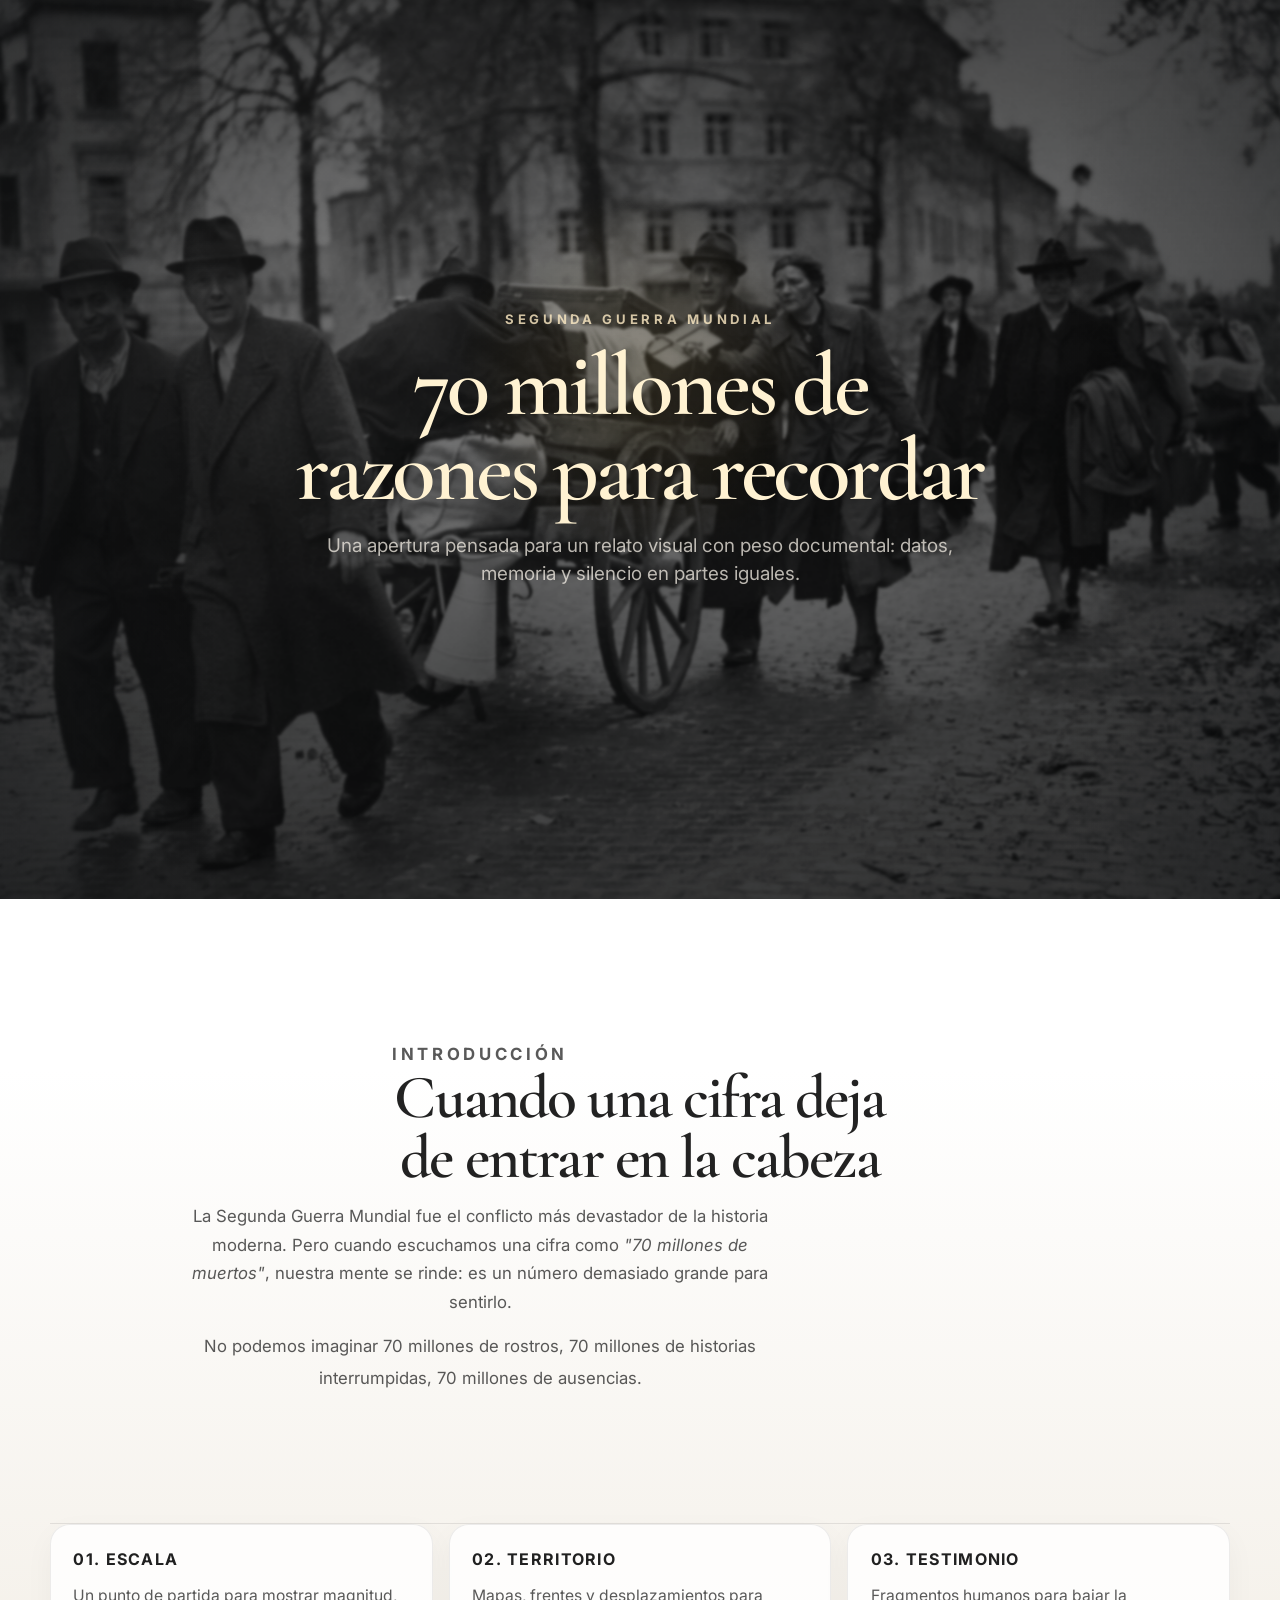
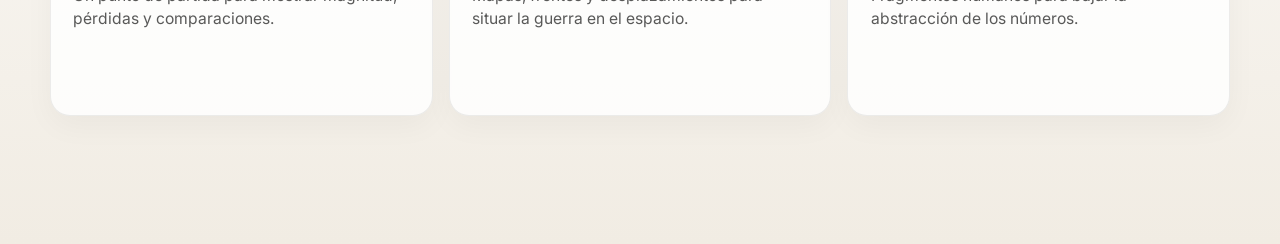
==== src/index.html @ 050f5198 "Add files via upload" ====
<!DOCTYPE html>
<html lang="es">
<head>
	<meta charset="UTF-8" />
	<meta name="viewport" content="width=device-width, initial-scale=1.0" />
	<meta name="description" content="Base editorial para un proyecto de scrollytelling sobre la Segunda Guerra Mundial." />
	<title>70 millones de razones para recordar</title>
	<link rel="preconnect" href="https://fonts.googleapis.com" />
	<link rel="preconnect" href="https://fonts.gstatic.com" crossorigin />
	<link href="https://fonts.googleapis.com/css2?family=Inter:wght@400;500;600;700;800&family=Cormorant+Garamond:wght@500;600;700&display=swap" rel="stylesheet" />
	<link rel="stylesheet" href="./styles.css" />
</head>
<body>
	<main class="page-shell">
		<section class="hero" aria-label="Introducción">
			<div class="hero__media" aria-hidden="true">
				<div class="hero__media-tint"></div>
				<img class="hero__image" src="../img/hero_ft.jpeg" alt="" />
			</div>

			<div class="hero__content">
				<p class="hero__eyebrow">Segunda Guerra Mundial</p>
				<h1>70 millones de razones para recordar</h1>
				<p class="hero__dek">
					Una apertura pensada para un relato visual con peso documental: datos, memoria y silencio en partes iguales.
				</p>
			</div>
		</section>

		<section class="chapter chapter--intro">
			<div class="chapter__intro">
				<p class="chapter__eyebrow">Introducción</p>
				<h2>Cuando una cifra deja de entrar en la cabeza</h2>
				<p class="chapter__lead">
					La Segunda Guerra Mundial fue el conflicto más devastador de la historia moderna. Pero cuando escuchamos una cifra como <em>"70 millones de muertos"</em>, nuestra mente se rinde: es un número demasiado grande para sentirlo.
				</p>
				<p class="chapter__body">
					No podemos imaginar 70 millones de rostros, 70 millones de historias interrumpidas, 70 millones de ausencias.
				</p>
			</div>
		</section>

		<section class="chapter chapter--stub">
			<div class="chapter__grid">
				<article>
					<h3>01. Escala</h3>
					<p>Un punto de partida para mostrar magnitud, pérdidas y comparaciones.</p>
				</article>
				<article>
					<h3>02. Territorio</h3>
					<p>Mapas, frentes y desplazamientos para situar la guerra en el espacio.</p>
				</article>
				<article>
					<h3>03. Testimonio</h3>
					<p>Fragmentos humanos para bajar la abstracción de los números.</p>
				</article>
			</div>
		</section>
	</main>

	<script src="./main.js" defer></script>

</body>
</html>
---- src/styles.css ----
:root {
	--bg: #0d0f12;
	--surface: rgba(15, 17, 20, 0.72);
	--surface-strong: rgba(10, 12, 14, 0.88);
	--text: #f6f0e7;
	--muted: rgba(246, 240, 231, 0.74);
	--accent: #e7e5e2;
	--accent-deep: #f7f6f2;
	--line: rgba(255, 255, 255, 0.12);
	--max-width: 1180px;
}

* {
	box-sizing: border-box;
}

html {
	scroll-behavior: smooth;
}

body {
	margin: 0;
	background:
		radial-gradient(circle at top, rgba(255, 214, 154, 0.18), transparent 30%),
		linear-gradient(180deg, #ffffff 0%, #ffffff 58%, #f1ece3 100%);
	color: #1f1f1f;
	font-family: "Inter", Arial, sans-serif;
	line-height: 1.5;
	text-rendering: optimizeLegibility;
}

img,
video {
	max-width: 100%;
	display: block;
}

a {
	color: inherit;
	text-decoration: none;
}

.page-shell {
	min-height: 100vh;
}

.hero {
	position: relative;
	min-height: 100vh;
	display: grid;
	place-items: center;
	overflow: hidden;
	padding: 3rem 1.5rem;
	isolation: isolate;
	border-bottom: 1px solid var(--line);
}

.hero__media {
	position: absolute;
	inset: 0;
	z-index: -2;
	background: #2b1a14;
	transform: scale(1.02);
	filter: saturate(0.9) contrast(1.02);
	pointer-events: none;
}

.hero__media::after {
	content: "";
	position: absolute;
	inset: 0;
	background:
		linear-gradient(180deg, rgba(6, 7, 8, 0.42) 0%, rgba(6, 7, 8, 0.18) 30%, rgba(6, 7, 8, 0.58) 100%),
		radial-gradient(circle at center, transparent 0 28%, rgba(0, 0, 0, 0.24) 70% 100%);
	z-index: 1;
}

.hero__media-tint {
	position: absolute;
	inset: 0;
	background:
		radial-gradient(circle at 50% 42%, rgba(241, 193, 75, 0.1), transparent 22%),
		linear-gradient(90deg, rgba(10, 12, 14, 0.3), transparent 18%, transparent 82%, rgba(10, 12, 14, 0.3));
	z-index: 2;
}

.hero__image {
	position: absolute;
	inset: 0;
	width: 100%;
	height: 100%;
	object-fit: cover;
	object-position: center center;
	transform: scale(1.08);
	will-change: transform, filter;
	z-index: 0;
}

.hero__content {
	position: relative;
	z-index: 2;
	max-width: var(--max-width);
	padding: 2.2rem 2rem;
	text-align: center;
	background: transparent;
	border: 0;
	border-radius: 0;
	backdrop-filter: none;
	box-shadow: none;
}

.hero__eyebrow {
	margin: 0 0 0.9rem;
	font-size: 0.82rem;
	font-weight: 700;
	letter-spacing: 0.28em;
	text-transform: uppercase;
	color: rgba(255, 236, 198, 0.8);
}

.hero h1 {
	margin: 0;
	font-family: "Cormorant Garamond", Georgia, serif;
	font-size: clamp(3rem, 7vw, 6.6rem);
	line-height: 0.94;
	letter-spacing: -0.04em;
	font-weight: 600;
	color: #fff2d2;
	text-wrap: balance;
	text-shadow: 0 2px 18px rgba(0, 0, 0, 0.34);
}

.hero__dek {
	max-width: 44rem;
	margin: 1.2rem auto 0;
	font-size: clamp(1rem, 1.8vw, 1.18rem);
	color: var(--muted);
}

.hero__scroll-cue {
	position: absolute;
	left: 50%;
	bottom: 1.75rem;
	transform: translateX(-50%);
	z-index: 2;
	padding: 0.8rem 1rem;
	font-size: 0.78rem;
	letter-spacing: 0.2em;
	text-transform: uppercase;
	color: rgba(255, 241, 214, 0.8);
	border: 1px solid rgba(255, 255, 255, 0.12);
	border-radius: 999px;
	background: rgba(11, 12, 14, 0.34);
	backdrop-filter: blur(4px);
}

.chapter {
	width: min(calc(100% - 2rem), var(--max-width));
	margin: 0 auto;
	padding: clamp(4rem, 10vw, 8rem) 0;
	border-bottom: 1px solid rgba(31, 31, 31, 0.1);
	background: transparent;
}

.chapter--intro {
	display: grid;
	grid-template-columns: 1fr;
	gap: 0;
	align-items: start;
	justify-items: center;
	text-align: center;
}

.chapter__intro {
	max-width: 56rem;
}

.chapter__eyebrow {
	margin: 0 0 1.25rem;
	font-size: 0.95rem;
	font-weight: 700;
	letter-spacing: 0.22em;
	text-transform: uppercase;
	color: #f03d1d;
}

.chapter__intro h2 {
	margin: 0 0 1.6rem;
	font-family: "Cormorant Garamond", Georgia, serif;
	font-size: clamp(2.3rem, 4.8vw, 4.4rem);
	line-height: 0.95;
	font-weight: 600;
	letter-spacing: -0.03em;
	color: #222;
	text-wrap: balance;
}

.chapter__lead {
	max-width: 46rem;
	margin: 0;
	font-size: clamp(1.15rem, 2.2vw, 1.45rem);
	line-height: 1.7;
	color: rgba(31, 31, 31, 0.84);
	margin-left: auto;
	margin-right: auto;
}

.chapter__body {
	max-width: 44rem;
	margin-top: 1.4rem;
	font-size: clamp(1.05rem, 1.8vw, 1.2rem);
	line-height: 1.9;
	color: rgba(31, 31, 31, 0.8);
	margin-left: auto;
	margin-right: auto;
}

.chapter__label {
	font-size: 0.8rem;
	font-weight: 700;
	letter-spacing: 0.22em;
	text-transform: uppercase;
	color: #f03d1d;
}

.chapter h2 {
	margin: 0;
	font-family: "Cormorant Garamond", Georgia, serif;
	font-size: clamp(2.2rem, 4.8vw, 4.1rem);
	line-height: 0.98;
	font-weight: 600;
	text-wrap: balance;
	color: #222;
}

.chapter p {
	margin: 0.9rem 0 0;
	max-width: 36rem;
	color: rgba(31, 31, 31, 0.74);
	font-size: 1.05rem;
}

.chapter--stub {
	padding-top: 0;
	border-bottom: 0;
}

.chapter__grid {
	display: grid;
	grid-template-columns: repeat(3, minmax(0, 1fr));
	gap: 1rem;
}

.chapter__grid article {
	padding: 1.4rem;
	min-height: 12rem;
	background: rgba(255, 255, 255, 0.82);
	border: 1px solid rgba(31, 31, 31, 0.08);
	border-radius: 20px;
	box-shadow: 0 10px 30px rgba(31, 31, 31, 0.04);
}

.chapter__grid h3 {
	margin: 0 0 0.8rem;
	font-size: 1rem;
	letter-spacing: 0.08em;
	text-transform: uppercase;
	color: #202020;
}

.chapter__grid p {
	margin: 0;
	font-size: 0.98rem;
}

@media (max-width: 900px) {
	.hero {
		padding: 1.5rem;
	}

	.hero__content {
		padding: 1.6rem 1.2rem;
		border-radius: 22px;
	}

	.chapter--intro,
	.chapter__grid {
		grid-template-columns: 1fr;
	}
}

@media (max-width: 640px) {
	.hero h1 {
		font-size: clamp(2.5rem, 15vw, 4.4rem);
	}

	.chapter {
		width: min(calc(100% - 1.2rem), var(--max-width));
	}
}
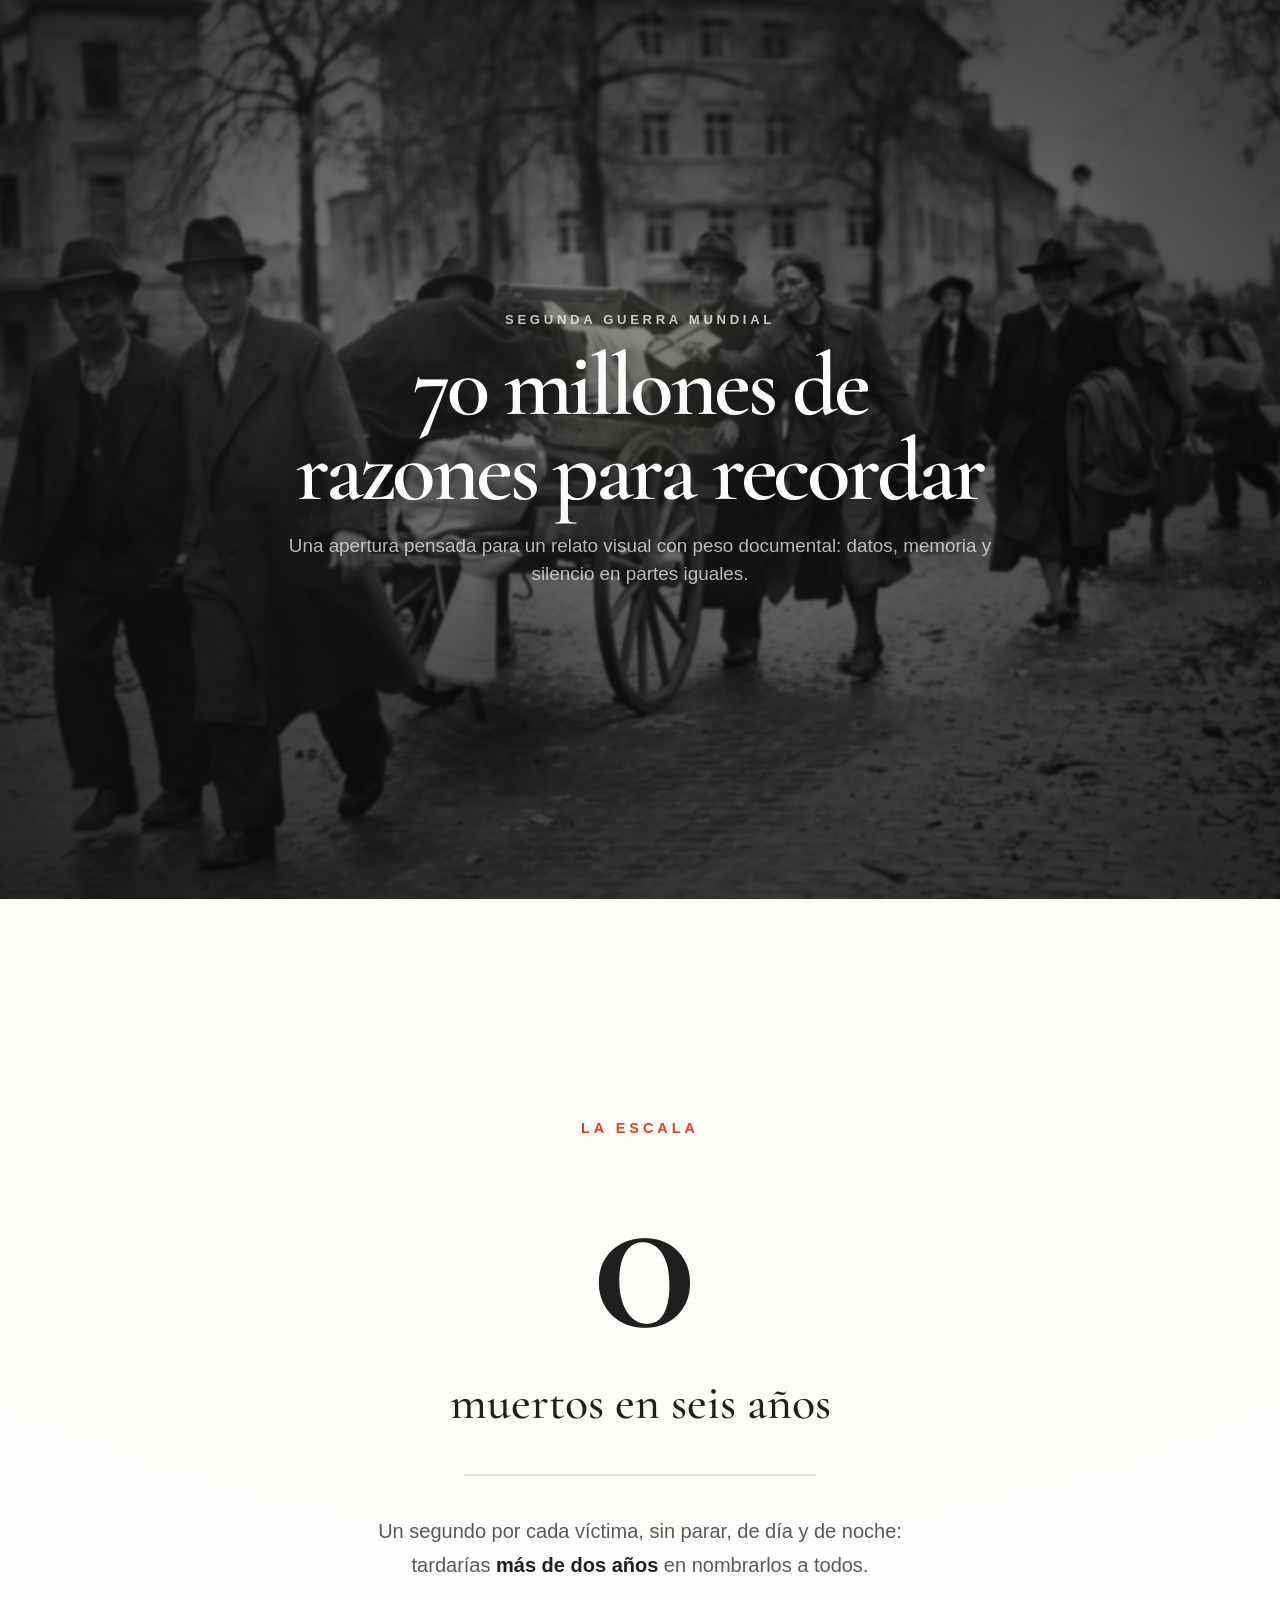
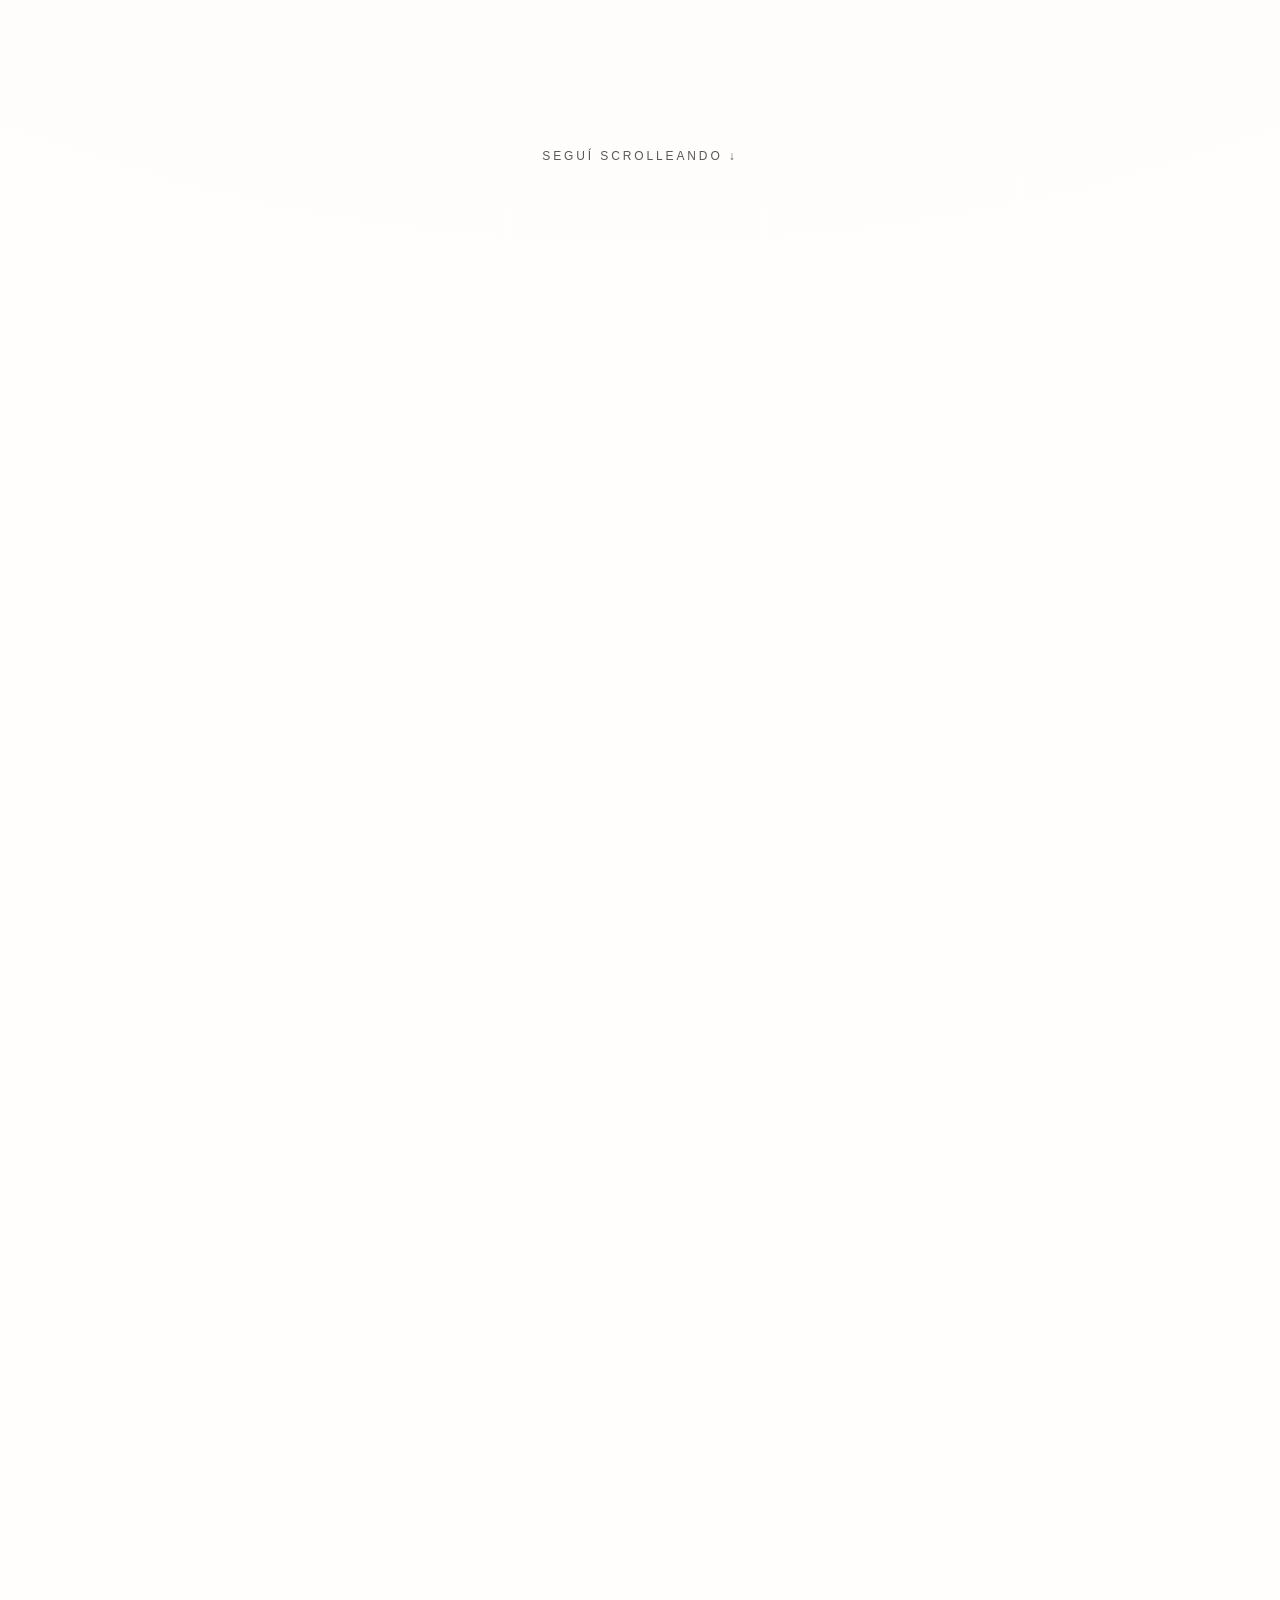
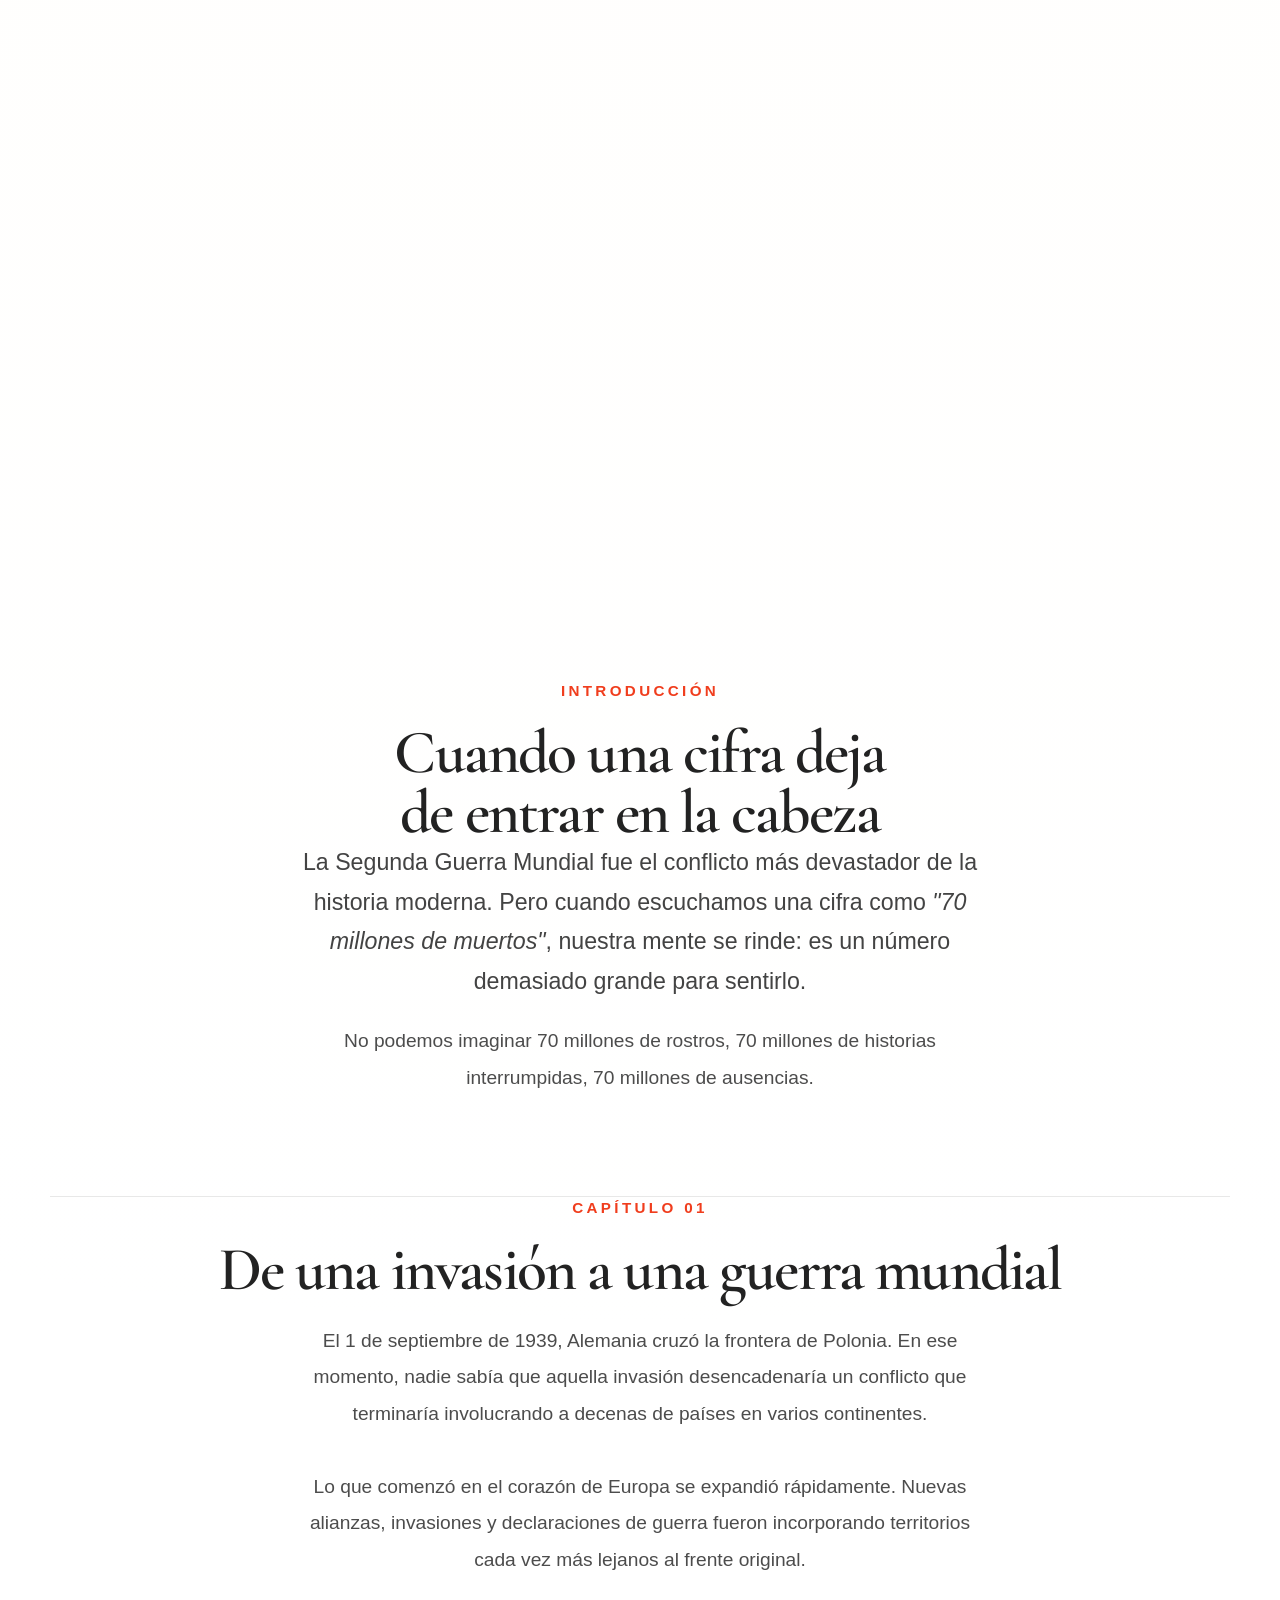
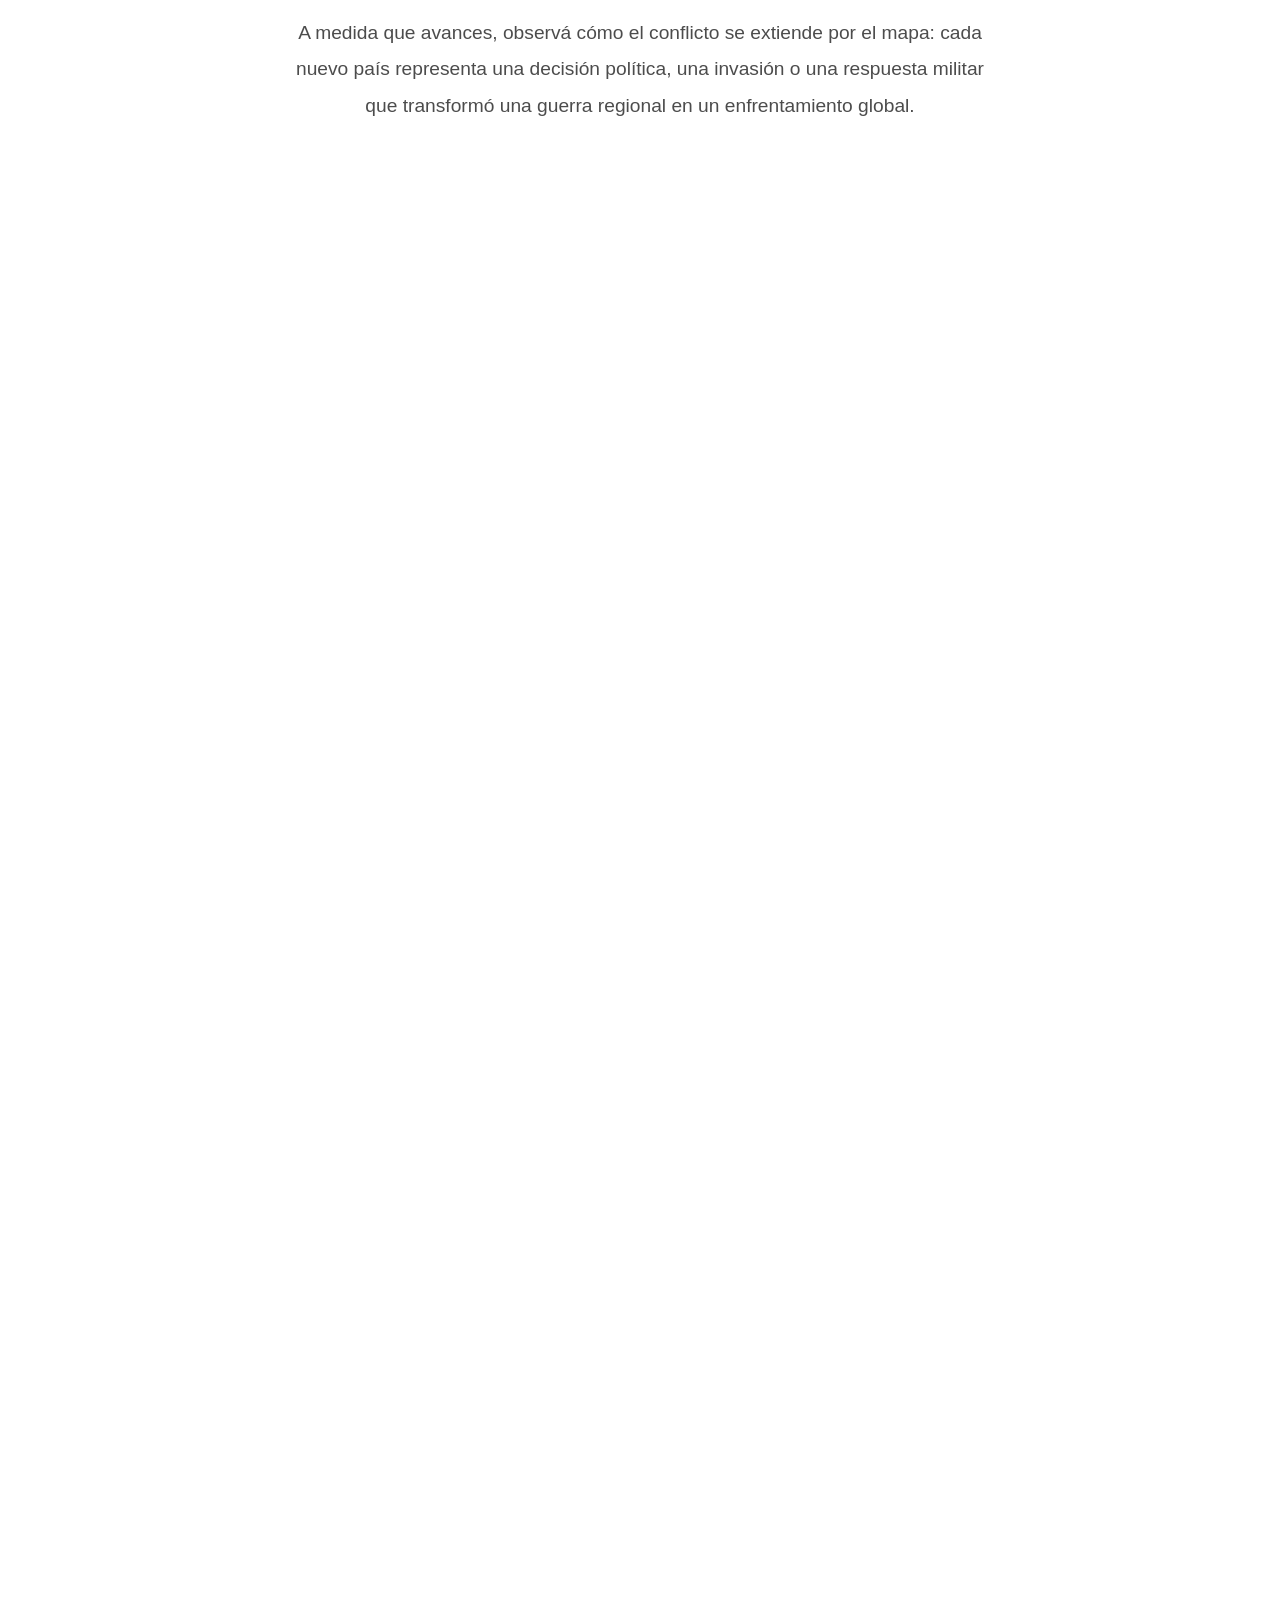
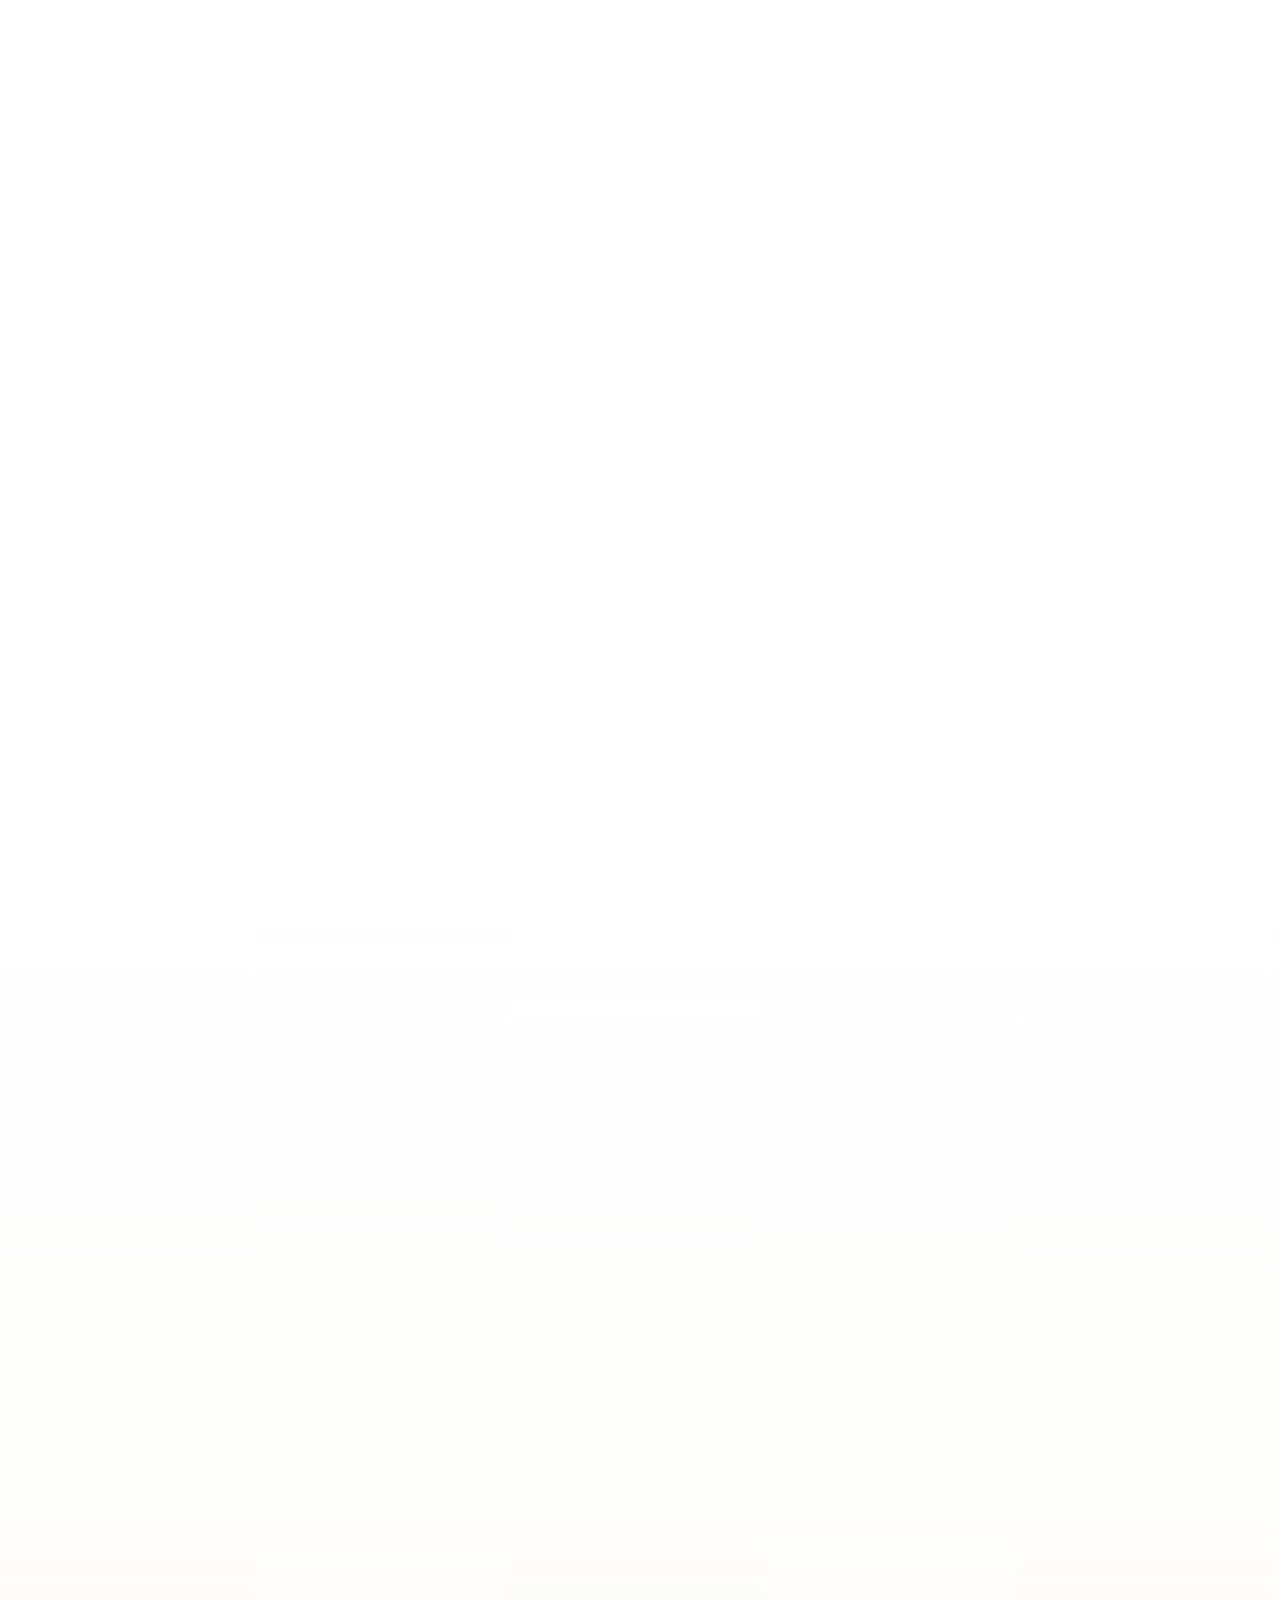
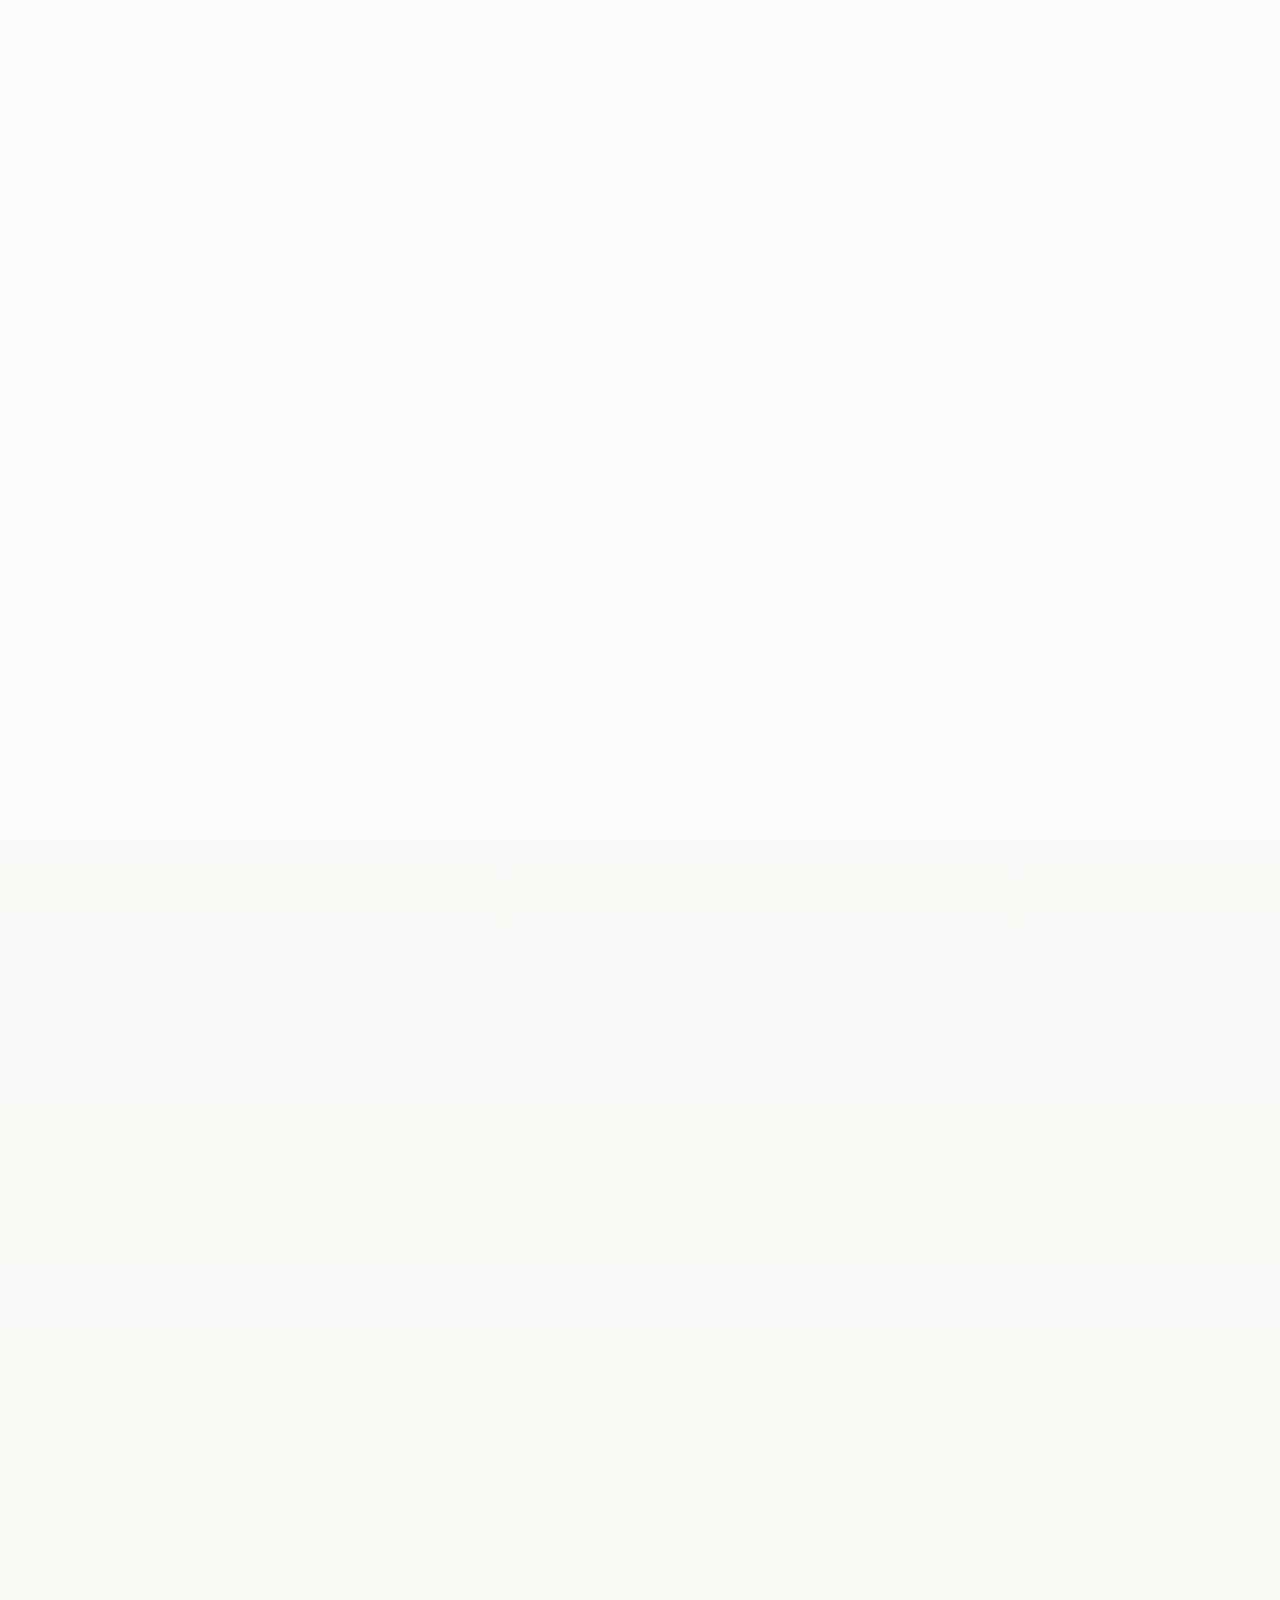
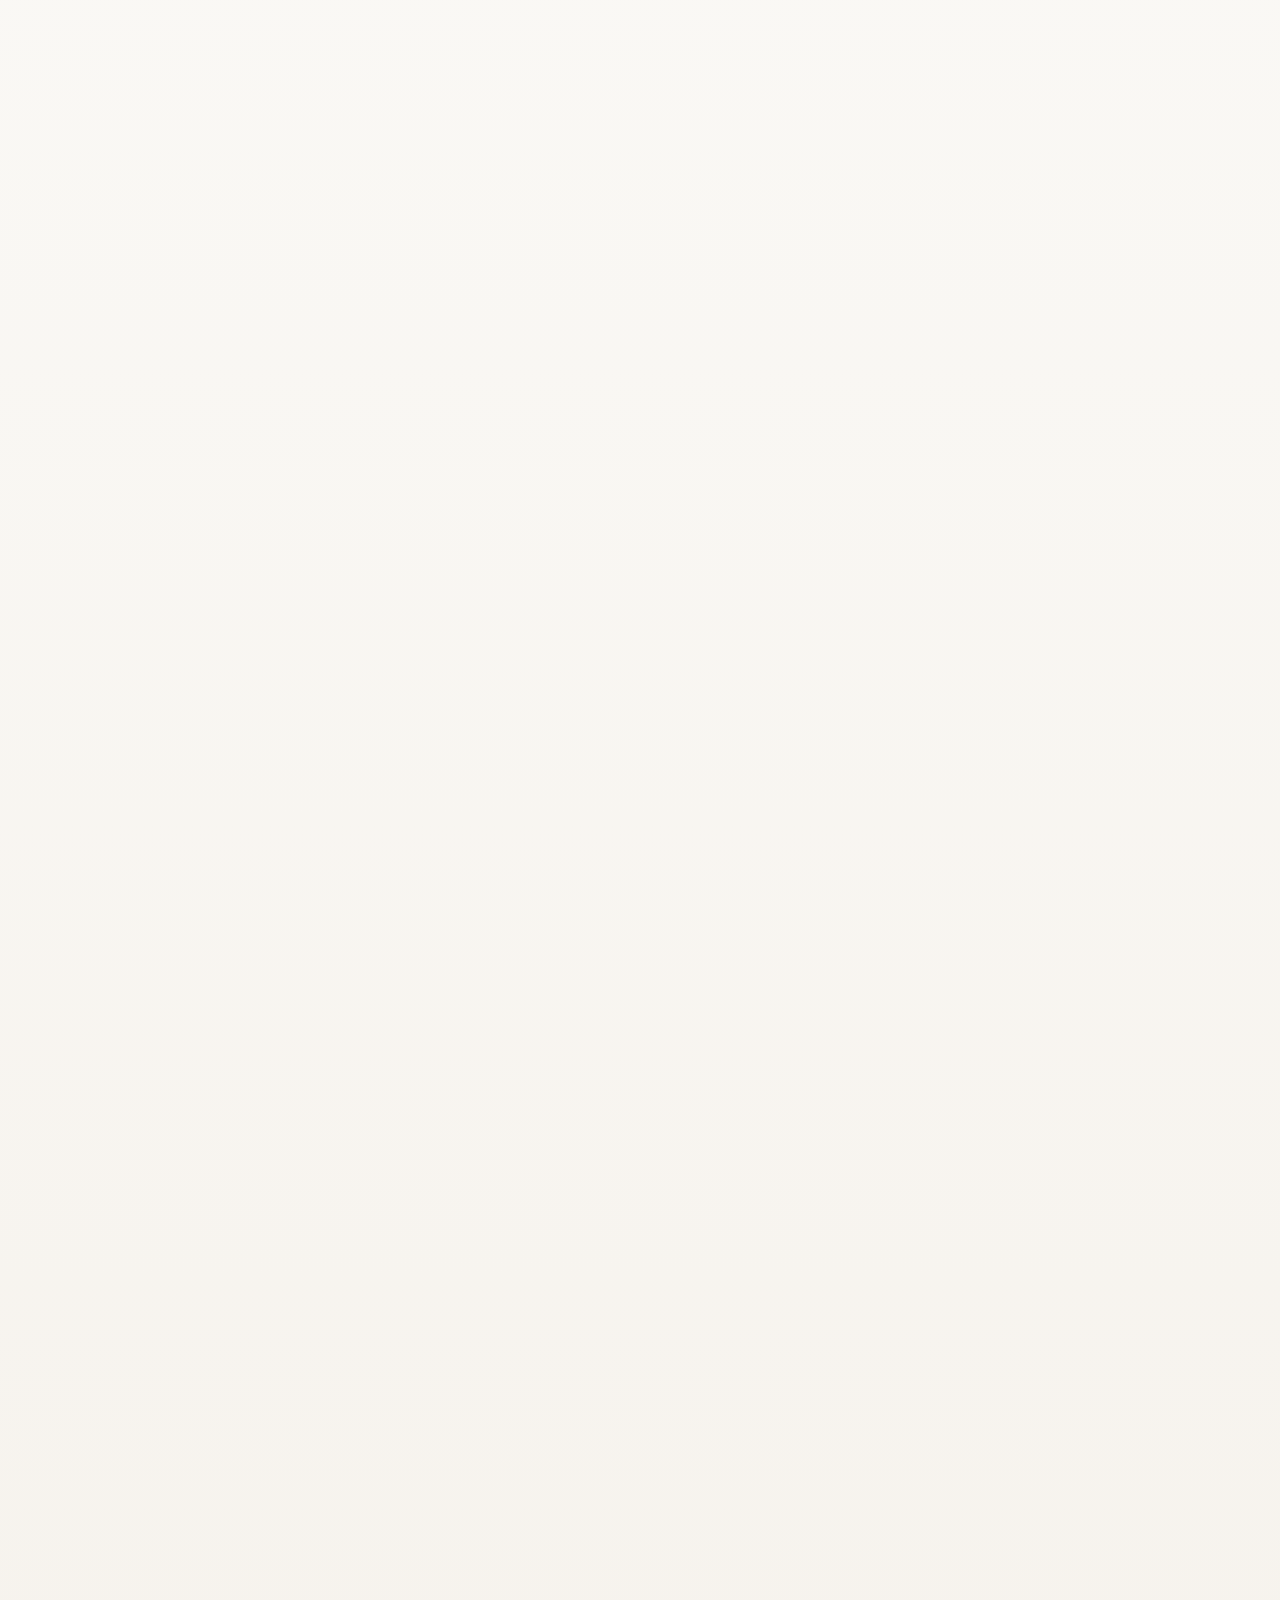
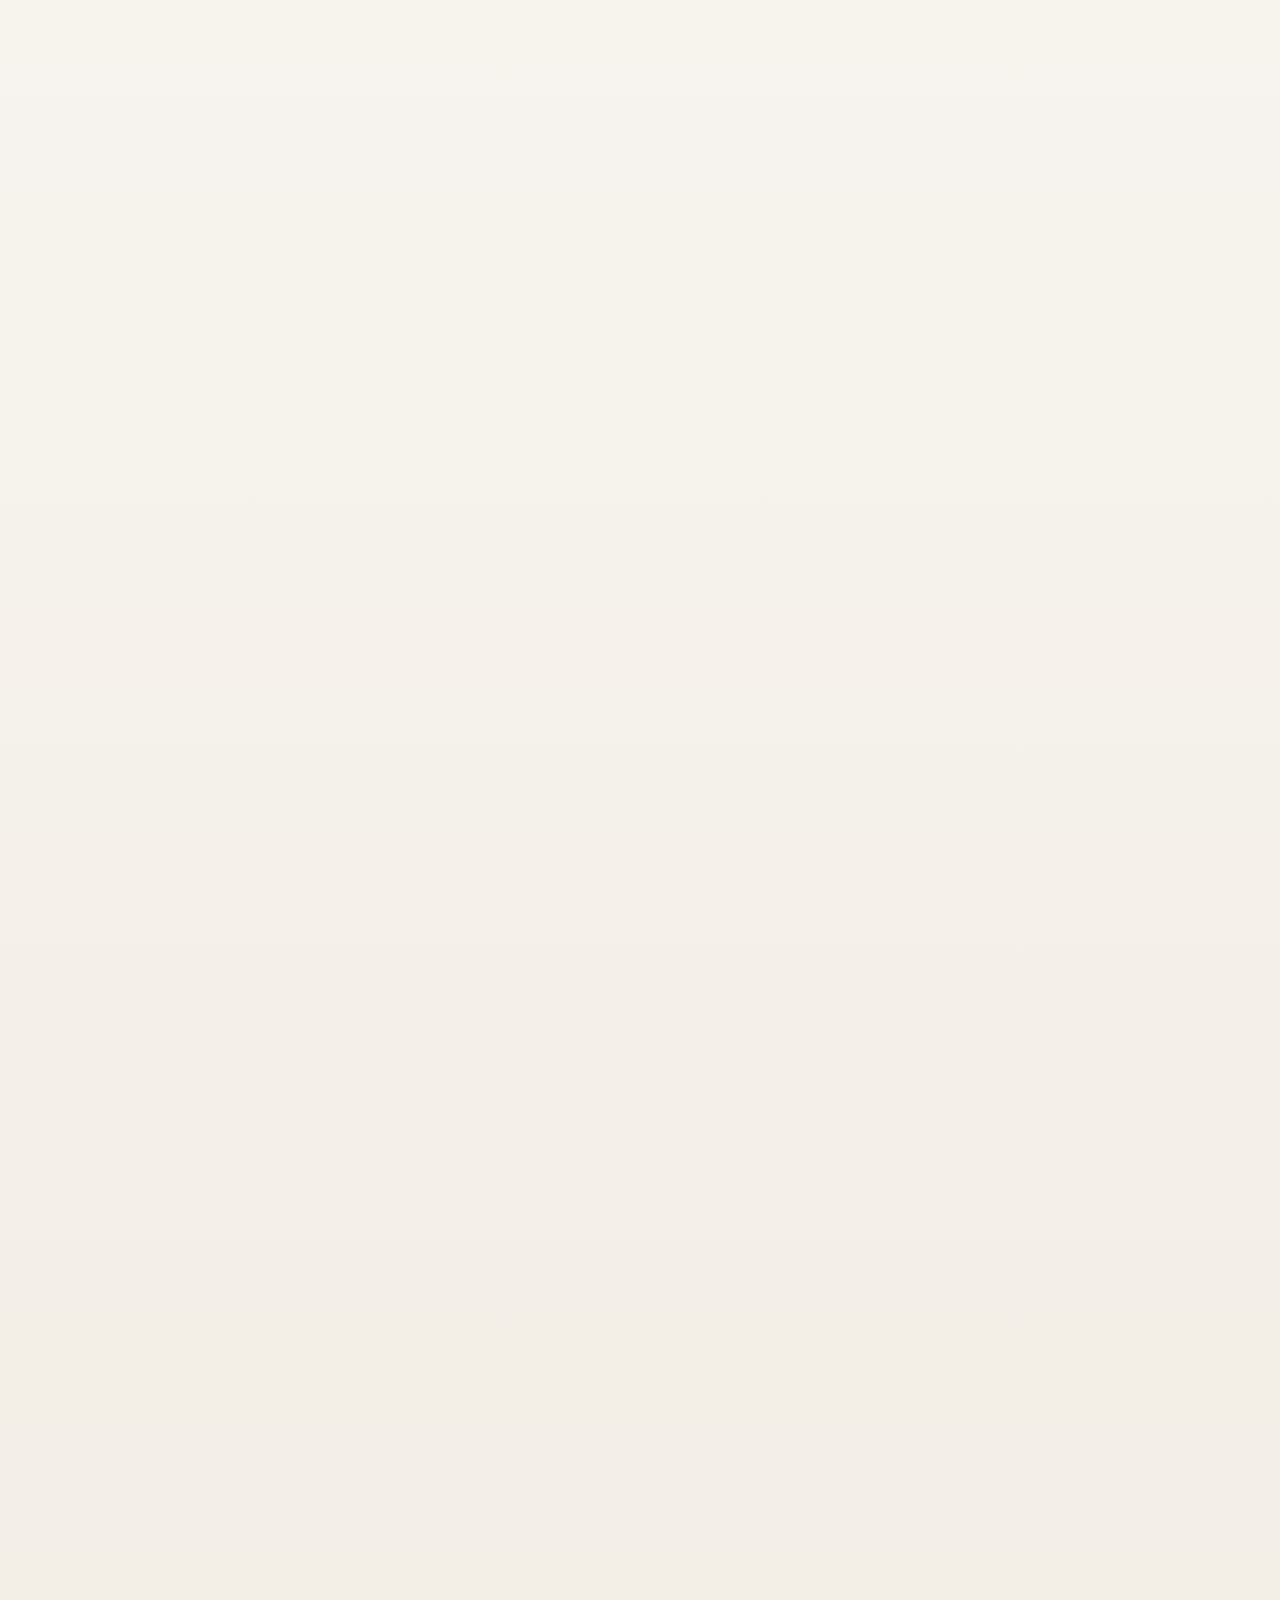
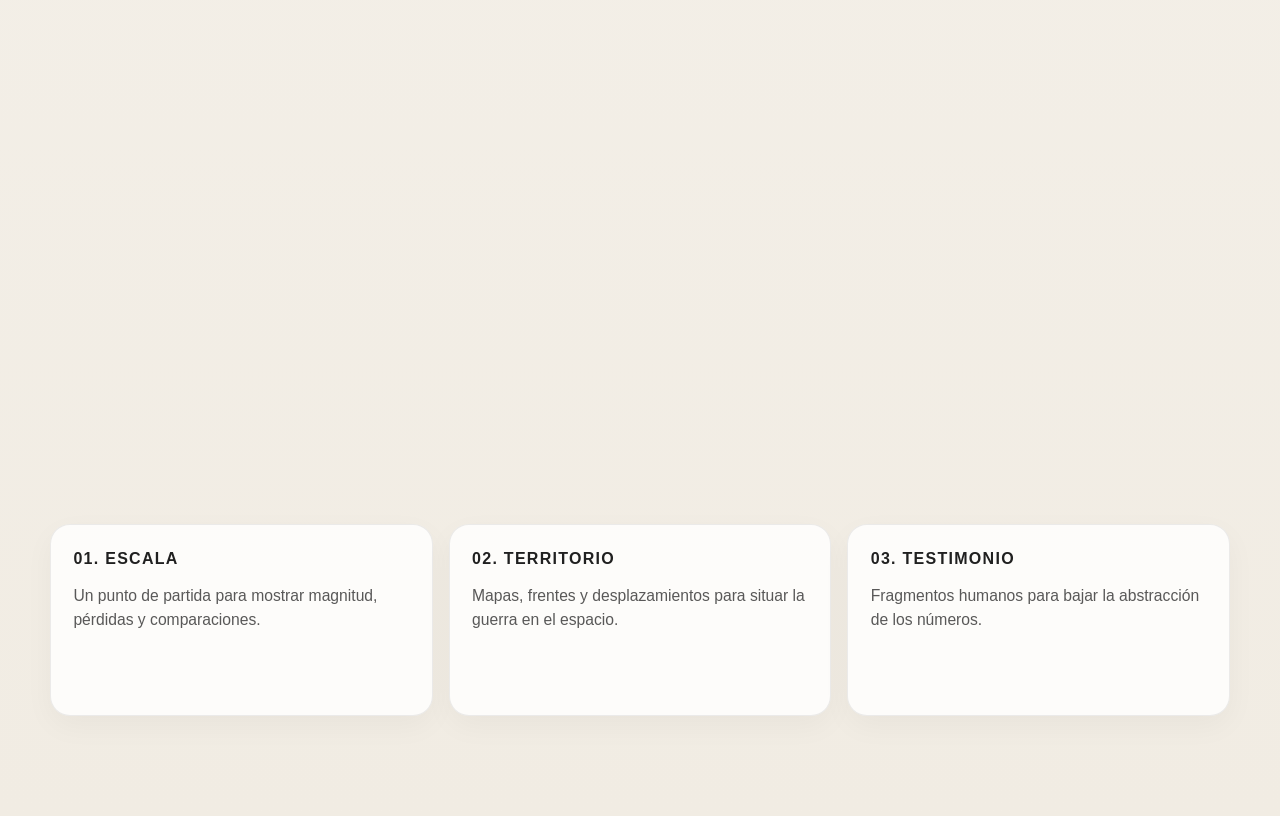
==== commit 2fc82316: "agregué el gráfico del mapa, falta mejorar" ====
--- a/src/index.html
+++ b/src/index.html
@@ -27,6 +27,23 @@
 			</div>
 		</section>
 
+		<!-- ───────────── EL CAPÍTULO DE LA CIFRA ───────────── -->
+		<section class="figure-scroll" id="figure" aria-label="La escala de las víctimas">
+			<div class="figure-scroll__sticky">
+				<div class="figure">
+					<p class="figure__eyebrow">La escala</p>
+					<p class="figure__count" id="count" aria-live="off">0</p>
+					<span class="figure__unit">muertos en seis años</span>
+					<div class="figure__bar" id="bar"></div>
+					<p class="figure__reveal" id="reveal">
+						Un segundo por cada víctima, sin parar, de día y de noche:
+						tardarías <strong>más de dos años</strong> en nombrarlos a todos.
+					</p>
+				</div>
+				<span class="figure__hint" id="hint">Seguí scrolleando ↓</span>
+			</div>
+		</section>
+
 		<section class="chapter chapter--intro">
 			<div class="chapter__intro">
 				<p class="chapter__eyebrow">Introducción</p>
@@ -37,6 +54,30 @@
 				<p class="chapter__body">
 					No podemos imaginar 70 millones de rostros, 70 millones de historias interrumpidas, 70 millones de ausencias.
 				</p>
+			</div>
+		</section>
+
+		<!-- El nuevo título del Capítulo 1 -->
+		<section class="chapter chapter--stub">
+			<div class="chapter__intro">
+				<p class="chapter__eyebrow">Capítulo 01</p>
+				<h2>De una invasión a una guerra mundial</h2>
+				<p class="chapter__body">
+					El 1 de septiembre de 1939, Alemania cruzó la frontera de Polonia. En ese momento, nadie sabía que aquella invasión desencadenaría un conflicto que terminaría involucrando a decenas de países en varios continentes.
+					<br><br>
+					Lo que comenzó en el corazón de Europa se expandió rápidamente. Nuevas alianzas, invasiones y declaraciones de guerra fueron incorporando territorios cada vez más lejanos al frente original.
+					<br><br>
+					A medida que avances, observá cómo el conflicto se extiende por el mapa: cada nuevo país representa una decisión política, una invasión o una respuesta militar que transformó una guerra regional en un enfrentamiento global.
+				</p>
+			</div>
+		</section>
+
+		<section class="flourish-scroll" id="flourish-story" aria-label="Historia interactiva de datos">
+			<div class="flourish-scroll__sticky">
+				<div class="flourish-embed flourish-story" data-src="story/3707371" data-height="100vh">
+					<script src="https://public.flourish.studio/resources/embed.js"></script>
+					<noscript><img src="https://public.flourish.studio/story/3707371/thumbnail" width="100%" alt="visualization" /></noscript>
+				</div>
 			</div>
 		</section>
 
--- a/src/styles.css
+++ b/src/styles.css
@@ -1,4 +1,5 @@
- :root {
+/* Variables globales de color, tamaño y espaciado reutilizables en toda la página. */
+:root {
 	--bg: #0d0f12;
 	--surface: rgba(15, 17, 20, 0.72);
 	--surface-strong: rgba(10, 12, 14, 0.88);
@@ -10,40 +11,47 @@
 	--max-width: 1180px;
 }
 
+/* Normaliza el cálculo de tamaños para que padding y borders no rompan el layout. */
 * {
 	box-sizing: border-box;
 }
 
+/* Habilita un scroll suave cuando se navega por anclas o cambios de sección. */
 html {
 	scroll-behavior: smooth;
 }
 
+/* Estilos base del documento: fondo, tipografía y color general del texto. */
 body {
 	margin: 0;
 	background:
-		radial-gradient(circle at top, rgba(255, 214, 154, 0.18), transparent 30%),
+		radial-gradient(circle at top, rgba(255, 241, 221, 0.18), transparent 30%),
 		linear-gradient(180deg, #ffffff 0%, #ffffff 58%, #f1ece3 100%);
-	color: #1f1f1f;
-	font-family: "Inter", Arial, sans-serif;
+	color: #000000;
+	font-family: "Georgia", Arial, sans-serif;
 	line-height: 1.5;
 	text-rendering: optimizeLegibility;
 }
 
+/* Evita que imágenes y video se desborden y los muestra como bloques. */
 img,
 video {
 	max-width: 100%;
 	display: block;
 }
 
+/* Hereda color y quita el subrayado por defecto de los enlaces. */
 a {
 	color: inherit;
 	text-decoration: none;
 }
 
+/* Contenedor principal de toda la página. */
 .page-shell {
 	min-height: 100vh;
 }
 
+/* Sección hero: centra el contenido en pantalla y prepara el área visual principal. */
 .hero {
 	position: relative;
 	min-height: 100vh;
@@ -55,6 +63,7 @@
 	border-bottom: 1px solid var(--line);
 }
 
+/* Capa de fondo que contiene la imagen principal y su tratamiento visual. */
 .hero__media {
 	position: absolute;
 	inset: 0;
@@ -65,6 +74,7 @@
 	pointer-events: none;
 }
 
+/* Overlay oscuro para mejorar el contraste del texto sobre la imagen. */
 .hero__media::after {
 	content: "";
 	position: absolute;
@@ -75,15 +85,17 @@
 	z-index: 1;
 }
 
+/* Tintado suave adicional para darle atmósfera al hero. */
 .hero__media-tint {
 	position: absolute;
 	inset: 0;
 	background:
-		radial-gradient(circle at 50% 42%, rgba(241, 193, 75, 0.1), transparent 22%),
+		radial-gradient(circle at 50% 42%, rgba(245, 227, 181, 0.1), transparent 22%),
 		linear-gradient(90deg, rgba(10, 12, 14, 0.3), transparent 18%, transparent 82%, rgba(10, 12, 14, 0.3));
 	z-index: 2;
 }
 
+/* Imagen de fondo que cubre todo el hero sin deformarse. */
 .hero__image {
 	position: absolute;
 	inset: 0;
@@ -96,6 +108,7 @@
 	z-index: 0;
 }
 
+/* Contenedor del contenido textual del hero: aquí se centra el texto. */
 .hero__content {
 	position: relative;
 	z-index: 2;
@@ -109,15 +122,17 @@
 	box-shadow: none;
 }
 
+/* Etiqueta pequeña superior del hero. */
 .hero__eyebrow {
 	margin: 0 0 0.9rem;
 	font-size: 0.82rem;
 	font-weight: 700;
 	letter-spacing: 0.28em;
 	text-transform: uppercase;
-	color: rgba(255, 236, 198, 0.8);
-}
-
+	color: rgba(245, 239, 227, 0.8);
+}
+
+/* Título principal: centrado visualmente y con una tipografía más expresiva. */
 .hero h1 {
 	margin: 0;
 	font-family: "Cormorant Garamond", Georgia, serif;
@@ -125,11 +140,12 @@
 	line-height: 0.94;
 	letter-spacing: -0.04em;
 	font-weight: 600;
-	color: #fff2d2;
+	color: #fefefe;
 	text-wrap: balance;
 	text-shadow: 0 2px 18px rgba(0, 0, 0, 0.34);
 }
 
+/* Texto descriptivo bajo el título; se centra con márgenes automáticos. */
 .hero__dek {
 	max-width: 44rem;
 	margin: 1.2rem auto 0;
@@ -137,31 +153,16 @@
 	color: var(--muted);
 }
 
-.hero__scroll-cue {
-	position: absolute;
-	left: 50%;
-	bottom: 1.75rem;
-	transform: translateX(-50%);
-	z-index: 2;
-	padding: 0.8rem 1rem;
-	font-size: 0.78rem;
-	letter-spacing: 0.2em;
-	text-transform: uppercase;
-	color: rgba(255, 241, 214, 0.8);
-	border: 1px solid rgba(255, 255, 255, 0.12);
-	border-radius: 999px;
-	background: rgba(11, 12, 14, 0.34);
-	backdrop-filter: blur(4px);
-}
-
+/* Bloque general de cada capítulo o sección narrativa. */
 .chapter {
 	width: min(calc(100% - 2rem), var(--max-width));
 	margin: 0 auto;
-	padding: clamp(4rem, 10vw, 8rem) 0;
+	padding: 100px 0;
 	border-bottom: 1px solid rgba(31, 31, 31, 0.1);
 	background: transparent;
 }
 
+/* Capítulo de introducción: centra su contenido en una sola columna. */
 .chapter--intro {
 	display: grid;
 	grid-template-columns: 1fr;
@@ -171,19 +172,26 @@
 	text-align: center;
 }
 
+/* Contenedor interno de la introducción con ancho limitado. */
 .chapter__intro {
+	width: min(100%, 56rem);
+	margin: 0 auto;
 	max-width: 56rem;
-}
-
-.chapter__eyebrow {
-	margin: 0 0 1.25rem;
+	text-align: center;
+}
+
+/* Subtítulo o etiqueta del capítulo. */
+.chapter .chapter__eyebrow {
+	margin: 0 auto 1.25rem;
 	font-size: 0.95rem;
 	font-weight: 700;
 	letter-spacing: 0.22em;
 	text-transform: uppercase;
 	color: #f03d1d;
-}
-
+	max-width: fit-content;
+}
+
+/* Título del capítulo introductorio. */
 .chapter__intro h2 {
 	margin: 0 0 1.6rem;
 	font-family: "Cormorant Garamond", Georgia, serif;
@@ -195,26 +203,27 @@
 	text-wrap: balance;
 }
 
-.chapter__lead {
+/* Párrafo destacado de apertura; se centra con auto en los laterales. */
+.chapter .chapter__lead {
 	max-width: 46rem;
-	margin: 0;
+	margin: 0 auto;
 	font-size: clamp(1.15rem, 2.2vw, 1.45rem);
 	line-height: 1.7;
 	color: rgba(31, 31, 31, 0.84);
-	margin-left: auto;
-	margin-right: auto;
-}
-
-.chapter__body {
+	text-align: center;
+}
+
+/* Texto de desarrollo del capítulo; mantiene una medida cómoda de lectura. */
+.chapter .chapter__body {
 	max-width: 44rem;
-	margin-top: 1.4rem;
+	margin: 1.4rem auto 0;
 	font-size: clamp(1.05rem, 1.8vw, 1.2rem);
 	line-height: 1.9;
 	color: rgba(31, 31, 31, 0.8);
-	margin-left: auto;
-	margin-right: auto;
-}
-
+	text-align: center;
+}
+
+/* Etiqueta auxiliar usada dentro de otras secciones o tarjetas. */
 .chapter__label {
 	font-size: 0.8rem;
 	font-weight: 700;
@@ -223,6 +232,7 @@
 	color: #f03d1d;
 }
 
+/* Títulos generales dentro de secciones chapter. */
 .chapter h2 {
 	margin: 0;
 	font-family: "Cormorant Garamond", Georgia, serif;
@@ -233,6 +243,7 @@
 	color: #222;
 }
 
+/* Párrafos genéricos dentro de chapter. */
 .chapter p {
 	margin: 0.9rem 0 0;
 	max-width: 36rem;
@@ -240,17 +251,20 @@
 	font-size: 1.05rem;
 }
 
+/* Variante de chapter sin espacio superior ni borde inferior. */
 .chapter--stub {
 	padding-top: 0;
 	border-bottom: 0;
 }
 
+/* Grilla de tarjetas para la parte final o de apoyo. */
 .chapter__grid {
 	display: grid;
 	grid-template-columns: repeat(3, minmax(0, 1fr));
 	gap: 1rem;
 }
 
+/* Tarjeta individual dentro de la grilla. */
 .chapter__grid article {
 	padding: 1.4rem;
 	min-height: 12rem;
@@ -260,6 +274,7 @@
 	box-shadow: 0 10px 30px rgba(31, 31, 31, 0.04);
 }
 
+/* Título de cada tarjeta. */
 .chapter__grid h3 {
 	margin: 0 0 0.8rem;
 	font-size: 1rem;
@@ -268,11 +283,37 @@
 	color: #202020;
 }
 
+/* Texto dentro de cada tarjeta. */
 .chapter__grid p {
 	margin: 0;
 	font-size: 0.98rem;
 }
 
+/* Sección de Flourish con scroll-driven storytelling */
+.flourish-scroll {
+	position: relative;
+	/* TOTAL_SLIDES × 100vh — ajustar si cambia el número de slides en story/3707371 */
+	height: 1100vh;
+}
+
+/* Ajusta el contenedor sticky para centrar el embed */
+.flourish-scroll__sticky {
+	position: sticky;
+	top: 0;
+	height: 100vh;
+	width: 100%;
+	overflow: hidden;
+	display: flex;
+	align-items: center; /* Esto asegurará que el mapa quede perfectamente centrado en pantalla */
+}
+
+.flourish-scroll__sticky .flourish-embed {
+	width: 100%;
+	height: 100%;
+	margin: 0;
+}
+
+/* Ajustes de layout para pantallas medianas. */
 @media (max-width: 900px) {
 	.hero {
 		padding: 1.5rem;
@@ -289,6 +330,7 @@
 	}
 }
 
+/* Ajustes de tipografía y ancho para pantallas chicas. */
 @media (max-width: 640px) {
 	.hero h1 {
 		font-size: clamp(2.5rem, 15vw, 4.4rem);
@@ -298,3 +340,110 @@
 		width: min(calc(100% - 1.2rem), var(--max-width));
 	}
 }
+
+
+/* ─── EL CAPÍTULO DE LA CIFRA ───────────────────────────────────── */
+/* Sección alta: el scroll dentro de ella maneja el conteo. */
+.figure-scroll {
+	position: relative;
+	height: 320vh;            /* más alto = el número sube más lento */
+}
+
+/* El panel queda fijo (sticky) y centrado mientras scrolleás la sección. */
+.figure-scroll__sticky {
+	position: sticky;
+	top: 0;
+	height: 100vh;
+	display: grid;
+	place-items: center;
+	text-align: center;
+	overflow: hidden;
+	padding: 2rem 1.5rem;
+}
+
+.figure {
+	position: relative;
+	z-index: 1;
+	width: min(100%, 60rem);
+}
+
+.figure__eyebrow {
+	margin: 0 0 1.4rem;
+	font-size: 0.9rem;
+	font-weight: 700;
+	letter-spacing: 0.28em;
+	text-transform: uppercase;
+	color: #f03d1d;           /* tu rojo memorial */
+}
+
+/* El número gigante. tabular-nums evita que "baile" el ancho al contar. */
+.figure__count {
+	margin: 0;
+	font-family: "Cormorant Garamond", Georgia, serif;
+	font-weight: 600;
+	font-size: clamp(4rem, 17vw, 16rem);
+	line-height: 0.86;
+	letter-spacing: -0.04em;
+	color: #1f1f1f;
+	font-variant-numeric: tabular-nums;
+	font-feature-settings: "tnum" 1;
+}
+
+.figure__unit {
+	display: block;
+	margin-top: 1.1rem;
+	font-family: "Cormorant Garamond", Georgia, serif;
+	font-size: clamp(1.6rem, 4vw, 3rem);
+	font-weight: 500;
+	color: #1f1f1f;
+}
+
+/* La línea de cierre: aparece cuando el conteo termina. */
+.figure__reveal {
+	max-width: 38rem;
+	margin: 2.4rem auto 0;
+	font-size: clamp(1.05rem, 1.9vw, 1.25rem);
+	line-height: 1.7;
+	color: rgba(31, 31, 31, 0.74);
+	opacity: 0;
+	transform: translateY(14px);
+	transition: opacity 0.7s ease, transform 0.7s ease;
+}
+.figure__reveal strong { color: #1f1f1f; font-weight: 600; }
+.figure.is-complete .figure__reveal { opacity: 1; transform: translateY(0); }
+
+/* Barra de progreso debajo del número */
+.figure__bar {
+	width: min(100%, 22rem);
+	height: 2px;
+	margin: 2.2rem auto 0;
+	background: rgba(31, 31, 31, 0.12);
+	position: relative;
+}
+.figure__bar::after {
+	content: "";
+	position: absolute;
+	inset: 0;
+	transform-origin: left;
+	transform: scaleX(var(--progress, 0));
+	background: #f03d1d;
+}
+
+/* Pista de scroll */
+.figure__hint {
+	position: absolute;
+	bottom: 2.2rem;
+	left: 50%;
+	transform: translateX(-50%);
+	font-size: 0.75rem;
+	letter-spacing: 0.24em;
+	text-transform: uppercase;
+	color: rgba(31, 31, 31, 0.74);
+	transition: opacity 0.4s ease;
+}
+
+/* Accesibilidad: menos movimiento = número final fijo. */
+@media (prefers-reduced-motion: reduce) {
+	.figure__reveal { opacity: 1; transform: none; transition: none; }
+	.figure__hint { display: none; }
+}
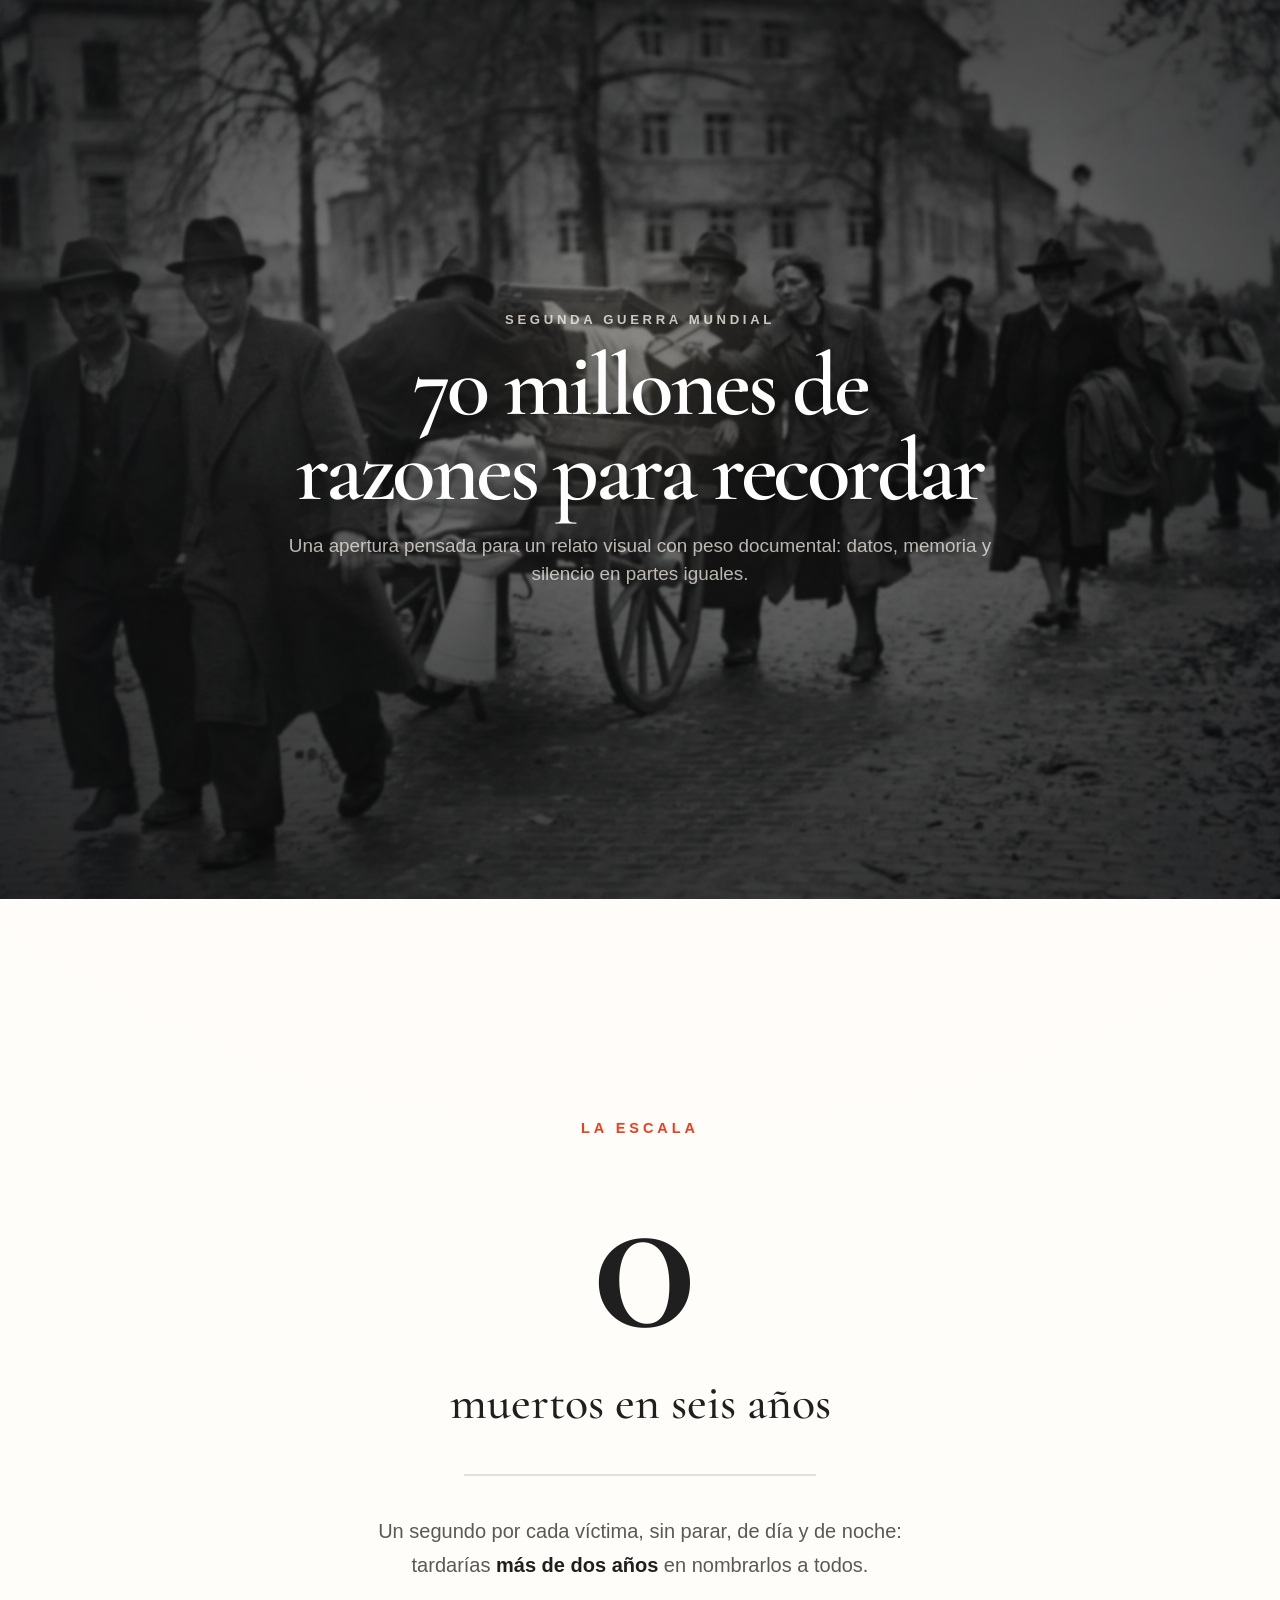
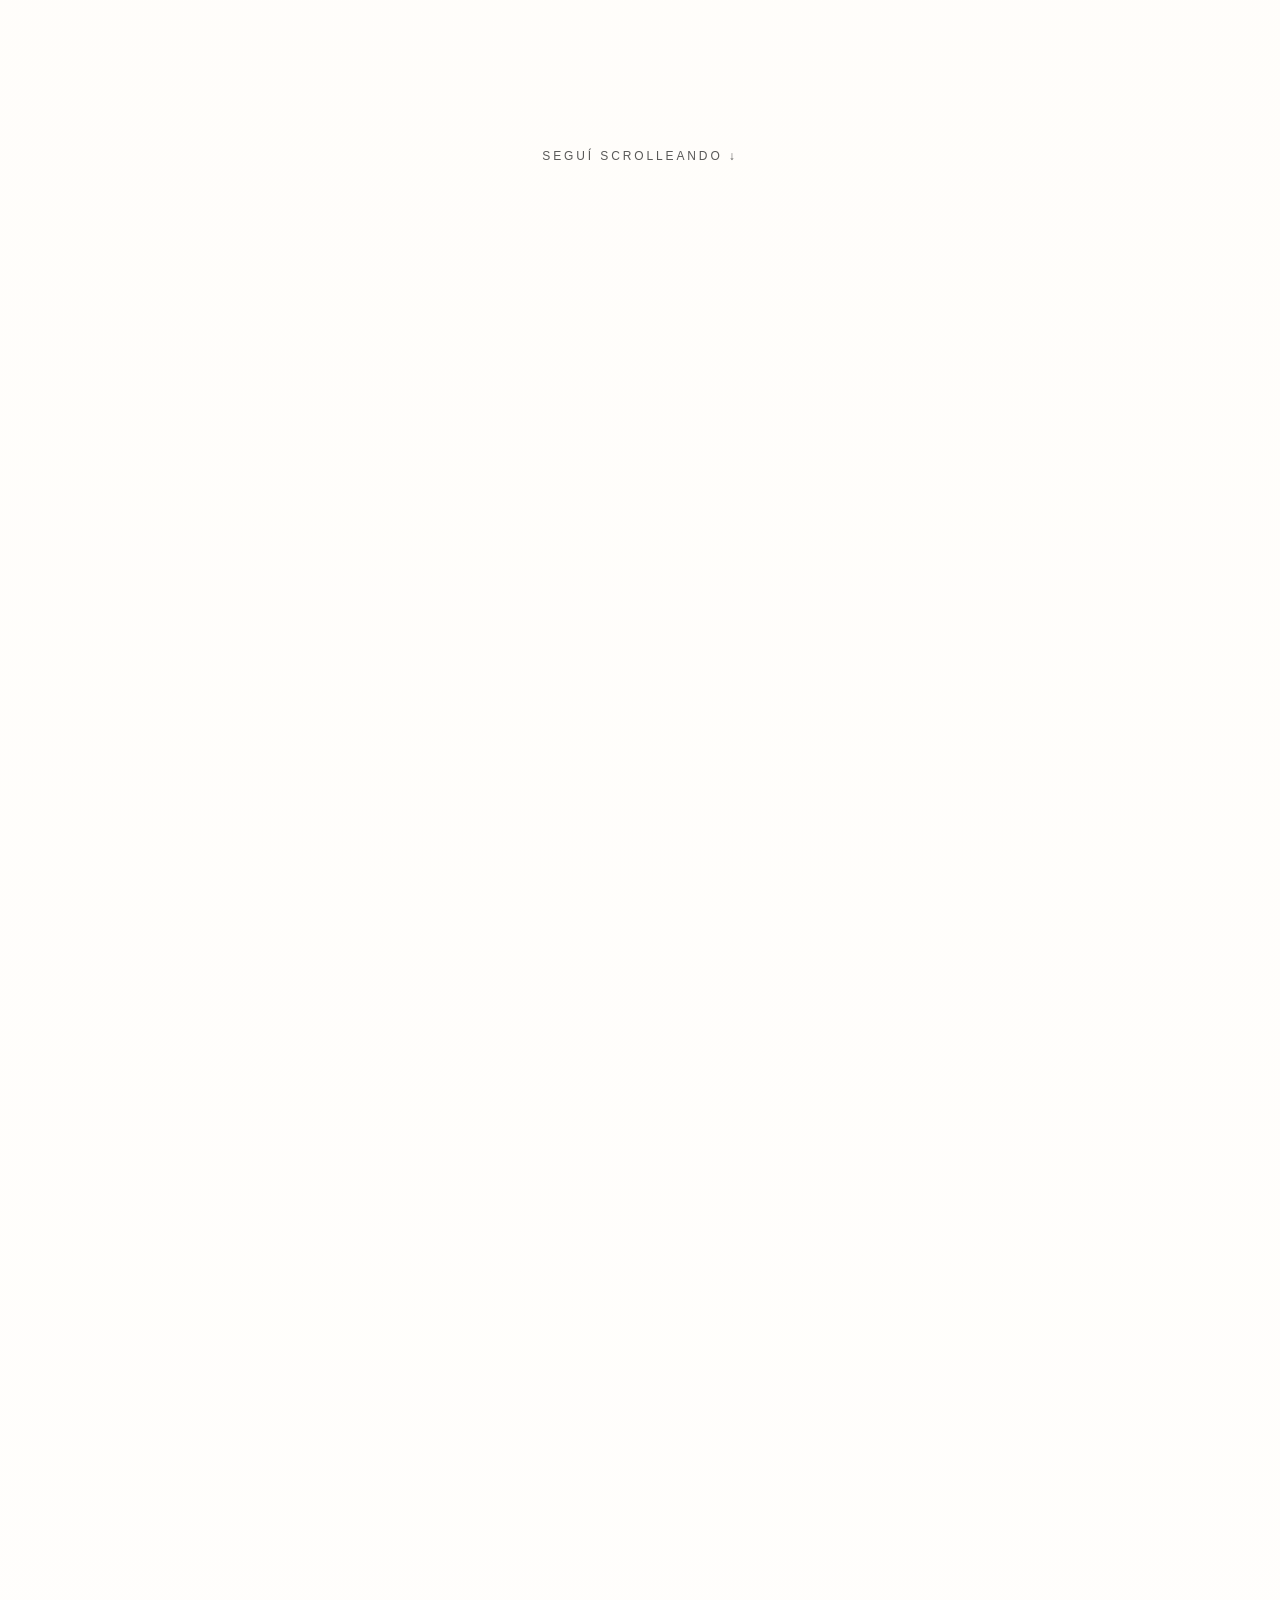
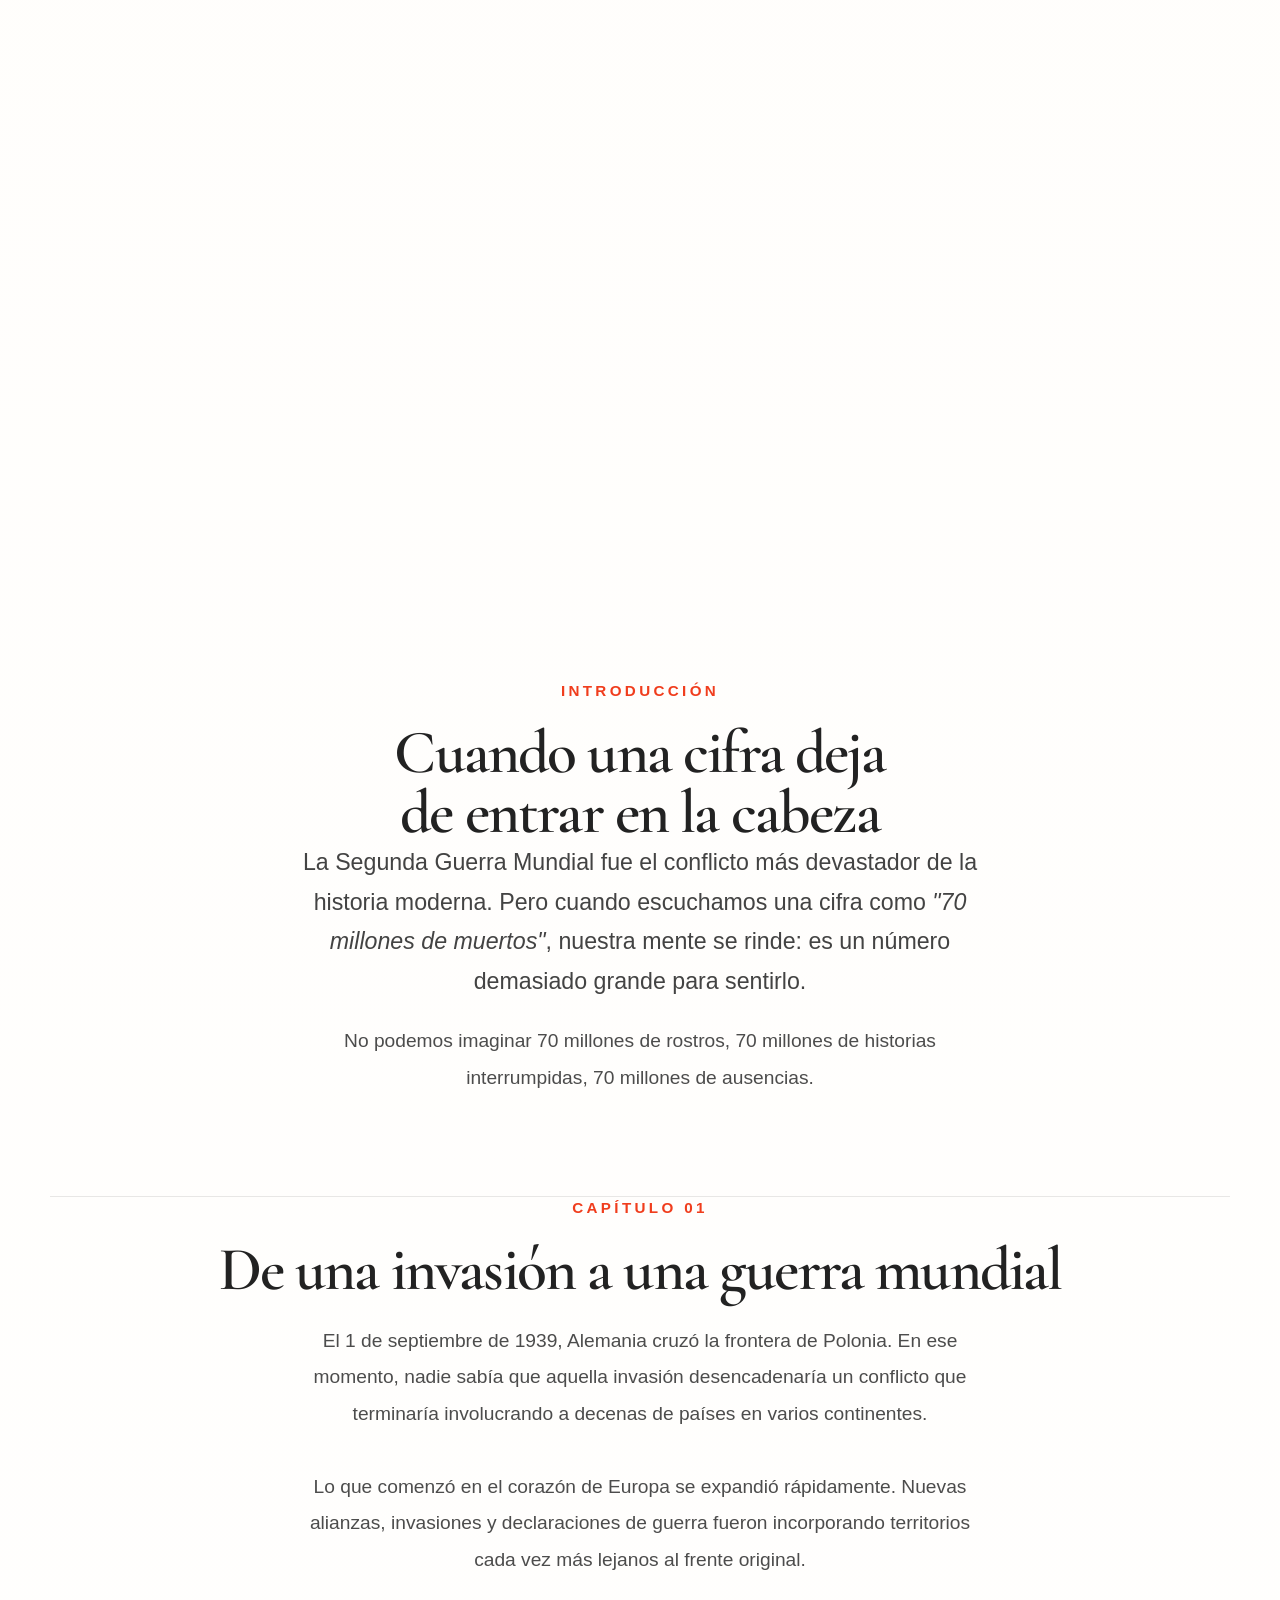
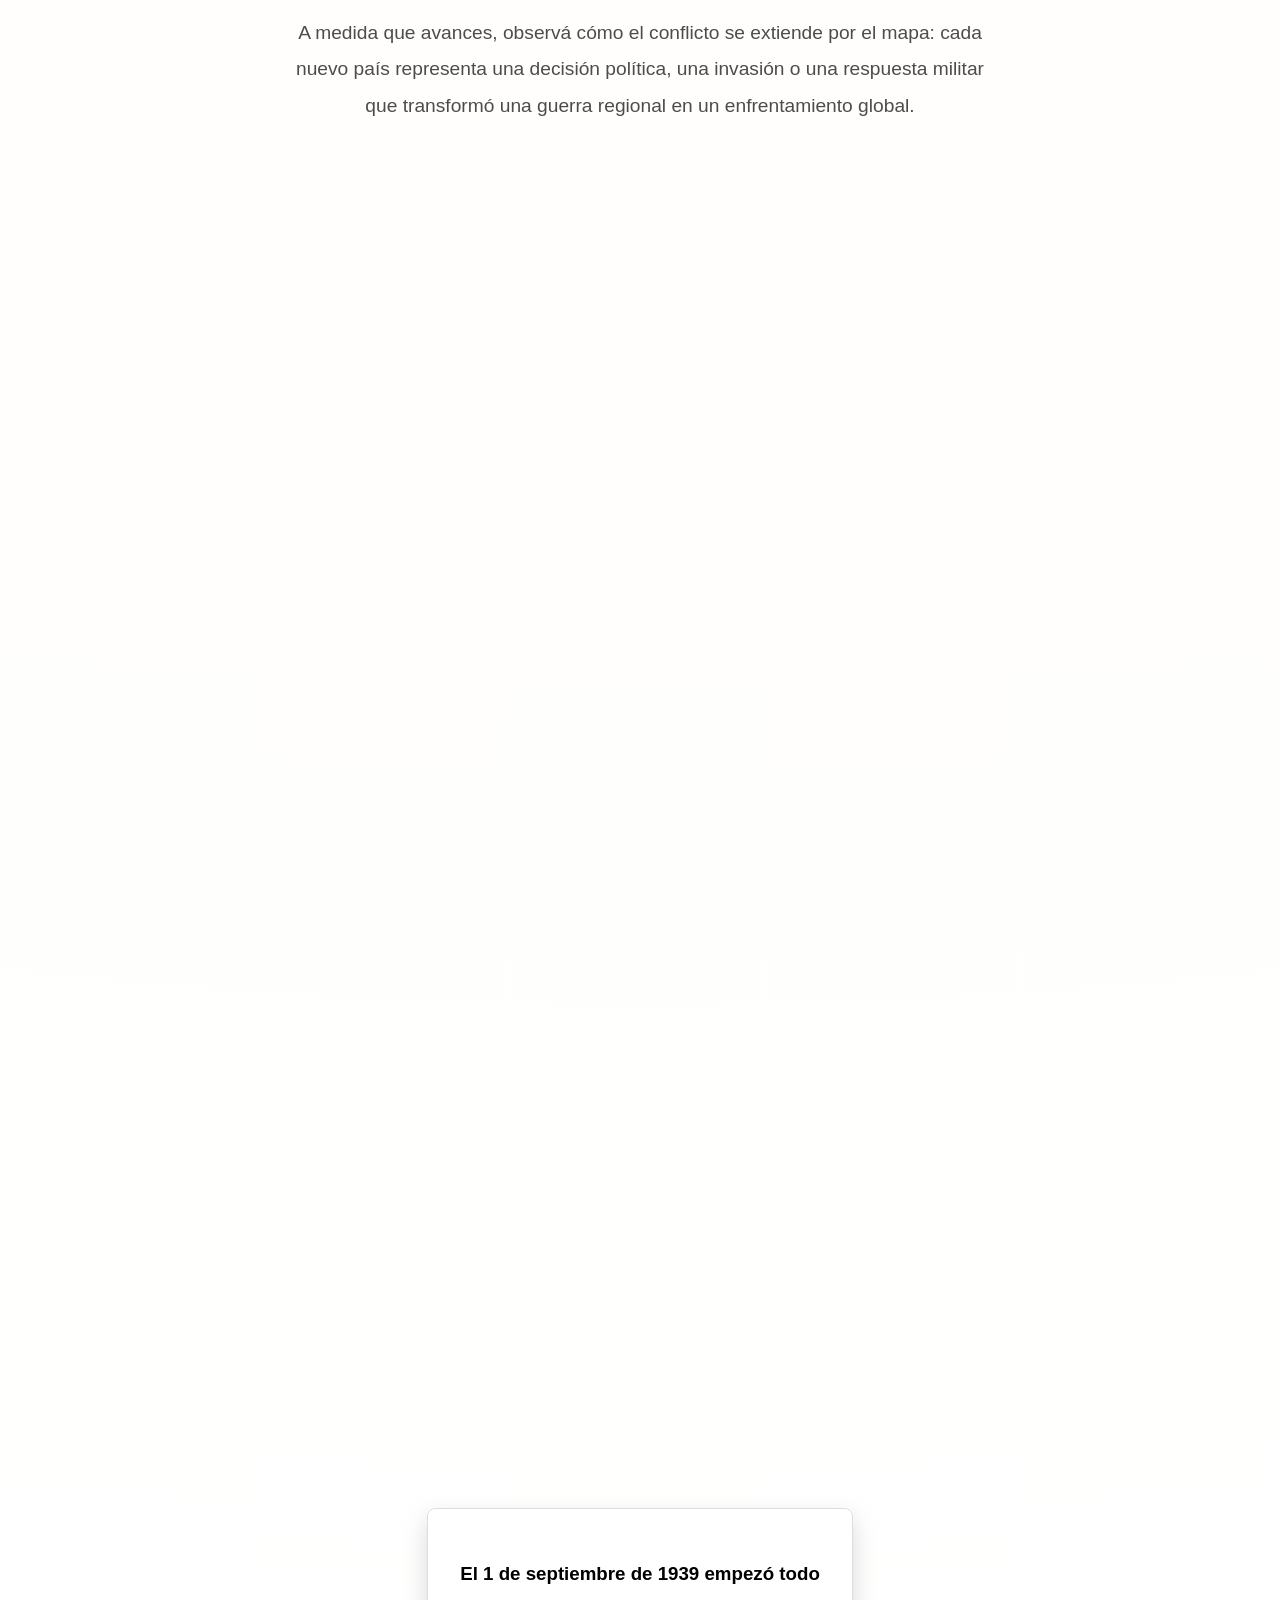
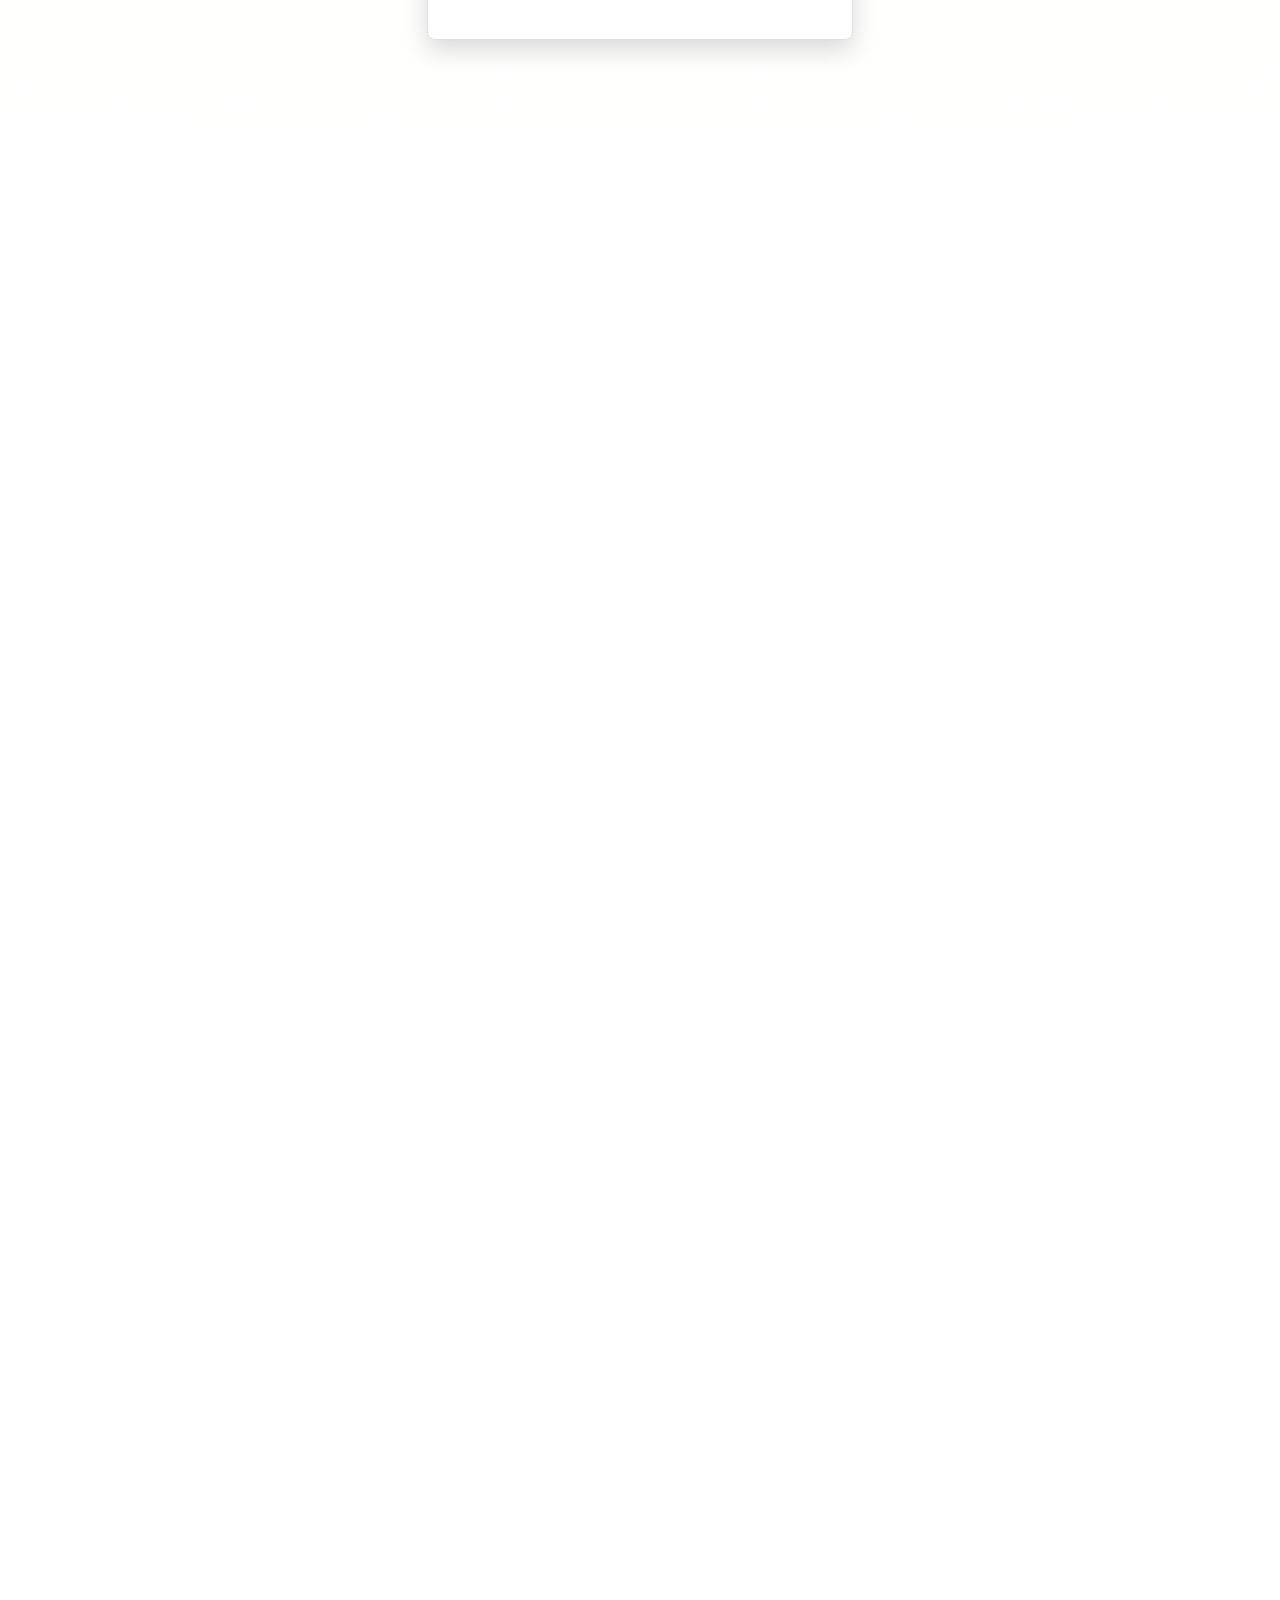
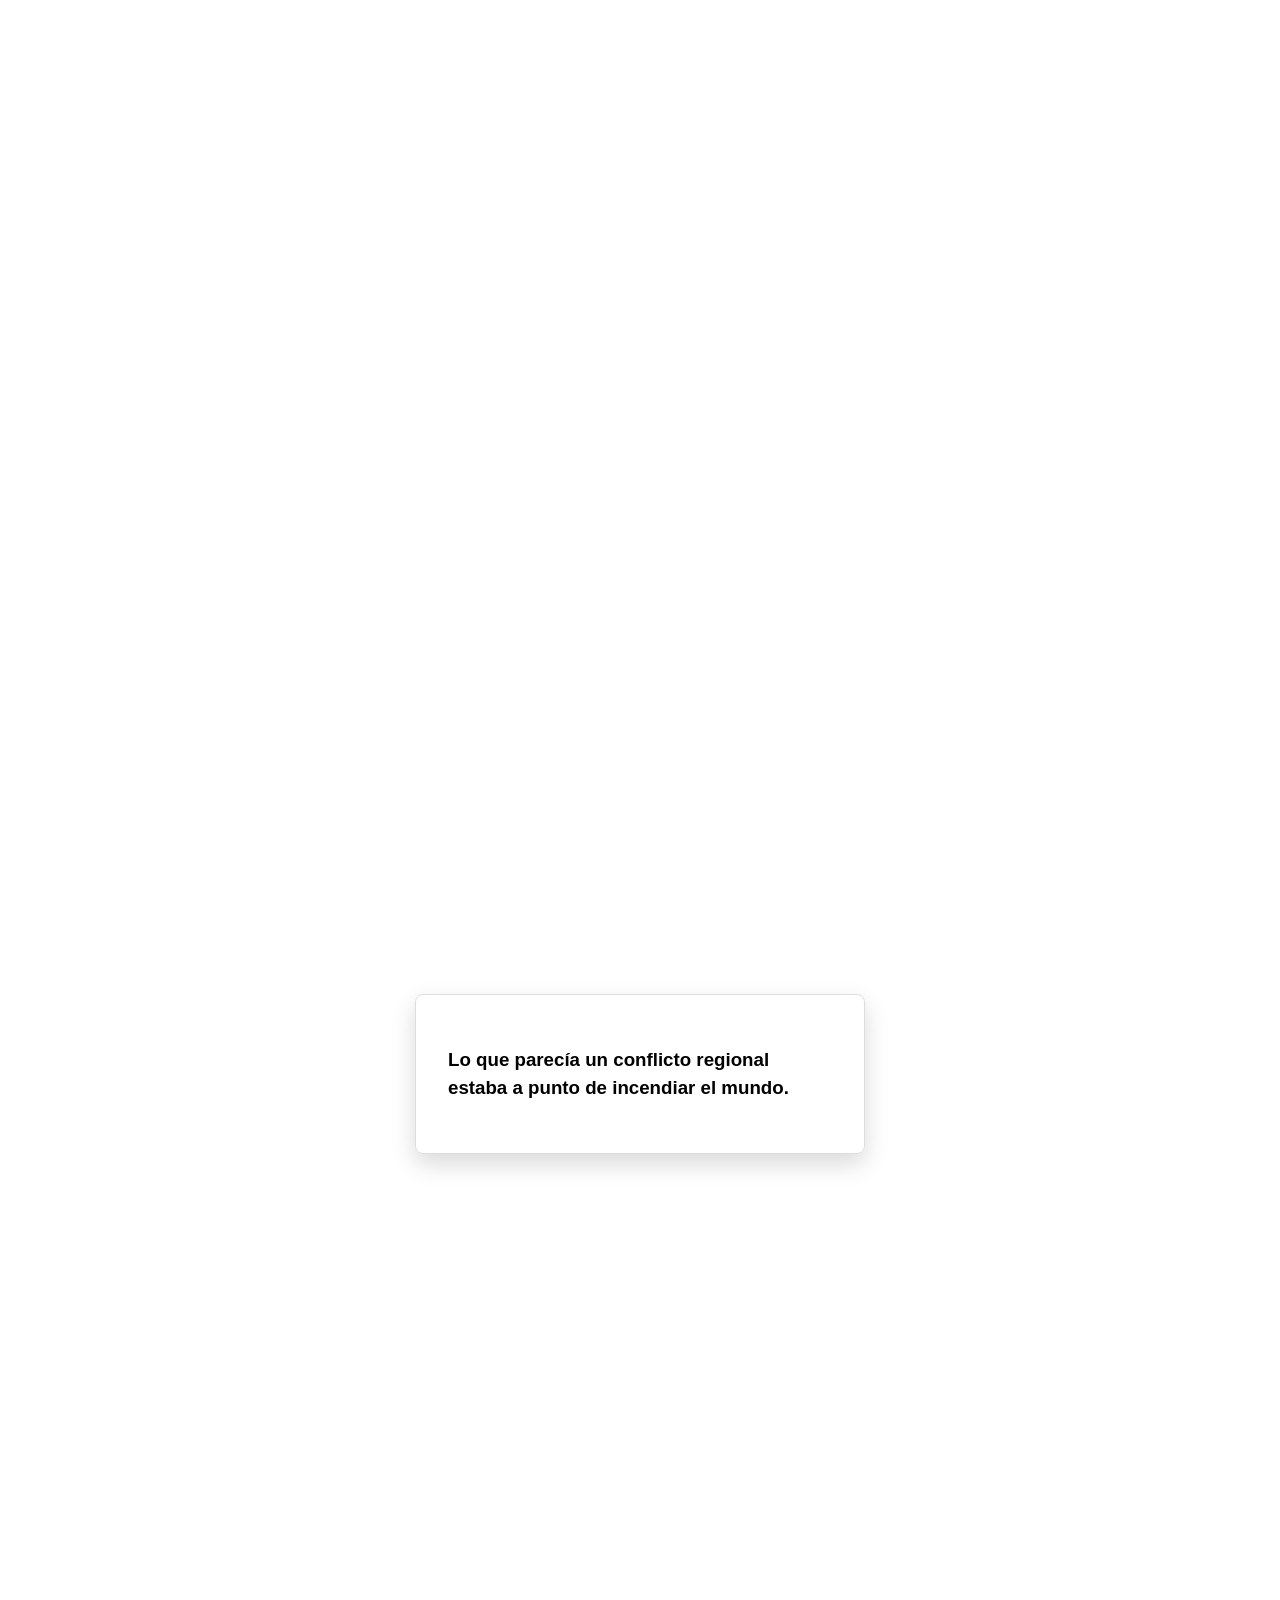
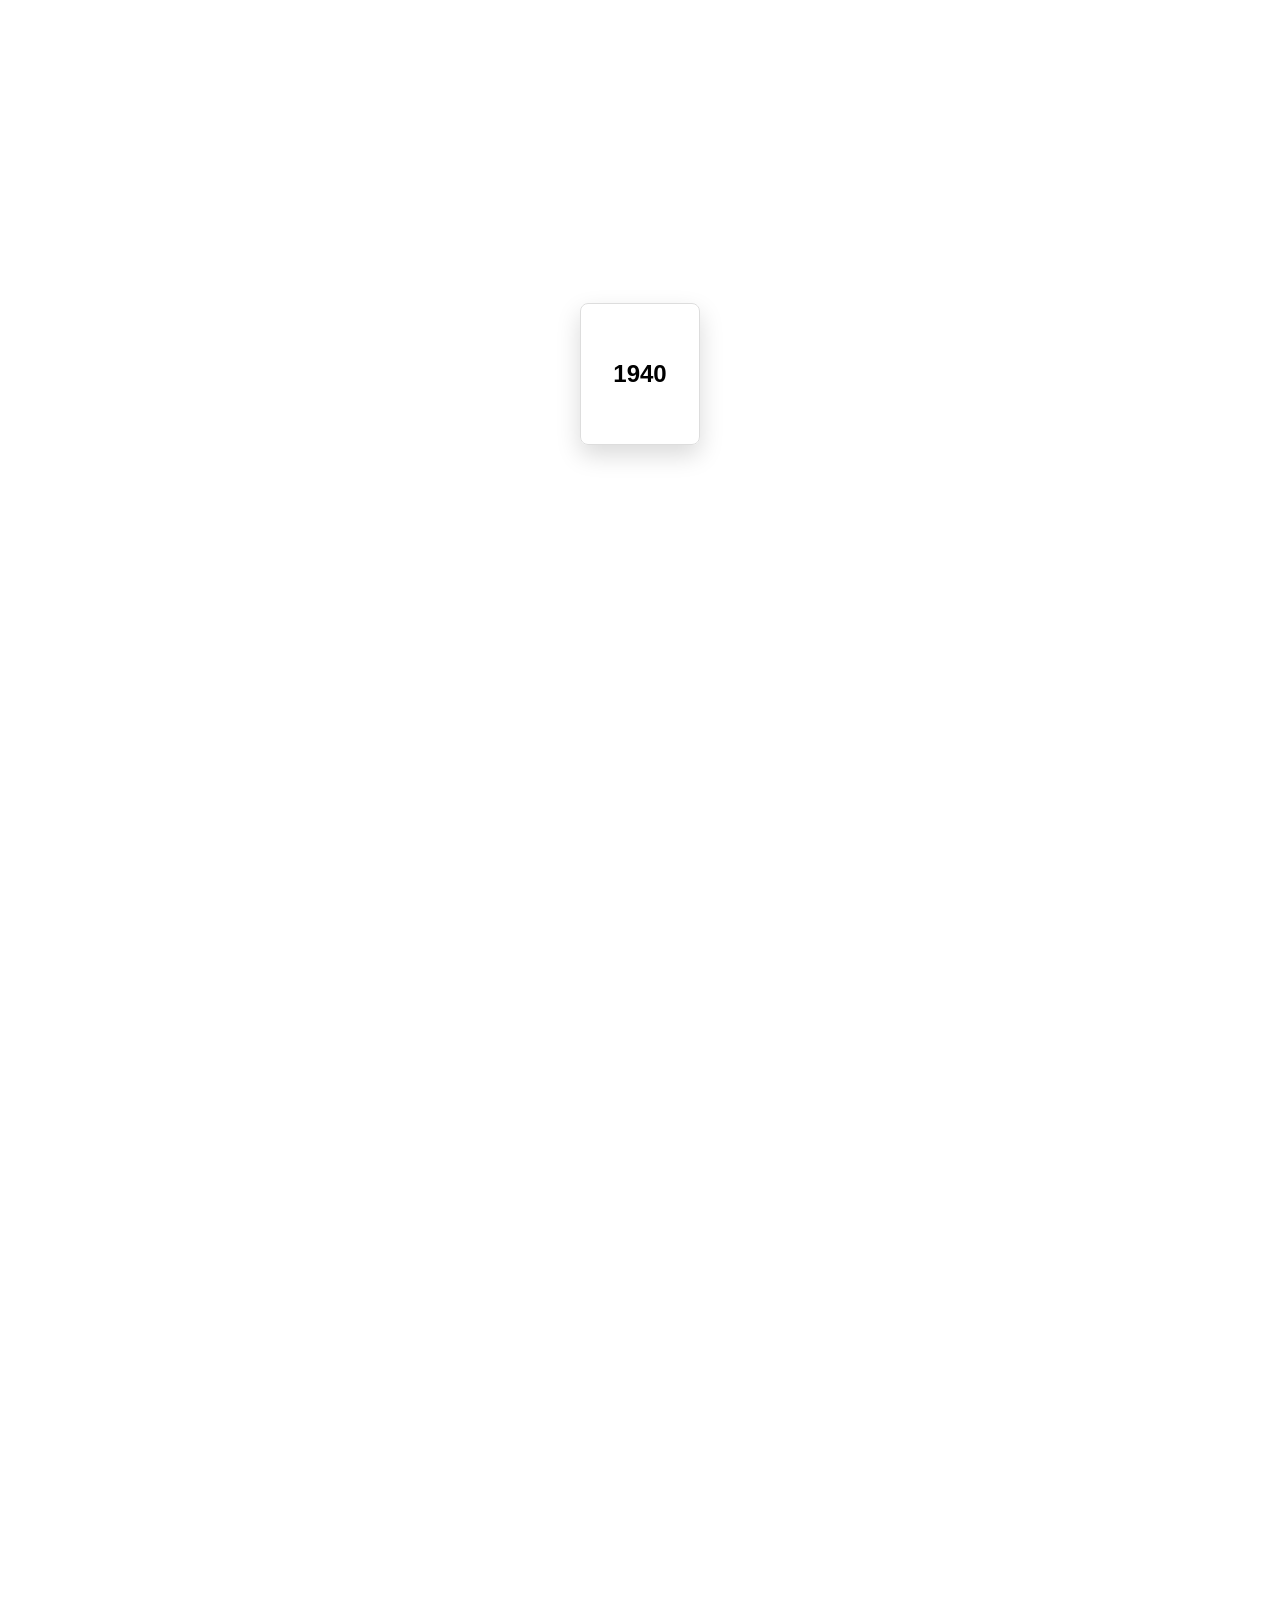
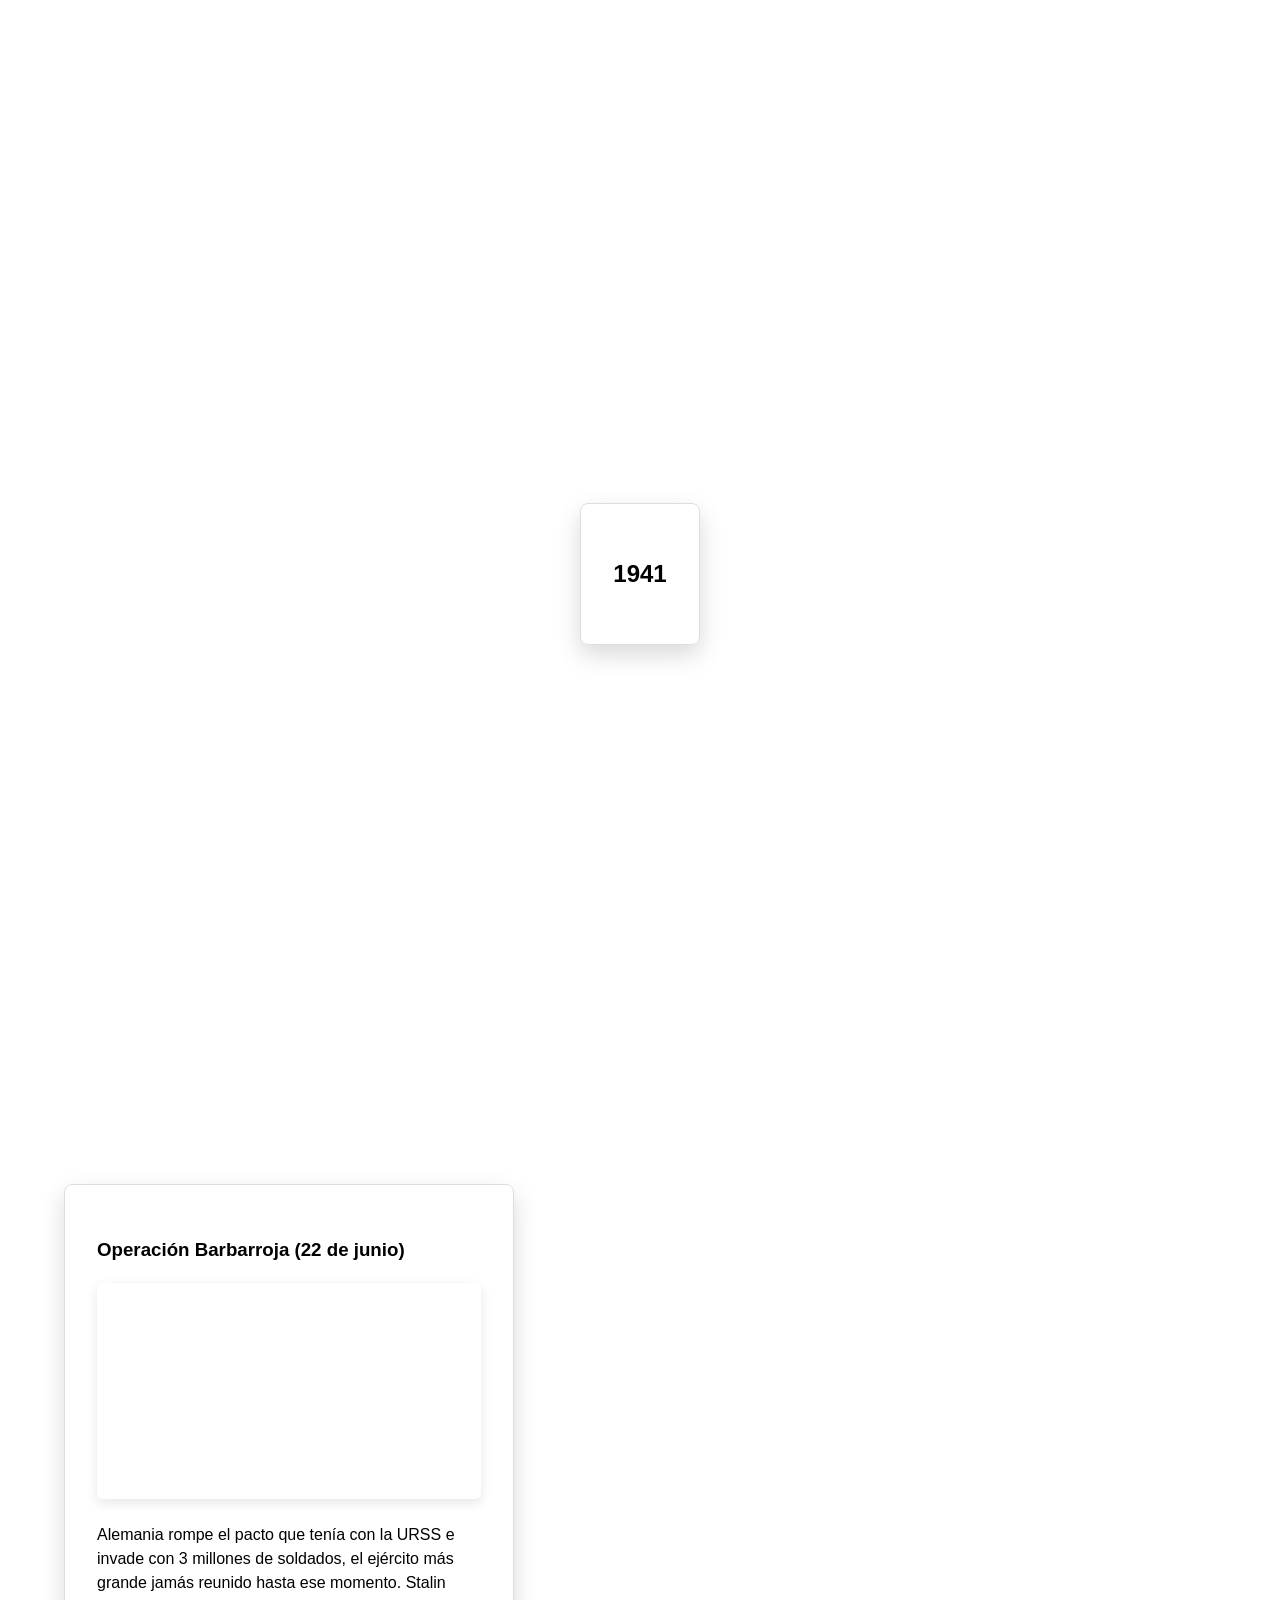
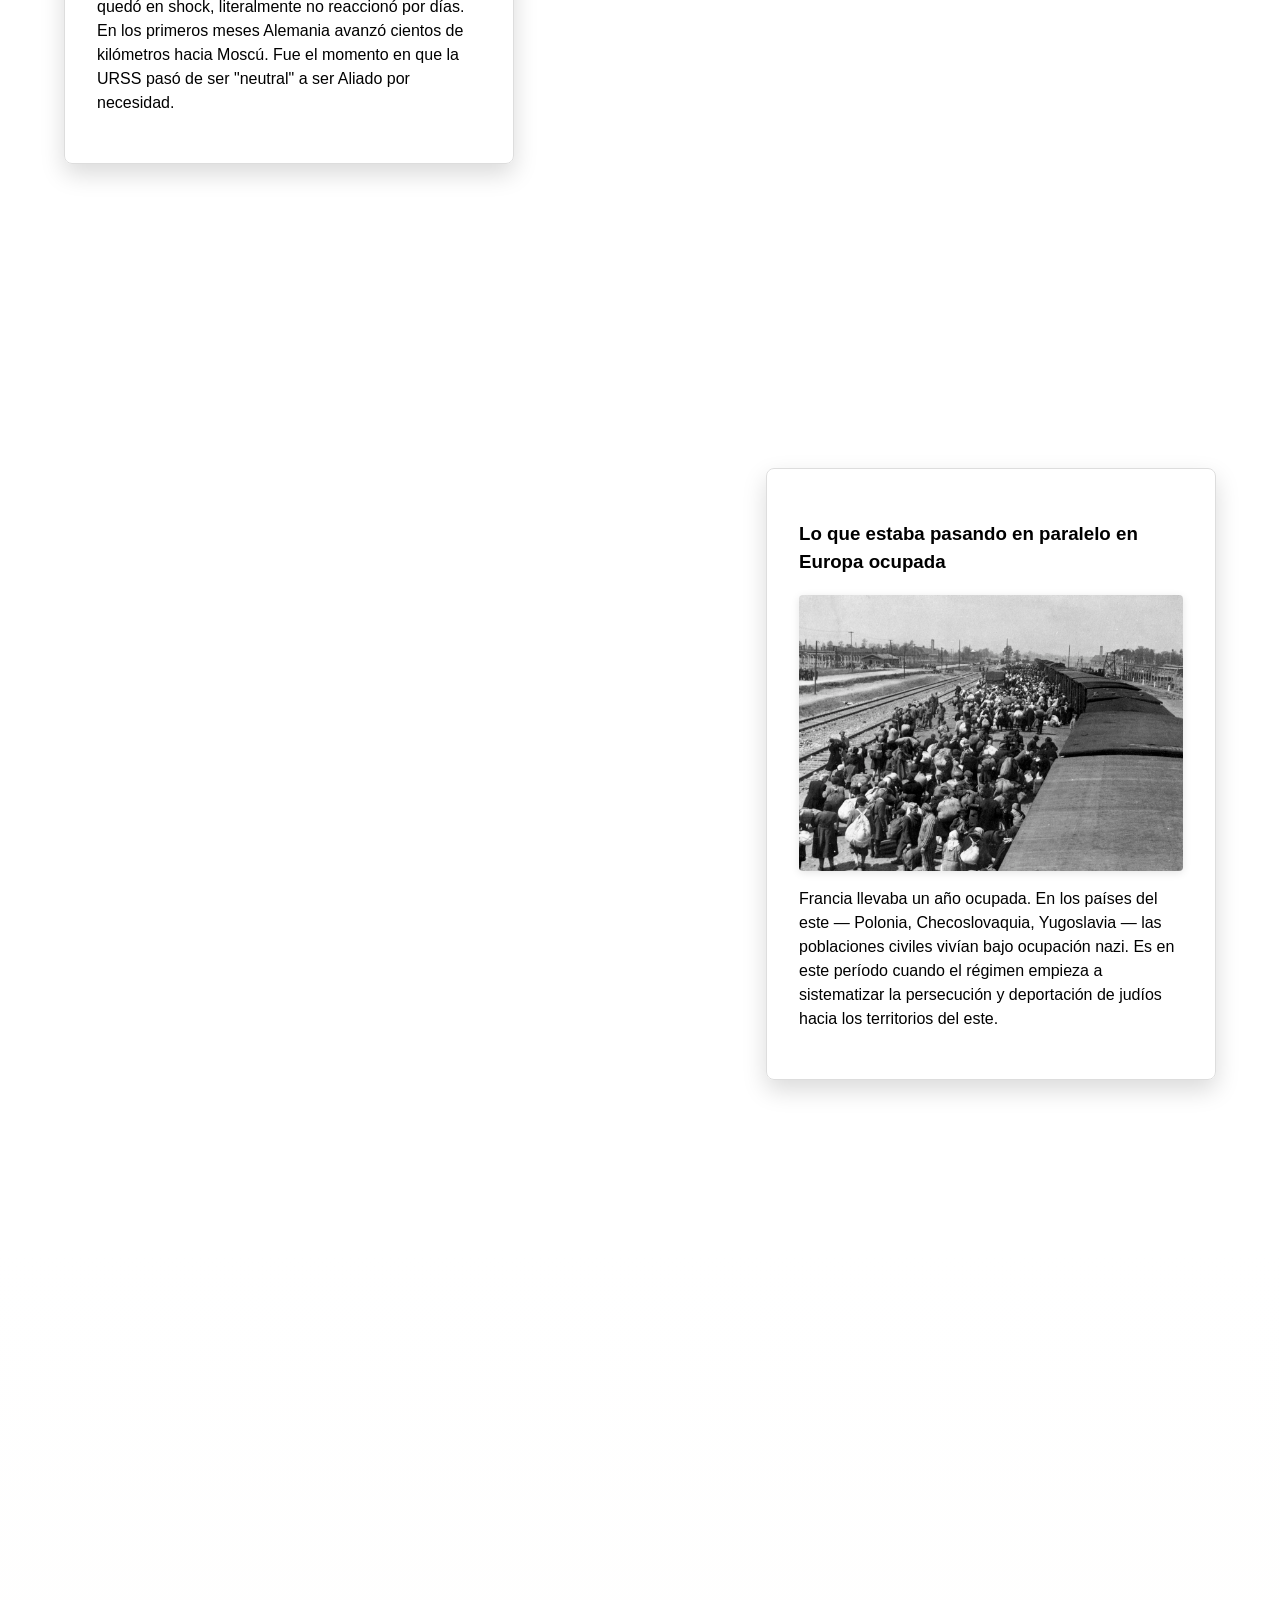
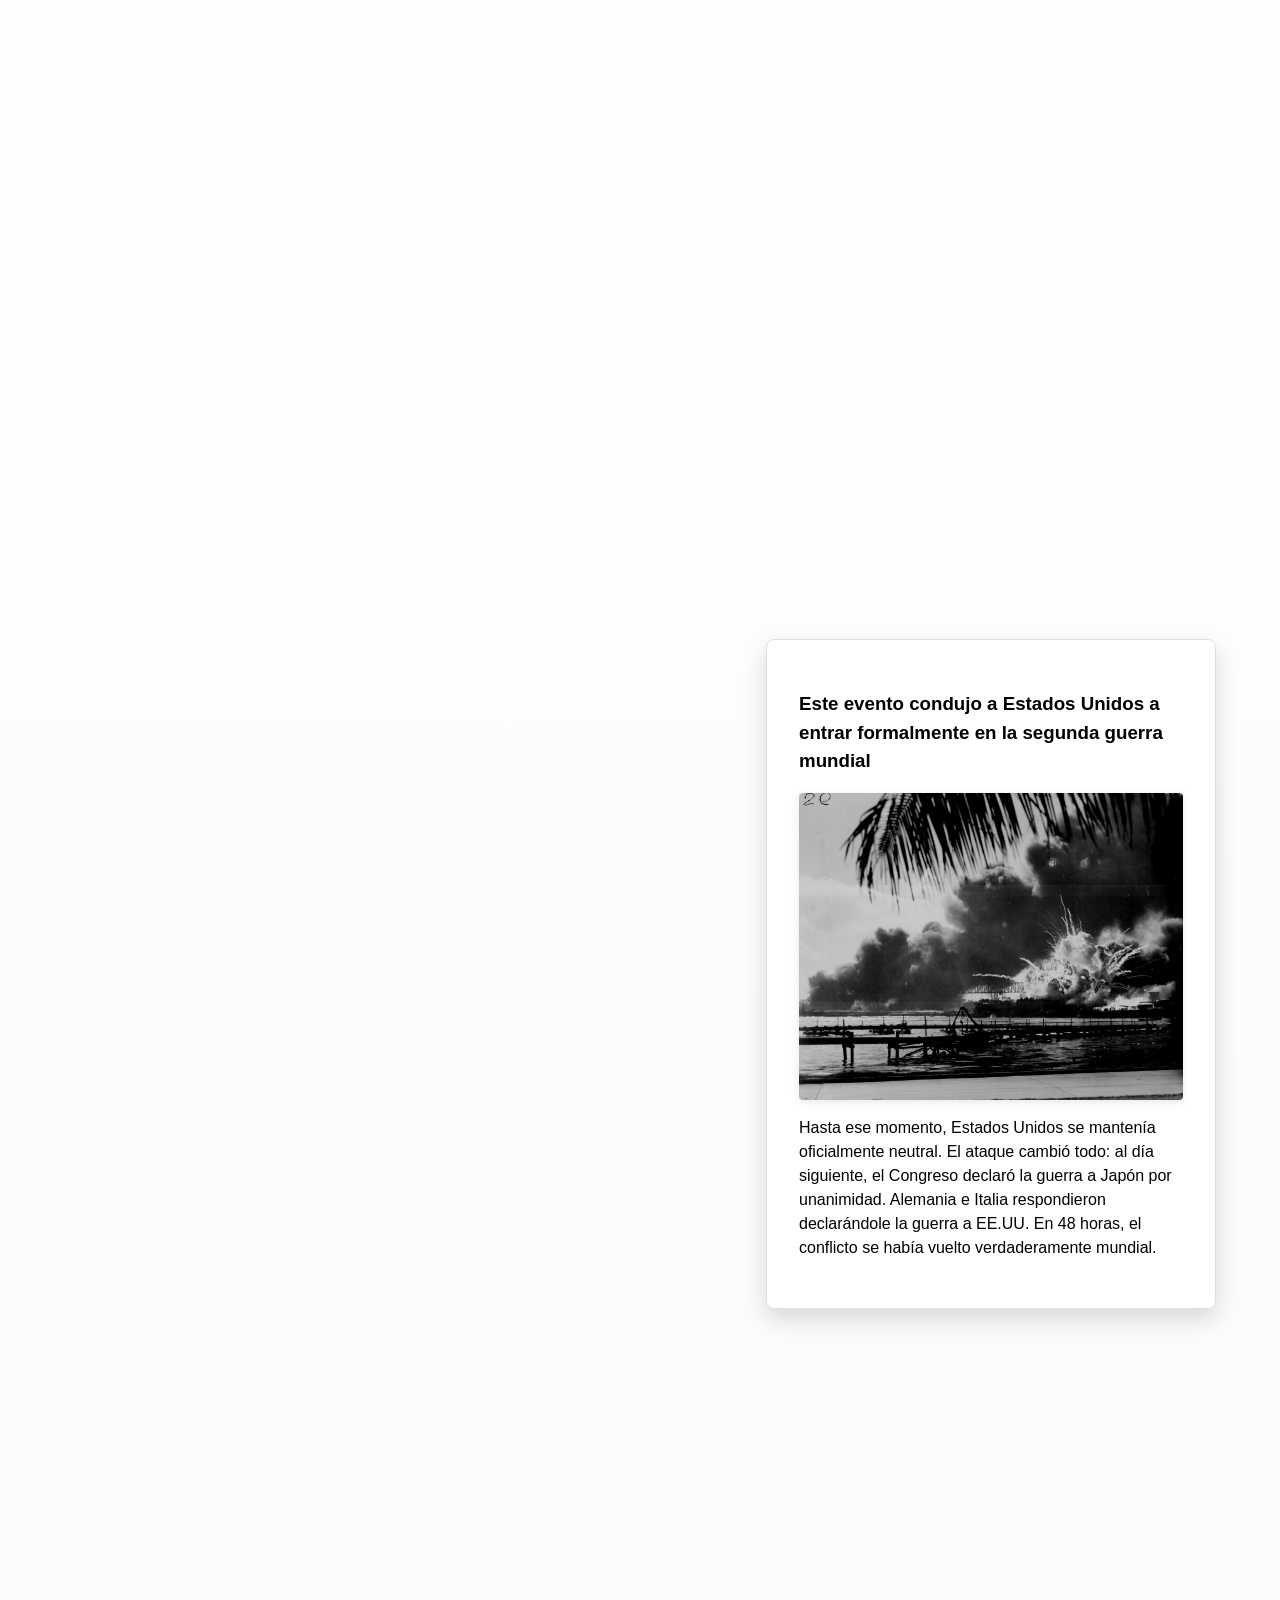
==== commit 7112236f: "agregué el gráfico del mapa, falta mejorar" ====
--- a/src/index.html
+++ b/src/index.html
@@ -73,14 +73,143 @@
 		</section>
 
 		<section class="flourish-scroll" id="flourish-story" aria-label="Historia interactiva de datos">
-			<div class="flourish-scroll__sticky">
-				<div class="flourish-embed flourish-story" data-src="story/3707371" data-height="100vh">
-					<script src="https://public.flourish.studio/resources/embed.js"></script>
-					<noscript><img src="https://public.flourish.studio/story/3707371/thumbnail" width="100%" alt="visualization" /></noscript>
-				</div>
-			</div>
-		</section>
-
+    
+		<div class="flourish-scroll__sticky">
+			<div class="flourish-embed flourish-story" data-src="story/3707371" data-height="100vh">
+				<script src="https://public.flourish.studio/resources/embed.js"></script>
+				<noscript><img src="https://public.flourish.studio/story/3707371/thumbnail" width="100%" alt="visualization" /></noscript>
+			</div>
+		</div>
+
+		<div class="textos-flotantes">
+			<div class="step pos-centro" data-slide="0">
+				<div class="tarjeta-scroll">
+					<h3>El 1 de septiembre de 1939 empezó todo</h3>
+				</div>
+			</div>
+			<div class="step" data-slide="1"></div>
+			<div class="step" data-slide="2"></div>
+			<div class="step pos-centro" data-slide="3">
+				<div class="tarjeta-scroll">
+					<h3>Lo que parecía un conflicto regional estaba a punto de incendiar el mundo.</h3>
+				</div>
+			</div>
+			<div class="step pos-centro" data-slide="3">
+				<div class="tarjeta-scroll">
+					<h1>1940</h1>
+				</div>
+			</div>
+
+			<div class="step" data-slide="4"></div>
+			<div class="step pos-centro" data-slide="6">
+				<div class="tarjeta-scroll">
+					<h1>1941</h1>
+				</div>
+			</div>
+
+			<div class="step pos-izq" data-slide="6">
+				<div class="tarjeta-scroll">
+					<h3>Operación Barbarroja (22 de junio)</h3>
+					<iframe class="video-tarjeta" src="https://www.youtube-nocookie.com/embed/lkt8fB7NrlY?si=_tPORCNbgS4Jq8Dm" title="YouTube video player" frameborder="0" allow="accelerometer; autoplay; clipboard-write; encrypted-media; gyroscope; picture-in-picture; web-share" referrerpolicy="strict-origin-when-cross-origin" allowfullscreen></iframe>
+					<p>Alemania rompe el pacto que tenía con la URSS e invade con 3 millones de soldados, el ejército más grande jamás reunido hasta ese momento. Stalin quedó en shock, literalmente no reaccionó por días. En los primeros meses Alemania avanzó cientos de kilómetros hacia Moscú. Fue el momento en que la URSS pasó de ser "neutral" a ser Aliado por necesidad.</p>
+				</div>
+			</div>
+
+			<div class="step pos-der" data-slide="7">
+				<div class="tarjeta-scroll">
+					<h3>Lo que estaba pasando en paralelo en Europa ocupada</h3>
+					<img src="/img/Escape.jpg" alt="Escape del territorio europeo ocupado por los alemanes" class="imagen-tarjeta">
+					<p> Francia llevaba un año ocupada. En los países del este — Polonia, Checoslovaquia, Yugoslavia — las poblaciones civiles vivían bajo ocupación nazi. 
+						Es en este período cuando el régimen empieza a sistematizar la persecución y deportación de judíos hacia los territorios del este.
+					</p>
+				</div>
+			</div>
+
+			
+			<div class="step" data-slide="8"></div>
+
+			<div class="step pos-der" data-slide="9">
+				<div class="tarjeta-scroll">
+					<h3>Este evento condujo a Estados Unidos a entrar formalmente en la segunda guerra mundial</h3>
+					<img src="/img/pearl harbor.jpg" alt="el ataque que marcó la entrada de EEUU a la Segunda Guerra Mundial" class="imagen-tarjeta">
+					<p>
+						Hasta ese momento, Estados Unidos se mantenía oficialmente neutral. El ataque cambió todo: al día siguiente, el Congreso declaró la guerra a Japón por unanimidad. Alemania e Italia respondieron declarándole la guerra a EE.UU. En 48 horas, el conflicto se había vuelto verdaderamente mundial.
+					</p>
+				</div>
+			</div>
+	
+			<div class="step" data-slide="10"></div>
+
+			<div class="step pos-der" data-slide="11">
+				<div class="tarjeta-scroll">
+					<h3>Batalla de Stalingrado (agosto 1942)</h3>
+					<img src="/img/portada_stalingrado.png" alt="Stalingrado, la batalla que decidió la II Guerra Mundial" class="imagen-tarjeta">
+					<p> 
+						Es considerada la batalla más importante de la guerra. Alemania intentó tomar Stalingrado (hoy Volgogrado, Rusia) y quedó atrapada en un invierno brutal. Fue la primera gran derrota alemana y el momento en que el Eje dejó de avanzar para siempre
+					</p>
+				</div>
+			</div>
+
+			<div class="step pos-centro" data-slide="12">
+				<div class="tarjeta-scroll">
+					<h3>URSS avanzando </h3>
+					<p>
+						Mientras los Aliados desembarcaban en el oeste, el Ejército Rojo lanzaba la Operación Bagration en el este: el mayor ataque soviético de la guerra. Alemania perdía territorio en ambos frentes al mismo tiempo por primera vez.
+					</p>
+
+				</div>
+			</div>
+
+			<div class="step pos-centro" data-slide="13">
+				<div class="tarjeta-scroll">
+					<h3>El frente que Alemania no pudo sostener</h3>
+					<img src="/img/barbarroja.jpg" alt="el ataque que marcó la entrada de EEUU a la Segunda Guerra Mundial" class="imagen-tarjeta">
+
+					<p>
+						Para finales de 1944, Alemania había perdido más de 2 millones de soldados solo en el frente del este. La pregunta ya no era si iban a perder, sino cuándo.
+					</p>
+
+				</div>
+			</div>	
+
+			<div class="step pos-izq" data-slide="14">
+				<div class="tarjeta-scroll">
+					<h3>la rendición de Alemania</h3>
+					<p>
+						El 30 de abril de 1945, Hitler se suicidó en su búnker en Berlín mientras el Ejército Rojo tomaba la ciudad. El 8 de mayo, Alemania firmó la rendición incondicional. En Europa, la guerra había terminado.
+					</p>
+				</div>
+			</div>
+			<div class="step pos-der" data-slide="14">
+				<div class="tarjeta-scroll">
+					<h3>la rendición de Japón</h3>
+					<p>
+						En el Pacífico, Japón seguía resistiendo. El 6 y 9 de agosto, Estados Unidos lanzó bombas atómicas sobre Hiroshima y Nagasaki. Murieron entre 130.000 y 226.000 personas en dos días. El 2 de septiembre, Japón capitulió.					
+					</p>
+				</div>
+			</div>
+
+			<div class="step pos-centro" data-slide="15">
+				<div class="tarjeta-scroll">
+					<h3>
+						Seis años. Más de 30 países. Más de 70 millones de muertos. La Segunda Guerra Mundial fue el conflicto más devastador de la historia humana. 
+					</h3>
+				
+				</div>
+			</div>
+
+			<div class="step" data-slide="16"></div>
+			<div class="step" data-slide="17"></div>
+
+		</div>
+
+	</section>
+
+
+
+		<!-- 
+		FINALL
+		-->
 		<section class="chapter chapter--stub">
 			<div class="chapter__grid">
 				<article>
--- a/src/styles.css
+++ b/src/styles.css
@@ -292,8 +292,6 @@
 /* Sección de Flourish con scroll-driven storytelling */
 .flourish-scroll {
 	position: relative;
-	/* TOTAL_SLIDES × 100vh — ajustar si cambia el número de slides en story/3707371 */
-	height: 1100vh;
 }
 
 /* Ajusta el contenedor sticky para centrar el embed */
@@ -311,6 +309,64 @@
 	width: 100%;
 	height: 100%;
 	margin: 0;
+}
+
+.textos-flotantes {
+    position: relative;
+    z-index: 10;
+    pointer-events: none; /* Deja hacer clic en el mapa a través de las cajas vacías */
+}
+
+.step {
+  min-height: 100vh;
+  display: flex;
+  align-items: center;
+  padding: 0 5%; /* Esto deja un pequeño margen para que la tarjeta no toque los bordes de la pantalla */
+}
+
+/* Clases mágicas para ubicar la tarjeta */
+.pos-izq {
+  justify-content: flex-start;
+}
+
+.pos-centro {
+  justify-content: center;
+}
+
+.pos-der {
+  justify-content: flex-end;
+}
+
+/* El diseño de la caja de texto */
+.tarjeta-scroll {
+  background-color: rgba(255, 255, 255, 0.95);
+  border: 1px solid #ddd;
+  border-radius: 8px;
+  box-shadow: 0 10px 25px rgba(0,0,0,0.15);
+  padding: 2rem;
+  max-width: 450px;
+  pointer-events: auto; 
+  /* Asegurate de NO tener margin-left ni margin auto acá */
+}
+
+/* Estilo para la imagen dentro de la tarjeta */
+.imagen-tarjeta {
+  width: 100%; /* Ocupa todo el ancho de la tarjeta */
+  height: auto;
+  border-radius: 4px;
+  margin: 1rem 0; /* Espacio arriba y abajo de la foto */
+  box-shadow: 0 2px 8px rgba(0,0,0,0.1);
+}
+
+.video-tarjeta {
+  width: 100% !important;
+  height: auto !important;
+  aspect-ratio: 16 / 9;
+  display: block; /* Esto evita espacios raros debajo del video */
+  border-radius: 6px; 
+  margin: 0 0 1.5rem 0; /* Espacio solo por debajo del video */
+  border: none;
+  box-shadow: 0 4px 12px rgba(0,0,0,0.1); /* Una sombrita sutil para que despegue */
 }
 
 /* Ajustes de layout para pantallas medianas. */
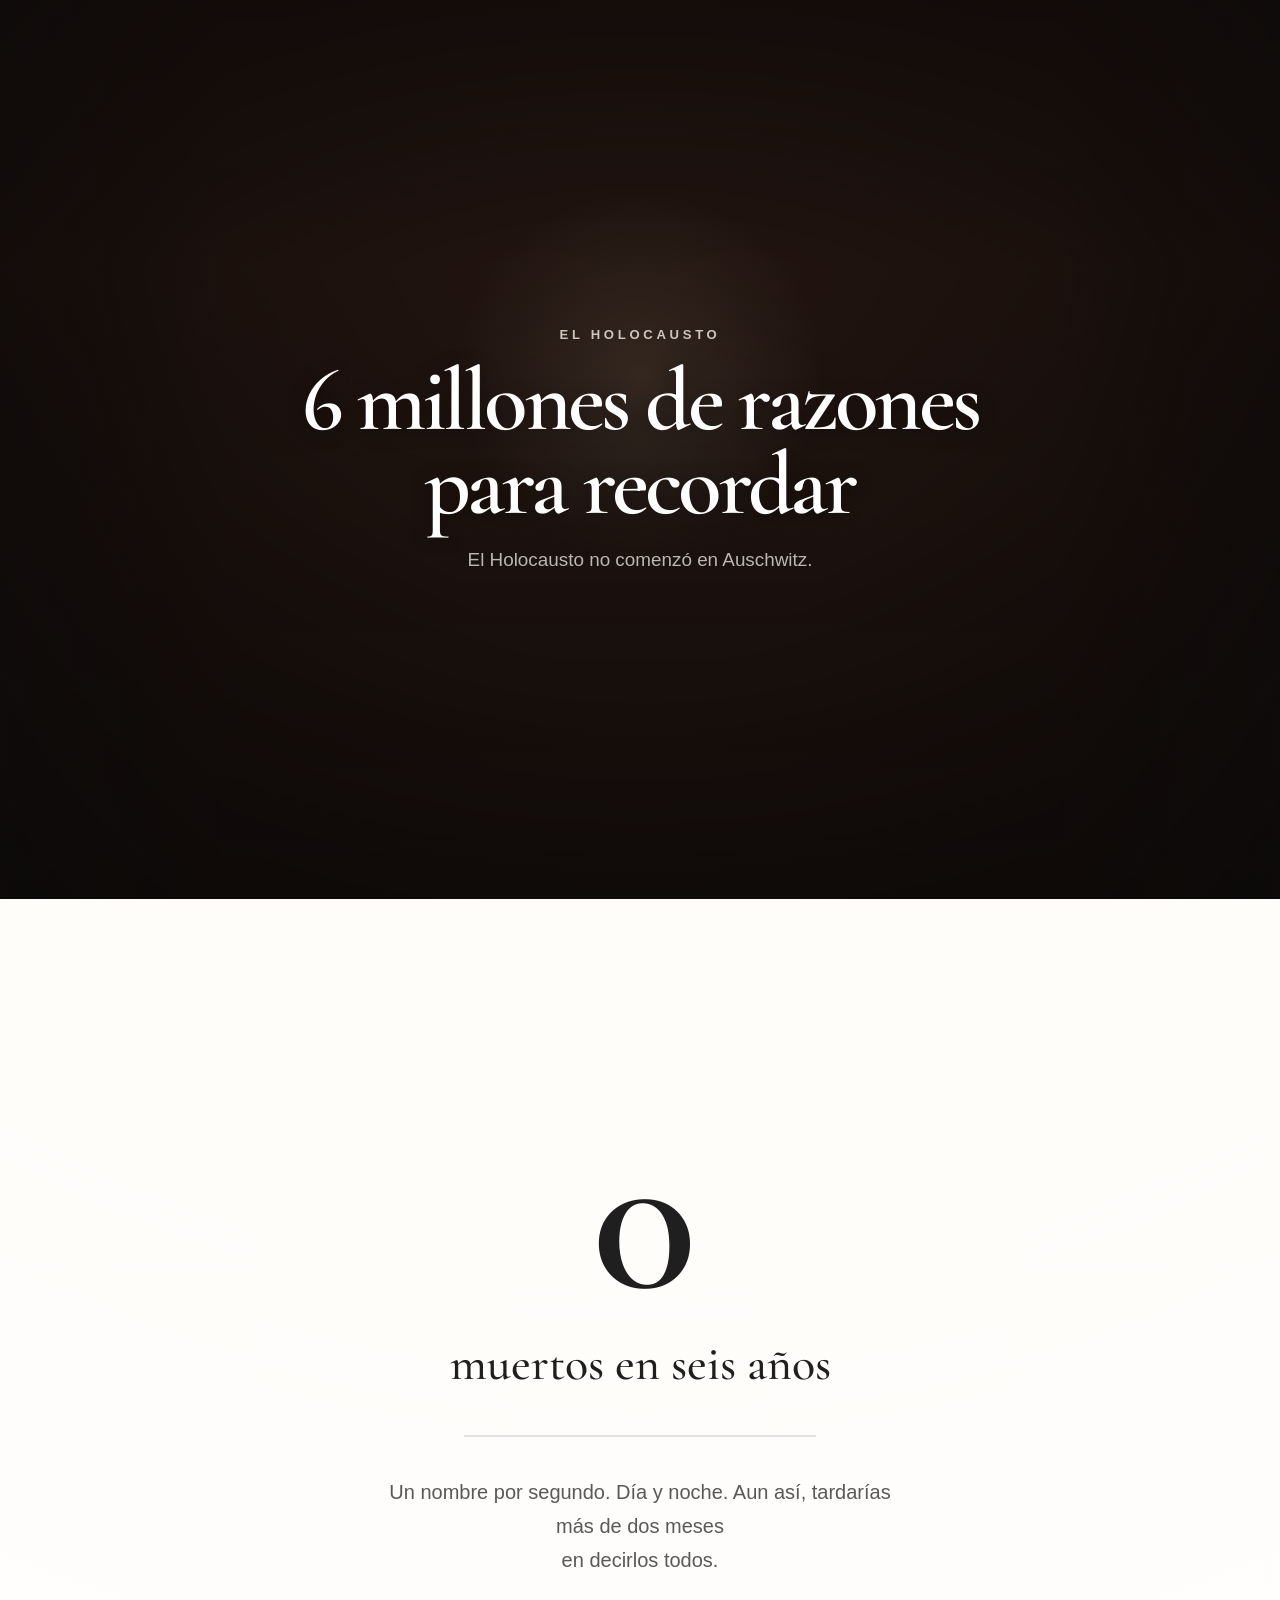
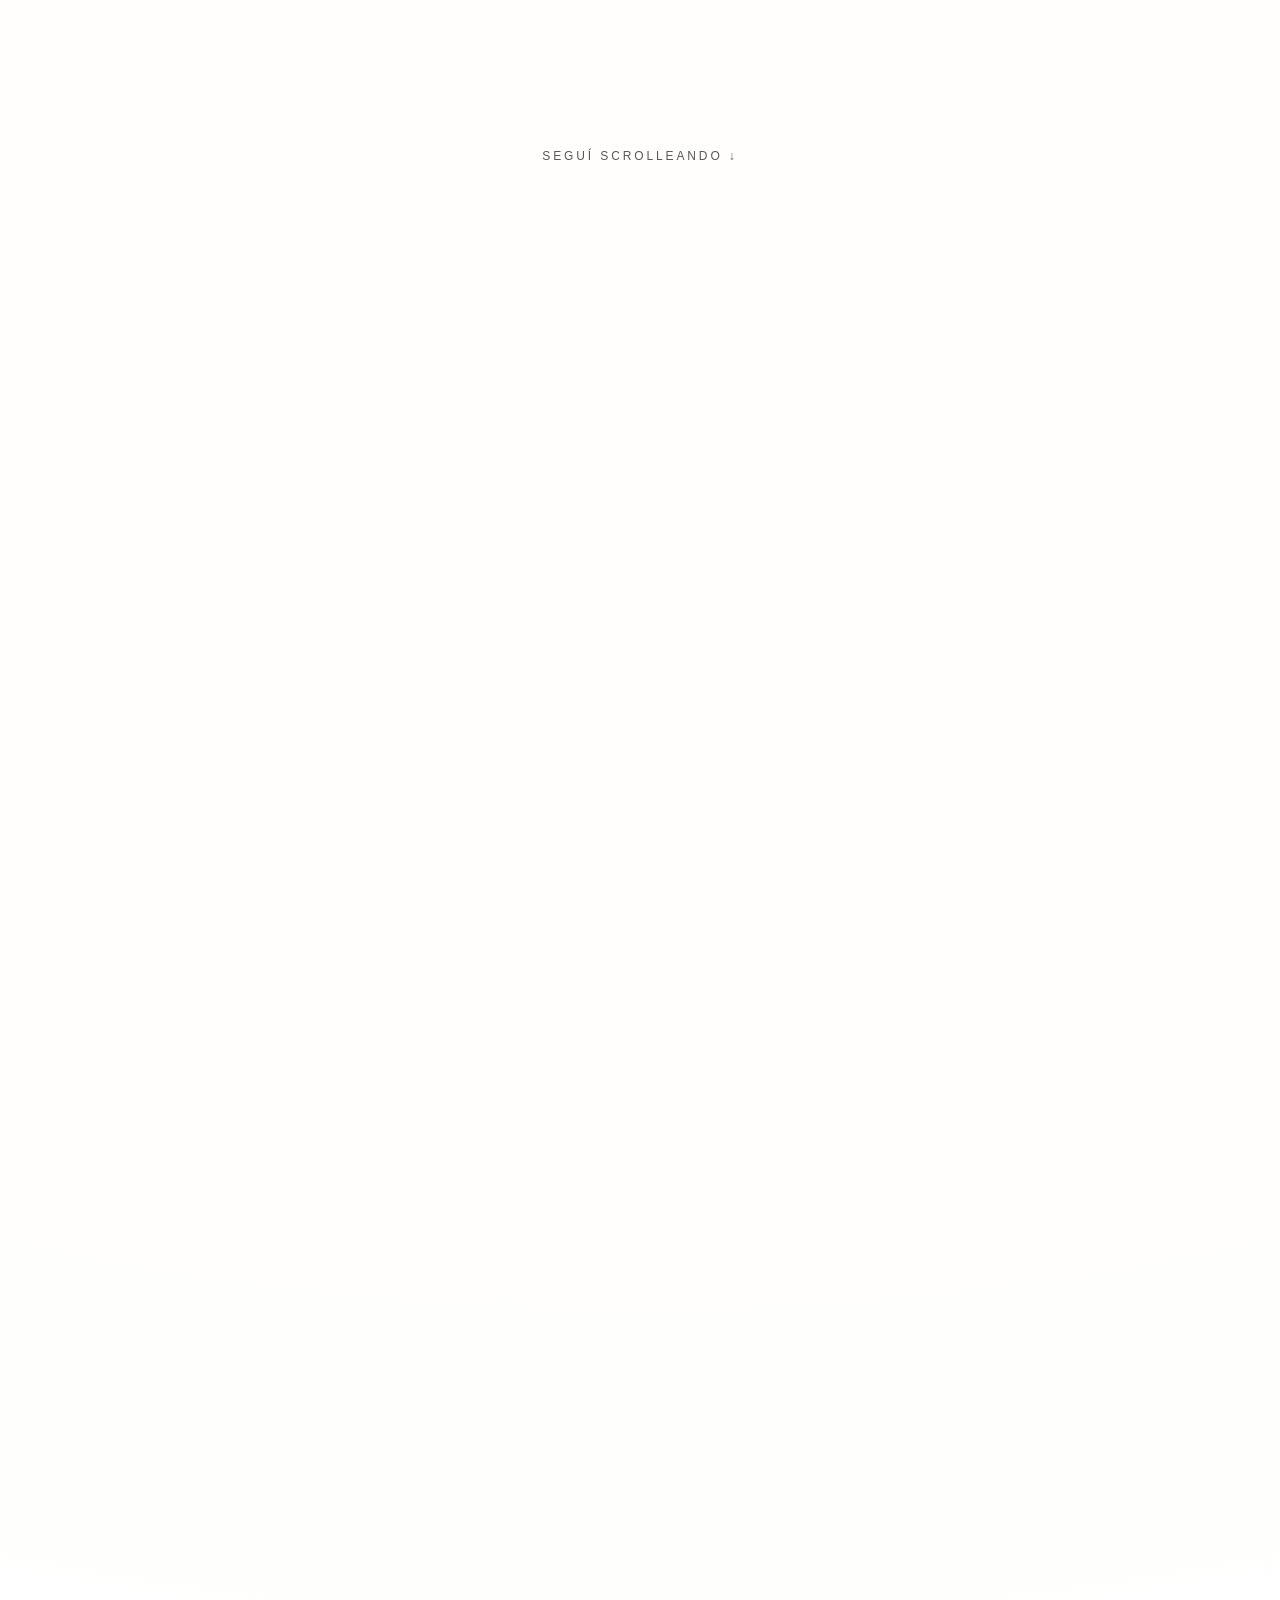
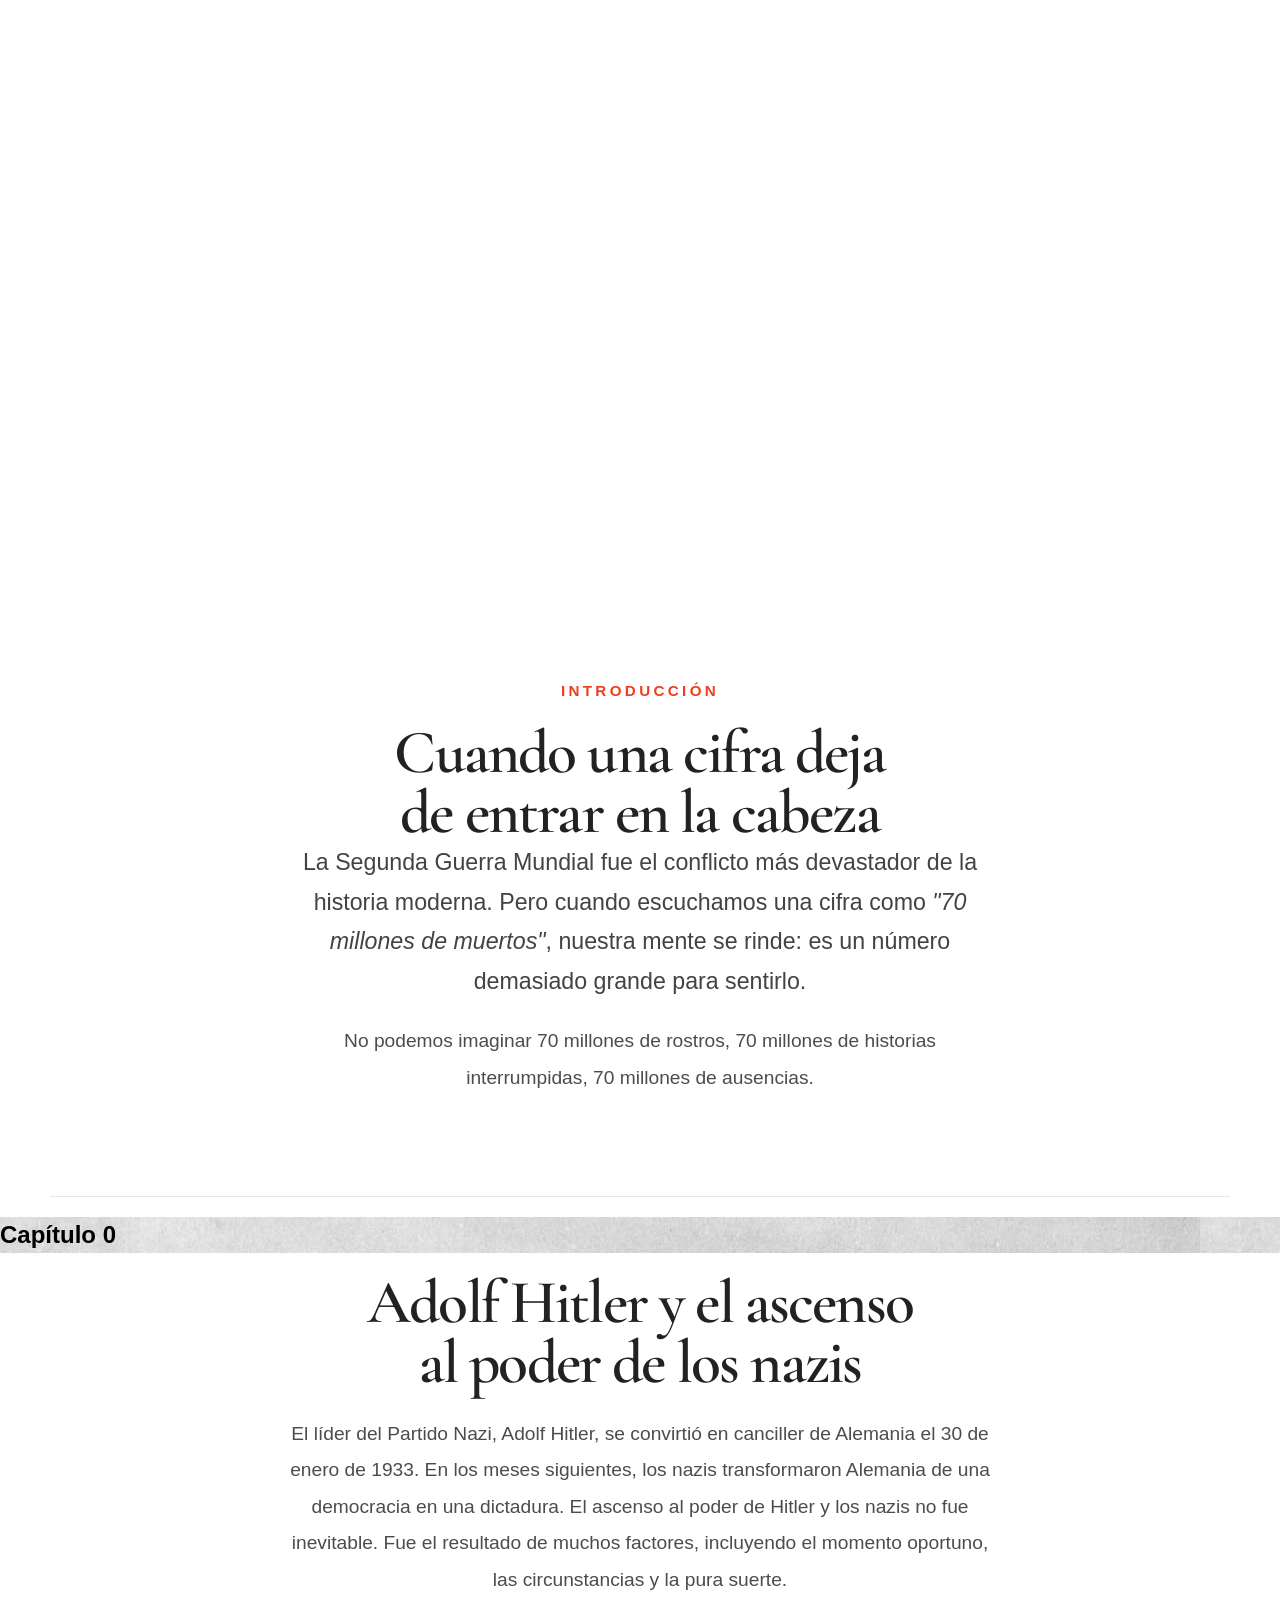
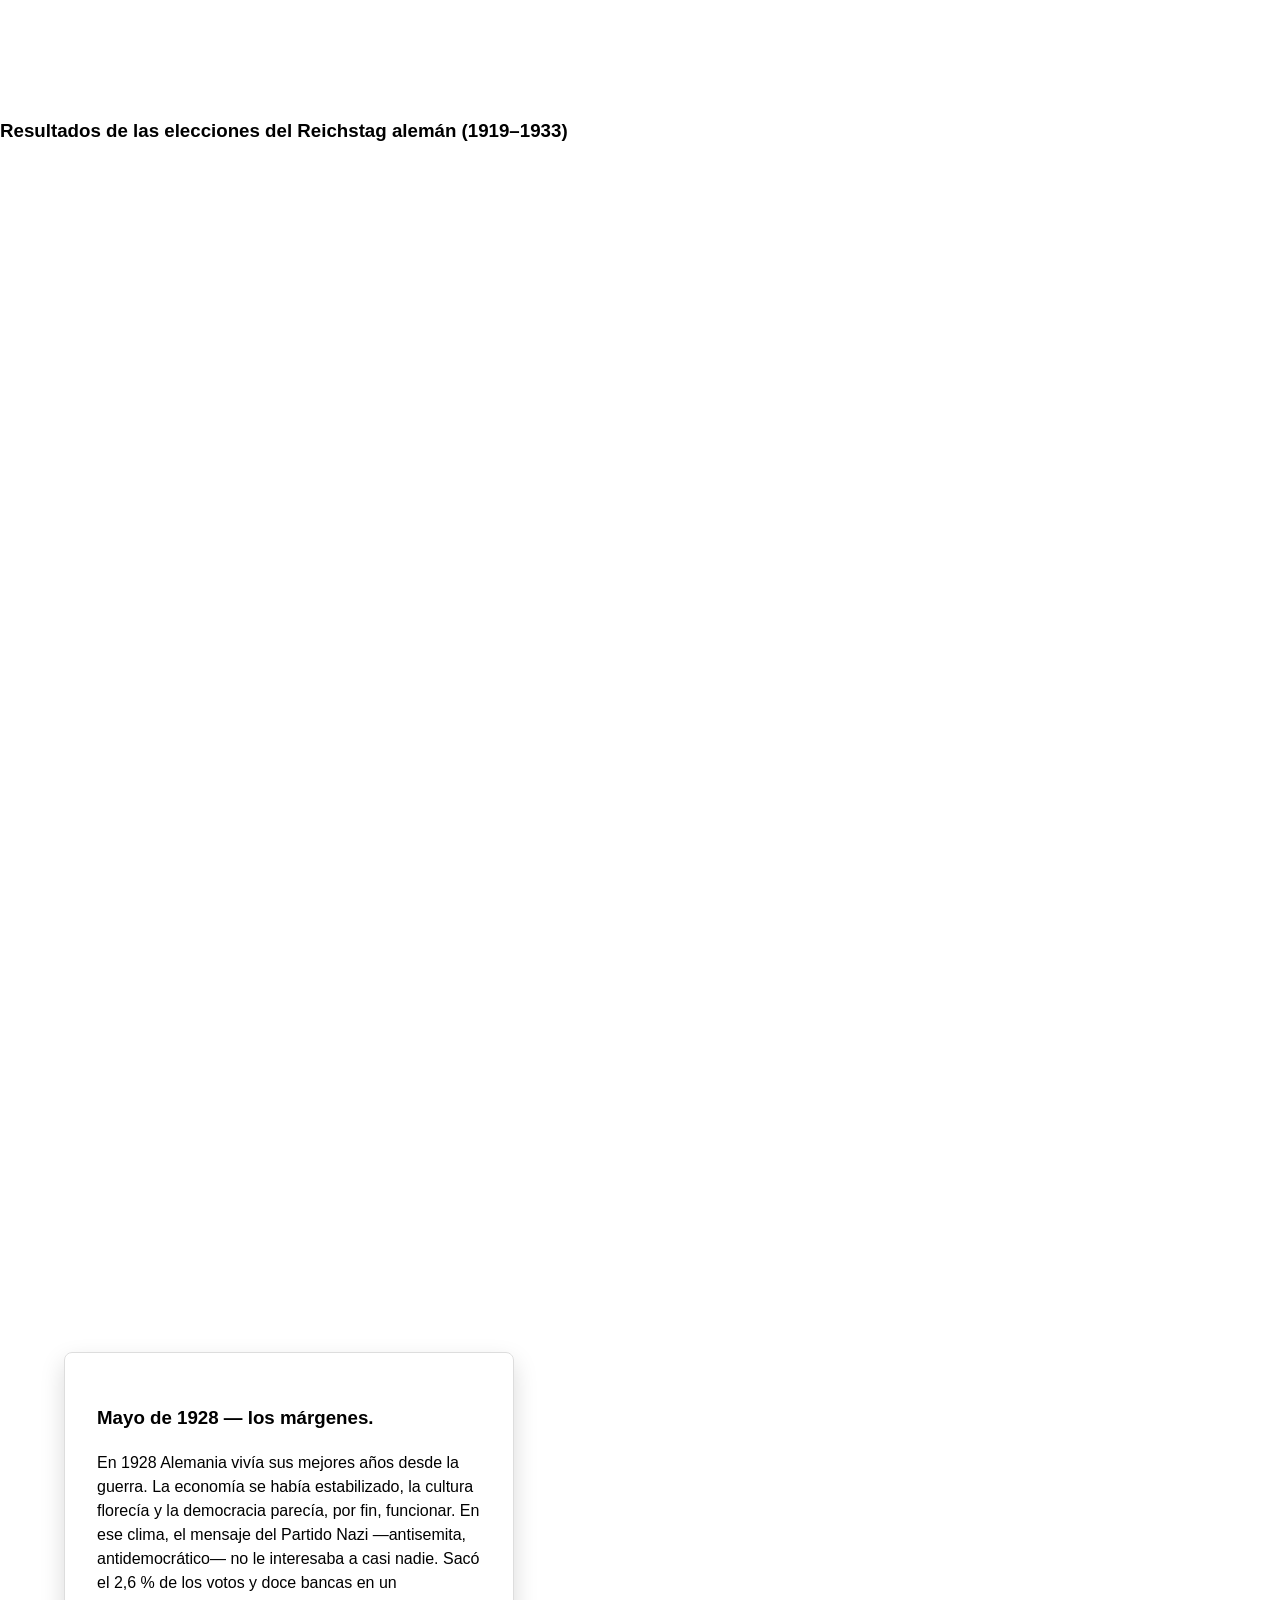
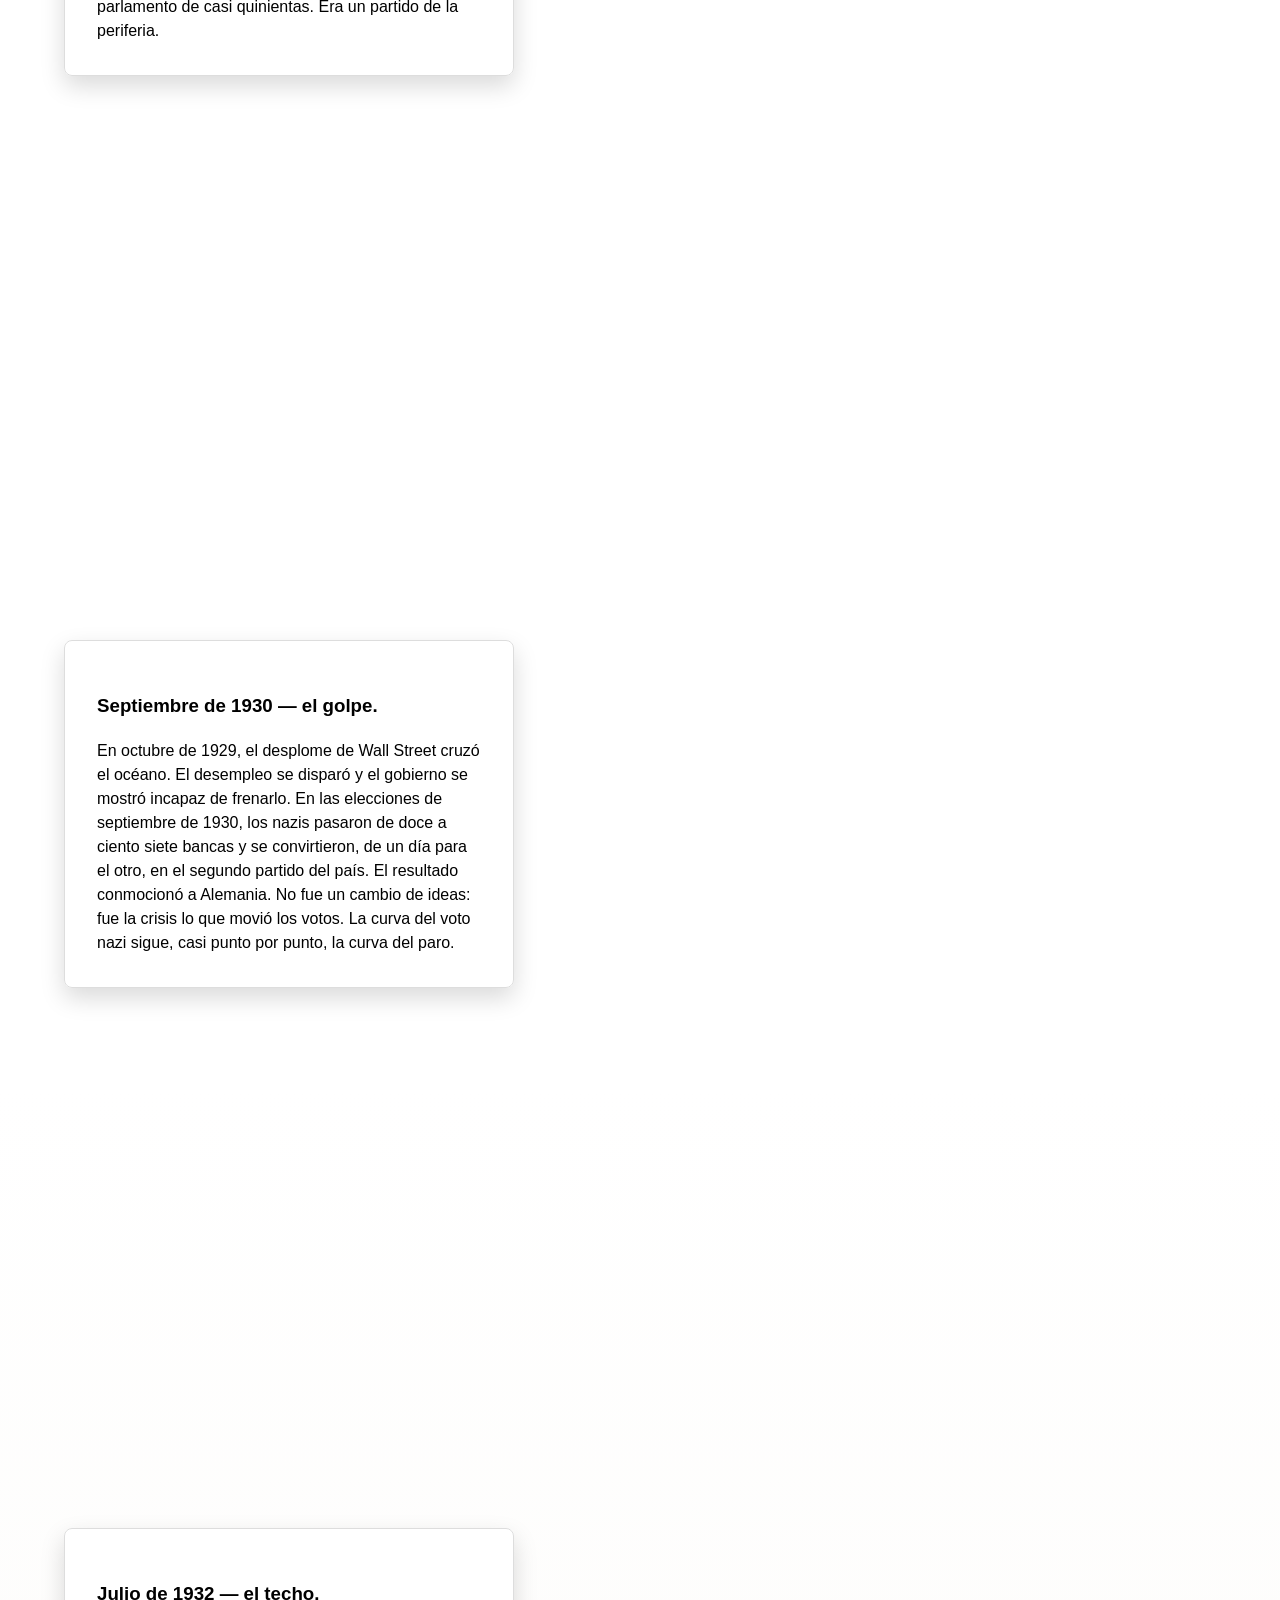
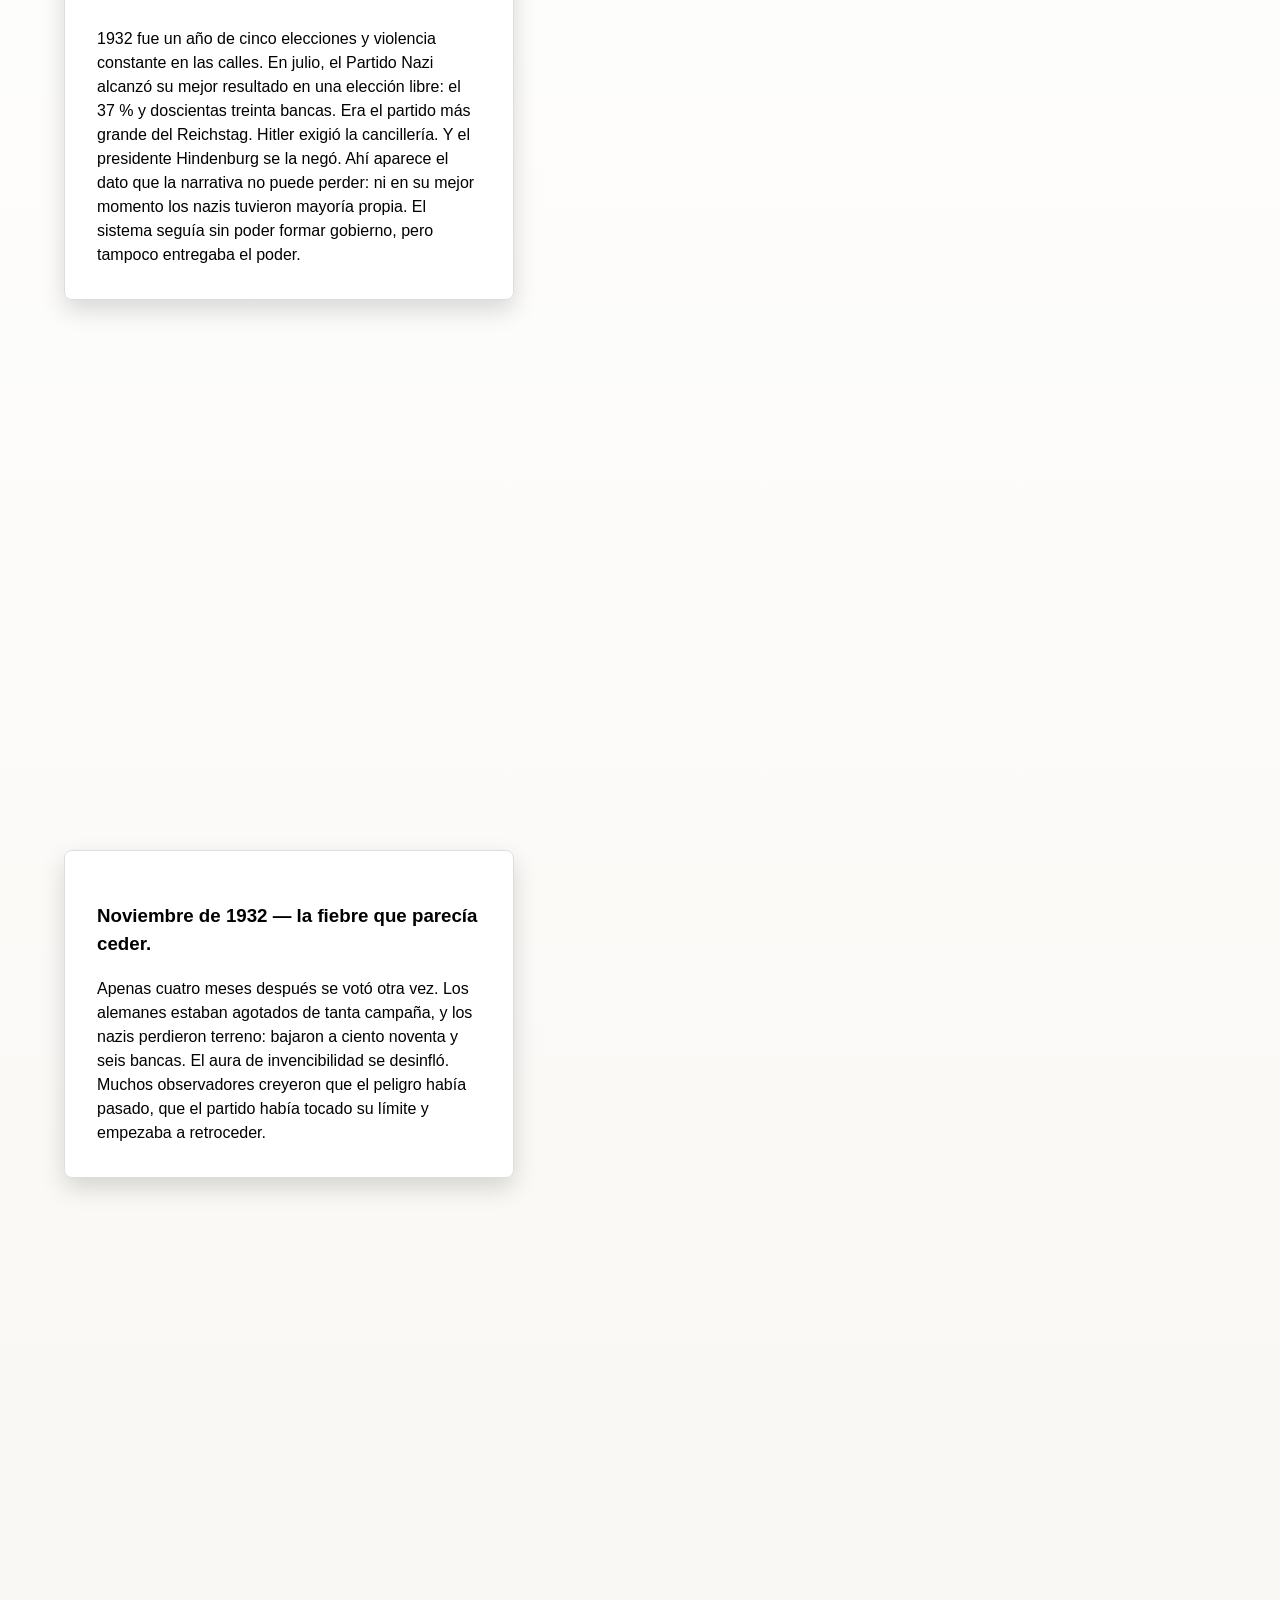
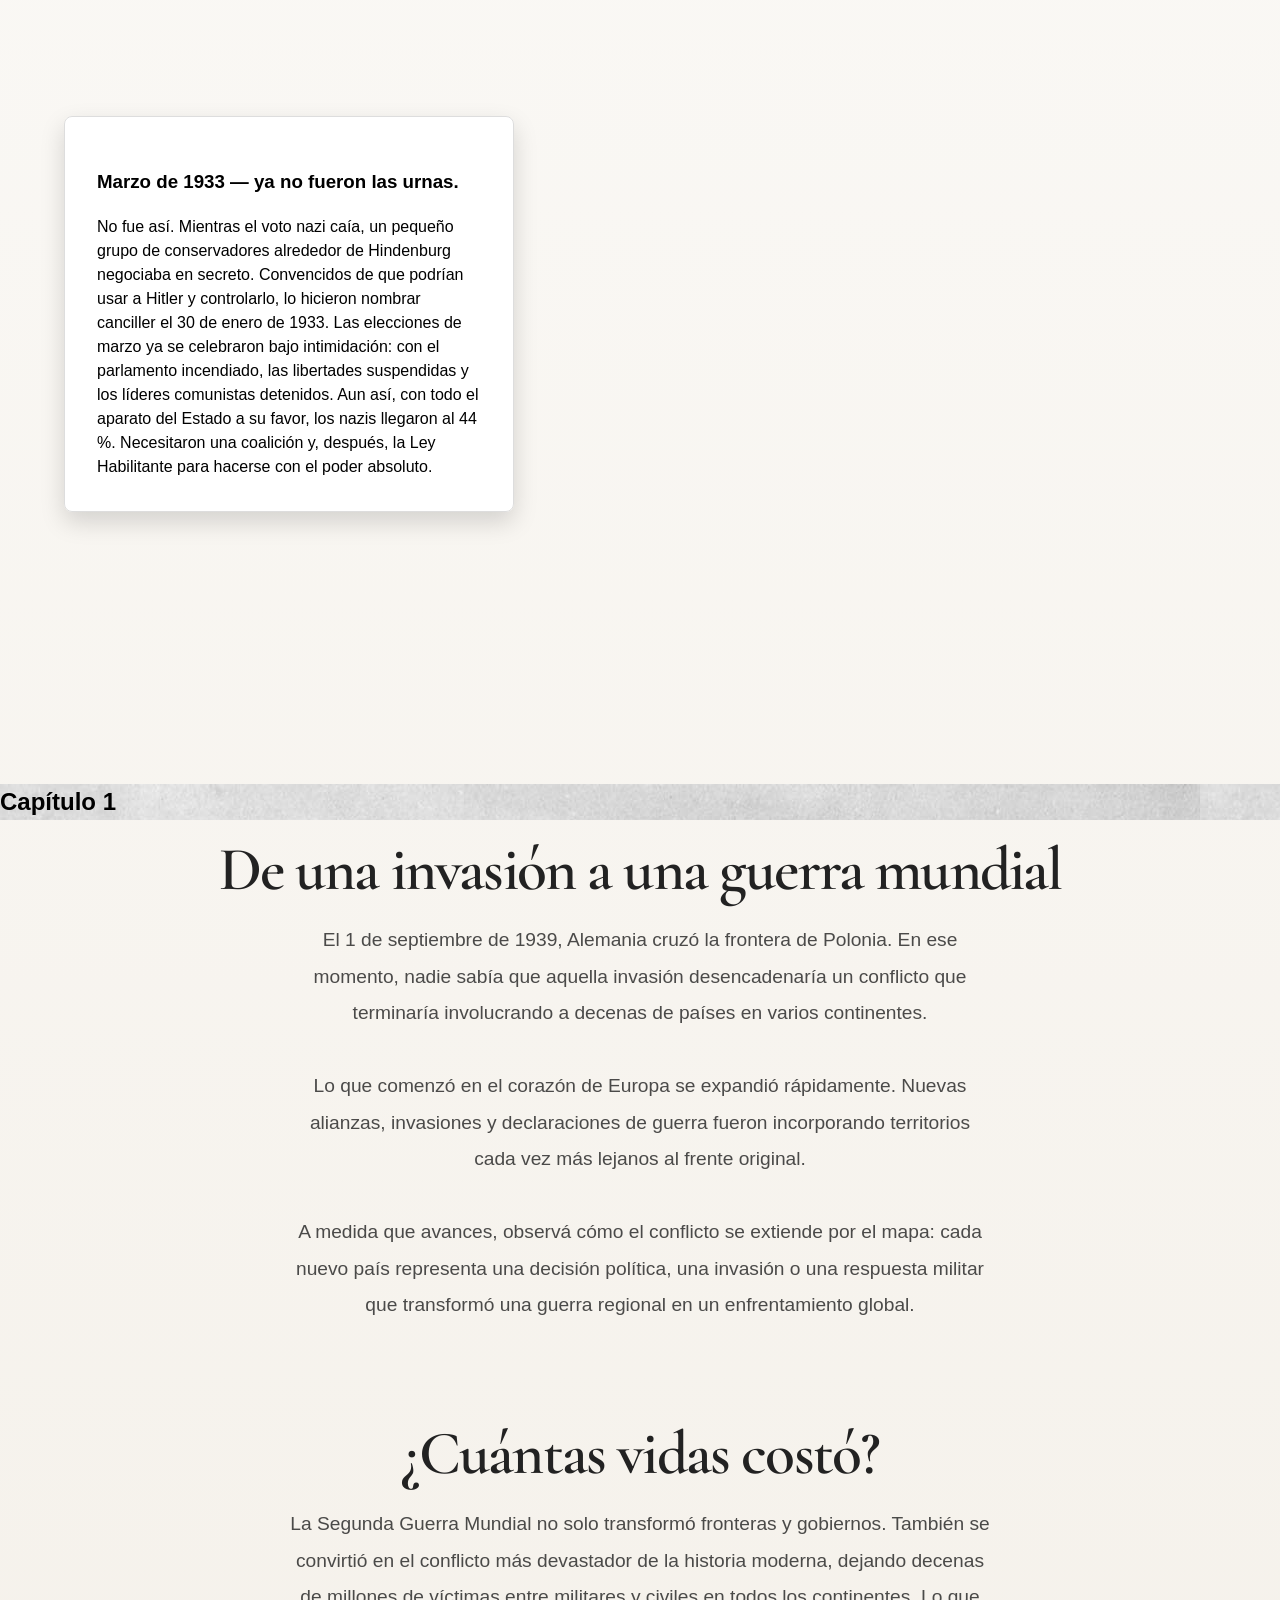
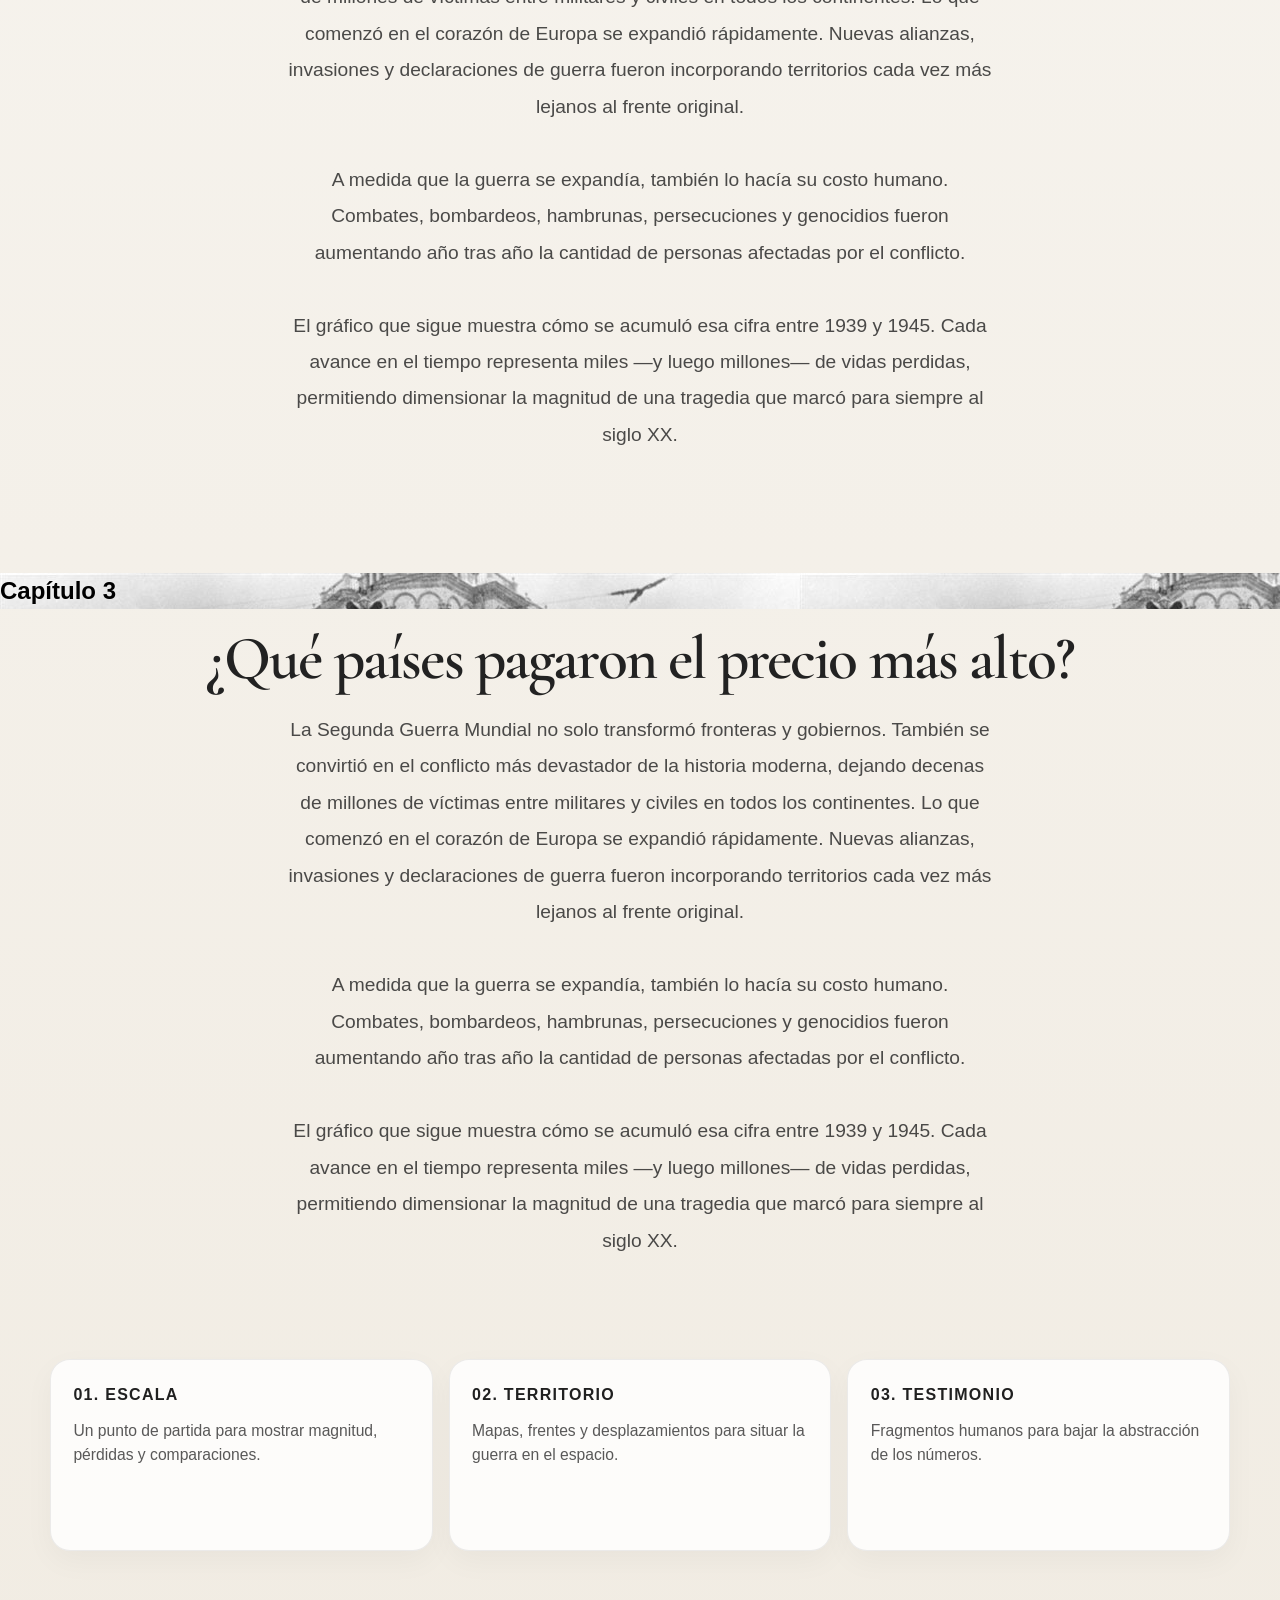
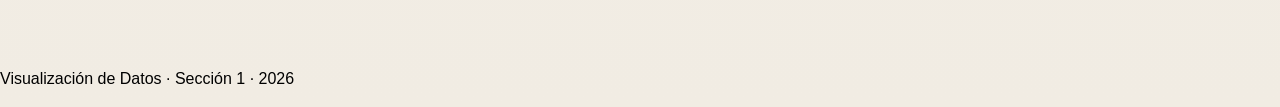
==== commit 43ad58f5: "Cambiamos de tema" ====
--- a/src/index.html
+++ b/src/index.html
@@ -12,17 +12,18 @@
 </head>
 <body>
 	<main class="page-shell">
+		<!-- HERO SECTION -->
 		<section class="hero" aria-label="Introducción">
 			<div class="hero__media" aria-hidden="true">
 				<div class="hero__media-tint"></div>
-				<img class="hero__image" src="../img/hero_ft.jpeg" alt="" />
+				<img class="hero__image" src="../img/soldados_nazi.jpg" alt="" />
 			</div>
 
 			<div class="hero__content">
-				<p class="hero__eyebrow">Segunda Guerra Mundial</p>
-				<h1>70 millones de razones para recordar</h1>
+				<p class="hero__eyebrow">El Holocausto</p>
+				<h1>6 millones de razones para recordar</h1>
 				<p class="hero__dek">
-					Una apertura pensada para un relato visual con peso documental: datos, memoria y silencio en partes iguales.
+					El Holocausto no comenzó en Auschwitz.
 				</p>
 			</div>
 		</section>
@@ -31,13 +32,11 @@
 		<section class="figure-scroll" id="figure" aria-label="La escala de las víctimas">
 			<div class="figure-scroll__sticky">
 				<div class="figure">
-					<p class="figure__eyebrow">La escala</p>
 					<p class="figure__count" id="count" aria-live="off">0</p>
 					<span class="figure__unit">muertos en seis años</span>
 					<div class="figure__bar" id="bar"></div>
 					<p class="figure__reveal" id="reveal">
-						Un segundo por cada víctima, sin parar, de día y de noche:
-						tardarías <strong>más de dos años</strong> en nombrarlos a todos.
+						Un nombre por segundo. Día y noche. Aun así, tardarías <br>más de dos meses </br>en decirlos todos.
 					</p>
 				</div>
 				<span class="figure__hint" id="hint">Seguí scrolleando ↓</span>
@@ -57,10 +56,83 @@
 			</div>
 		</section>
 
+		<!-- Capitulo 0: contexto histórico -->
+		<div class="rectangulo-parallax" style="background-image: url('/img/Escape.jpg');">
+			<h2>Capítulo 0</h2>
+		</div>
+
+		<!-- EL ASCENSO NAZI-->
+		<section class="chapter chapter--stub">
+			<div class="chapter__intro">
+				<h2>Adolf Hitler y el ascenso al poder de los nazis</h2>
+				<p class="chapter__body">
+					El líder del Partido Nazi, Adolf Hitler, se convirtió en canciller de Alemania el 30 de enero de 1933. En los meses siguientes, los nazis transformaron Alemania de una democracia en una dictadura. El ascenso al poder de Hitler y los nazis no fue inevitable. Fue el resultado de muchos factores, incluyendo el momento oportuno, las circunstancias y la pura suerte.
+				</p>
+			</div>
+		</section>
+
+		<div class="bloque-interactivo">
+			
+			<div class="titulo-seccion-grafico">
+				<h3>Resultados de las elecciones del Reichstag alemán (1919–1933)</h3>
+			</div>
+		
+
+			<section class="flourish-scroll">
+				<div class="flourish-scroll__sticky">
+					<div class="flourish-embed flourish-chart" 
+						data-src="story/3713567">
+					</div>
+				</div>
+
+				<div class="textos-flotantes">
+					<div class="step" data-slide="0">
+						<div class="tarjeta-scroll">
+							<h3>Mayo de 1928 — los márgenes.</h3>
+						En 1928 Alemania vivía sus mejores años desde la guerra. La economía se había estabilizado, la cultura florecía y la democracia parecía, por fin, funcionar. En ese clima, el mensaje del Partido Nazi —antisemita, antidemocrático— no le interesaba a casi nadie. Sacó el 2,6 % de los votos y doce bancas en un parlamento de casi quinientas. Era un partido de la periferia.
+						</div>
+					</div>
+					<div class="step" data-slide="1">
+						<div class="tarjeta-scroll">
+							<h3>Septiembre de 1930 — el golpe.</h3>
+
+							En octubre de 1929, el desplome de Wall Street cruzó el océano. El desempleo se disparó y el gobierno se mostró incapaz de frenarlo. En las elecciones de septiembre de 1930, los nazis pasaron de doce a ciento siete bancas y se convirtieron, de un día para el otro, en el segundo partido del país. El resultado conmocionó a Alemania. No fue un cambio de ideas: fue la crisis lo que movió los votos. La curva del voto nazi sigue, casi punto por punto, la curva del paro.
+						</div>
+					</div>
+					<div class="step" data-slide="2">
+						<div class="tarjeta-scroll">
+							<h3>Julio de 1932 — el techo.</h3>
+							1932 fue un año de cinco elecciones y violencia constante en las calles. En julio, el Partido Nazi alcanzó su mejor resultado en una elección libre: el 37 % y doscientas treinta bancas. Era el partido más grande del Reichstag. Hitler exigió la cancillería. Y el presidente Hindenburg se la negó. Ahí aparece el dato que la narrativa no puede perder: ni en su mejor momento los nazis tuvieron mayoría propia. El sistema seguía sin poder formar gobierno, pero tampoco entregaba el poder.
+						</div>
+					</div>
+					<div class="step" data-slide="3">
+						<div class="tarjeta-scroll">
+							<h3>Noviembre de 1932 — la fiebre que parecía ceder.</h3>
+							Apenas cuatro meses después se votó otra vez. Los alemanes estaban agotados de tanta campaña, y los nazis perdieron terreno: bajaron a ciento noventa y seis bancas. El aura de invencibilidad se desinfló. Muchos observadores creyeron que el peligro había pasado, que el partido había tocado su límite y empezaba a retroceder.
+						</div>
+					</div>
+					<div class="step" data-slide="4">
+						<div class="tarjeta-scroll">
+							<h3>Marzo de 1933 — ya no fueron las urnas.</h3>
+								No fue así. Mientras el voto nazi caía, un pequeño grupo de conservadores alrededor de Hindenburg negociaba en secreto. Convencidos de que podrían usar a Hitler y controlarlo, lo hicieron nombrar canciller el 30 de enero de 1933. Las elecciones de marzo ya se celebraron bajo intimidación: con el parlamento incendiado, las libertades suspendidas y los líderes comunistas detenidos. Aun así, con todo el aparato del Estado a su favor, los nazis llegaron al 44 %. Necesitaron una coalición y, después, la Ley Habilitante para hacerse con el poder absoluto.
+						</div>
+					</div>
+				</div>
+			</section>
+		</div>
+	<script src="https://public.flourish.studio/resources/embed.js"></script>
+
+
+		<!-- ---------------- -->
+		<!-- ---------------- -->
+		<!-- imagen capítulo 1 -->
+		<div class="rectangulo-parallax" style="background-image: url('/img/Escape.jpg');">
+			<h2>Capítulo 1</h2>
+		</div>
+
 		<!-- El nuevo título del Capítulo 1 -->
 		<section class="chapter chapter--stub">
 			<div class="chapter__intro">
-				<p class="chapter__eyebrow">Capítulo 01</p>
 				<h2>De una invasión a una guerra mundial</h2>
 				<p class="chapter__body">
 					El 1 de septiembre de 1939, Alemania cruzó la frontera de Polonia. En ese momento, nadie sabía que aquella invasión desencadenaría un conflicto que terminaría involucrando a decenas de países en varios continentes.
@@ -71,7 +143,8 @@
 				</p>
 			</div>
 		</section>
-
+	<!-- ESTÁ ESCONDIDO LA PARTE DEL MAPA INTERACTIVO VIEJO DE WWII-->
+<!--
 		<section class="flourish-scroll" id="flourish-story" aria-label="Historia interactiva de datos">
     
 		<div class="flourish-scroll__sticky">
@@ -204,6 +277,47 @@
 		</div>
 
 	</section>
+
+		<div class="rectangulo-parallax" style="background-image: url('/img/barbarroja.jpg');">
+			<h2>Capítulo 2</h2>
+		</div>
+	-->
+
+		<!-- El nuevo título del Capítulo 1 -->
+		<section class="chapter chapter--stub">
+			<div class="chapter__intro">
+				<h2>¿Cuántas vidas costó?</h2>
+				<p class="chapter__body">
+					La Segunda Guerra Mundial no solo transformó fronteras y gobiernos. También se convirtió en el conflicto más devastador de la historia moderna, dejando decenas de millones de víctimas entre militares y civiles en todos los continentes.
+					Lo que comenzó en el corazón de Europa se expandió rápidamente. Nuevas alianzas, invasiones y declaraciones de guerra fueron incorporando territorios cada vez más lejanos al frente original.
+					<br><br>
+					A medida que la guerra se expandía, también lo hacía su costo humano. Combates, bombardeos, hambrunas, persecuciones y genocidios fueron aumentando año tras año la cantidad de personas afectadas por el conflicto.
+					<br><br>
+					El gráfico que sigue muestra cómo se acumuló esa cifra entre 1939 y 1945. Cada avance en el tiempo representa miles —y luego millones— de vidas perdidas, permitiendo dimensionar la magnitud de una tragedia que marcó para siempre al siglo XX.
+				</p>
+			</div>
+		</section>
+
+
+		<div class="rectangulo-parallax" style="background-image: url('/img/barbarroja.jpg');">
+			<h2>Capítulo 3</h2>
+		</div>
+
+		<!-- El nuevo título del Capítulo 1 -->
+		<section class="chapter chapter--stub">
+			<div class="chapter__intro">
+				<h2>¿Qué países pagaron el precio más alto?</h2>
+				<p class="chapter__body">
+					La Segunda Guerra Mundial no solo transformó fronteras y gobiernos. También se convirtió en el conflicto más devastador de la historia moderna, dejando decenas de millones de víctimas entre militares y civiles en todos los continentes.
+					Lo que comenzó en el corazón de Europa se expandió rápidamente. Nuevas alianzas, invasiones y declaraciones de guerra fueron incorporando territorios cada vez más lejanos al frente original.
+					<br><br>
+					A medida que la guerra se expandía, también lo hacía su costo humano. Combates, bombardeos, hambrunas, persecuciones y genocidios fueron aumentando año tras año la cantidad de personas afectadas por el conflicto.
+					<br><br>
+					El gráfico que sigue muestra cómo se acumuló esa cifra entre 1939 y 1945. Cada avance en el tiempo representa miles —y luego millones— de vidas perdidas, permitiendo dimensionar la magnitud de una tragedia que marcó para siempre al siglo XX.
+				</p>
+			</div>
+		</section>
+
 
 
 
@@ -227,6 +341,9 @@
 			</div>
 		</section>
 	</main>
+	<footer>
+        <p>Visualización de Datos · Sección 1 · 2026</p>
+    </footer>
 
 	<script src="./main.js" defer></script>
 
